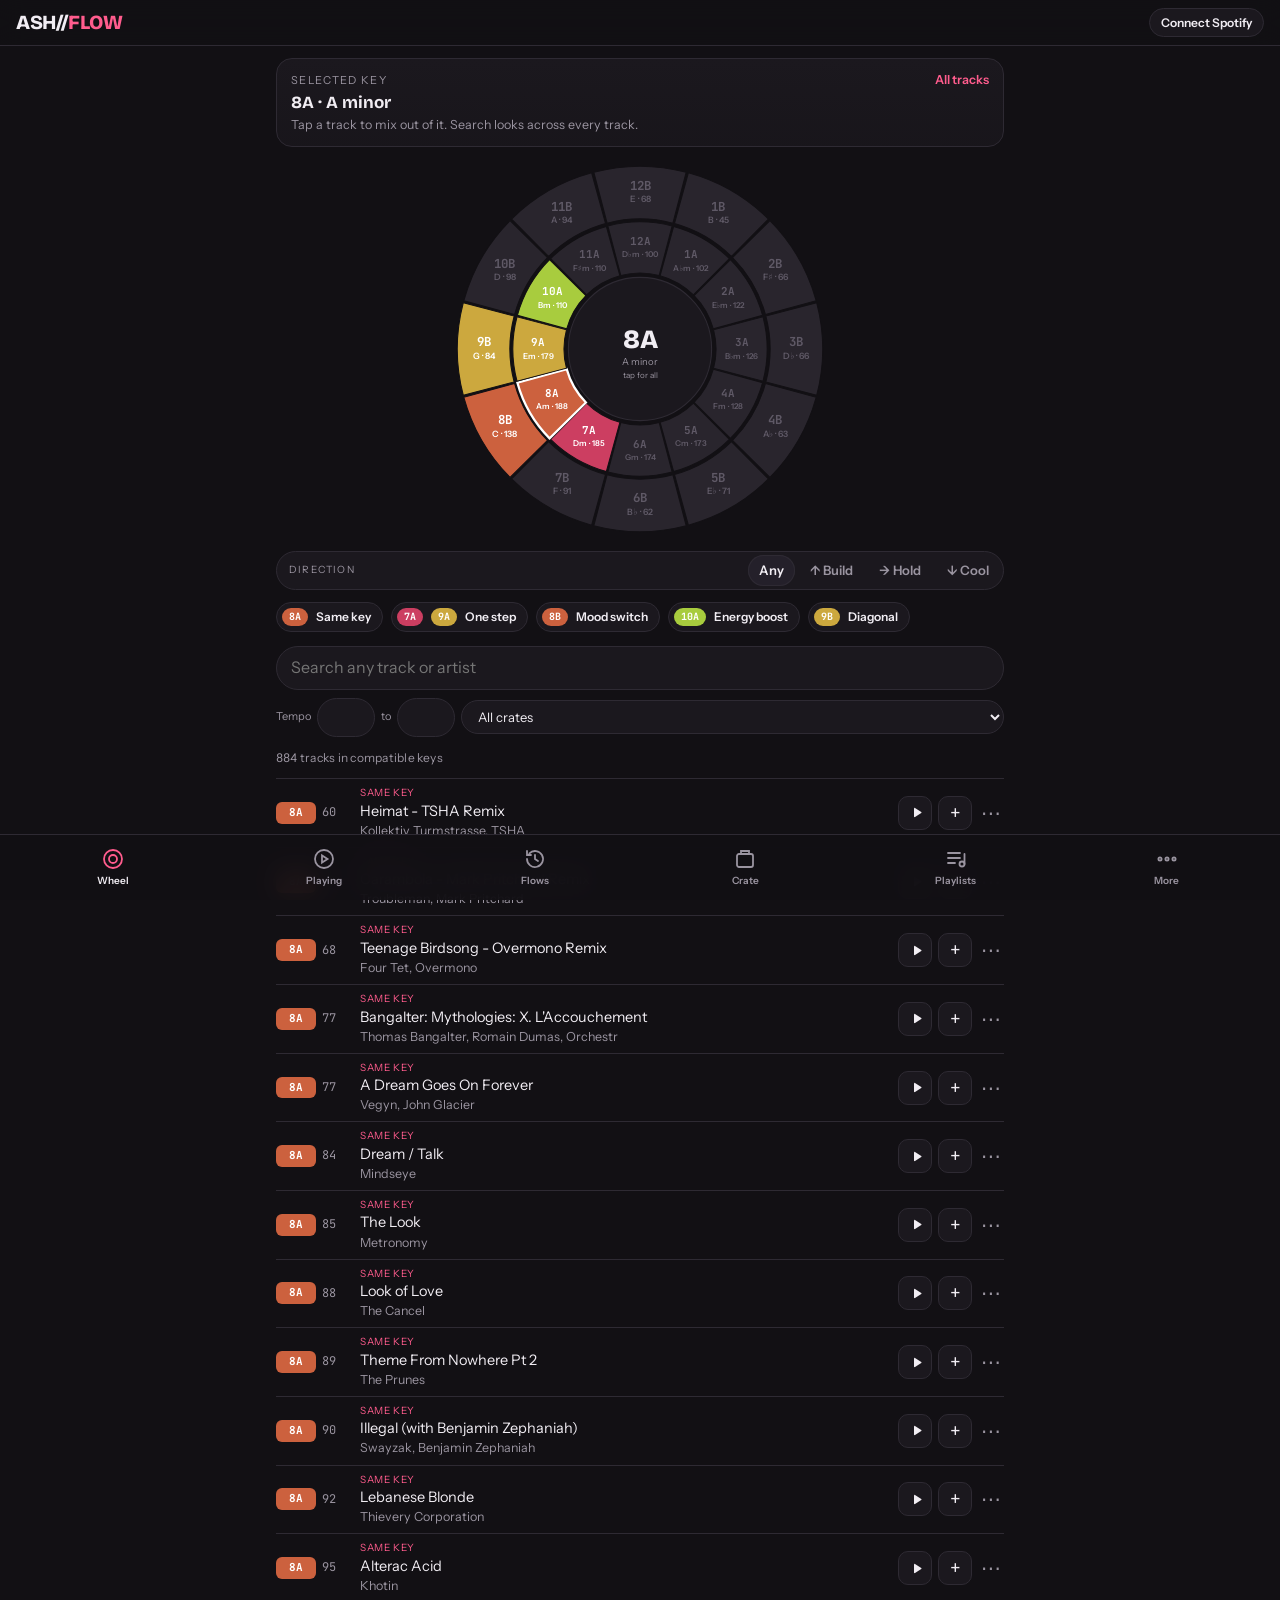
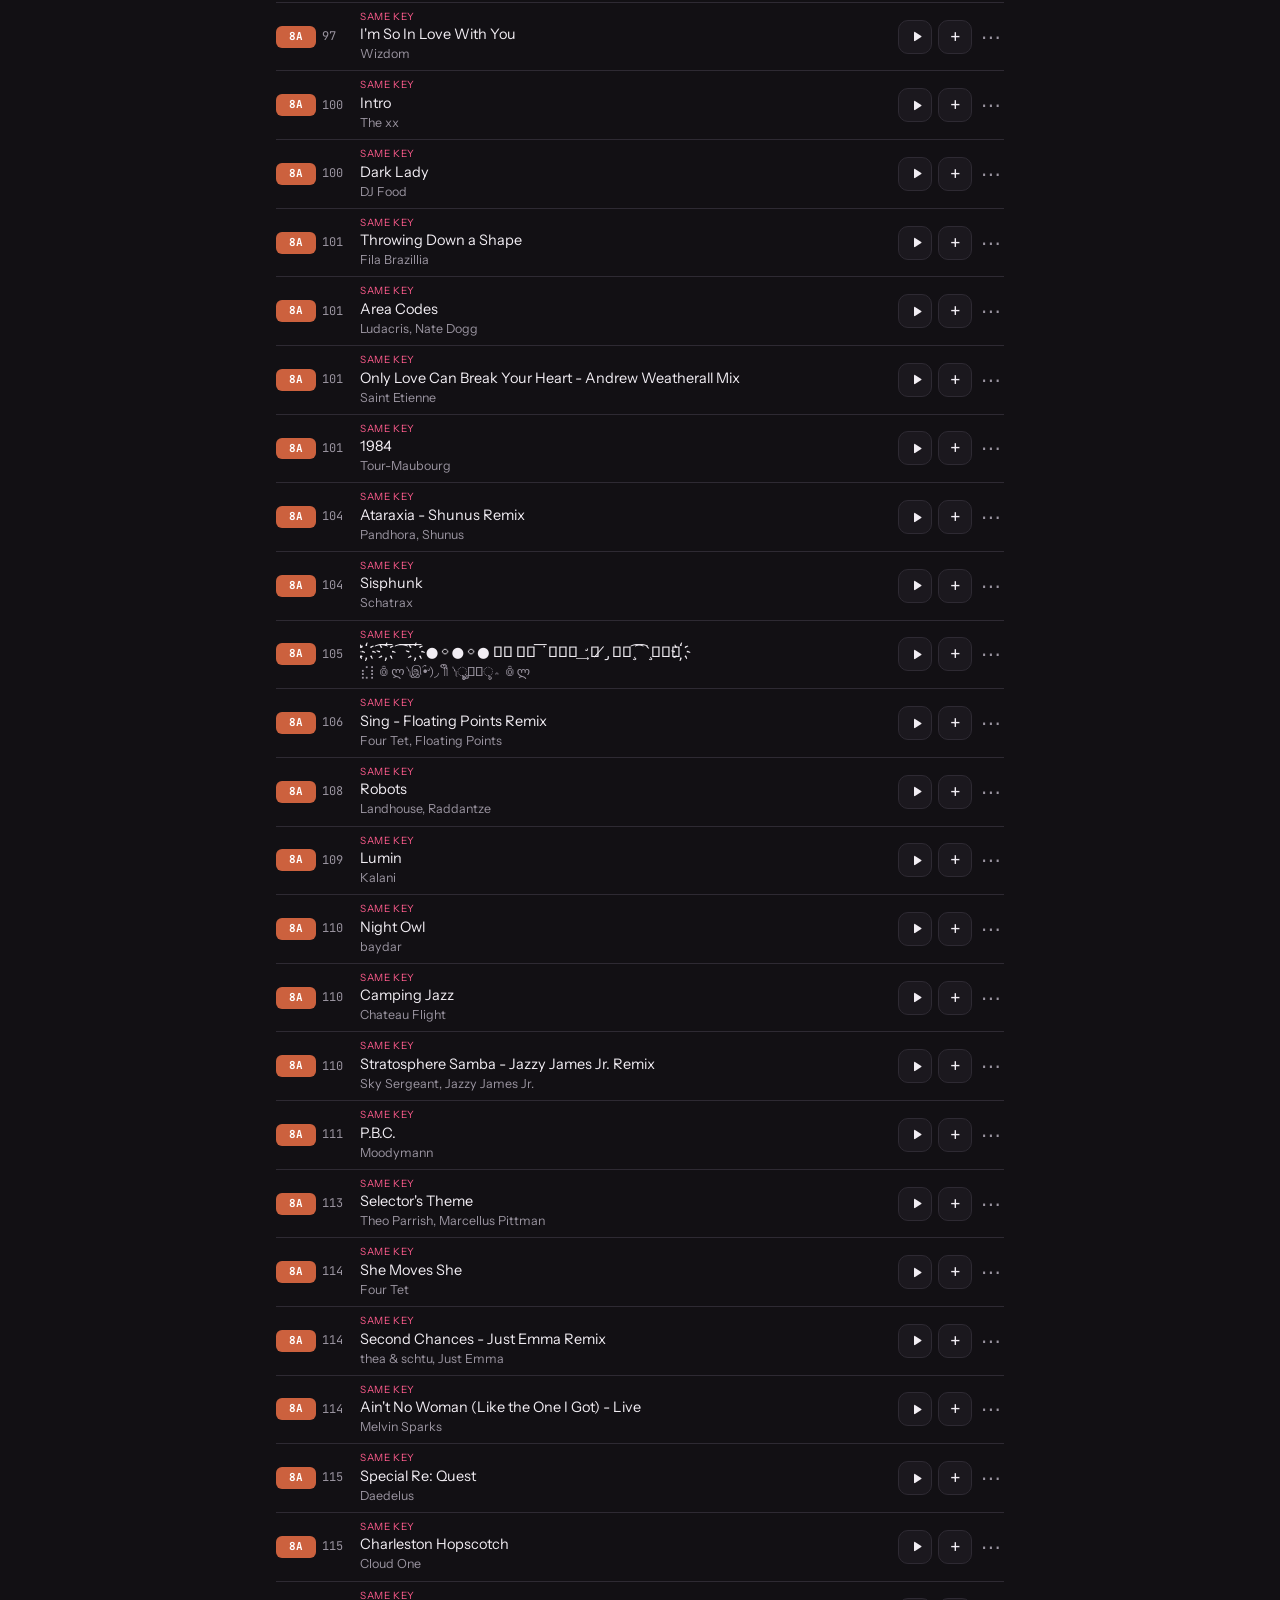
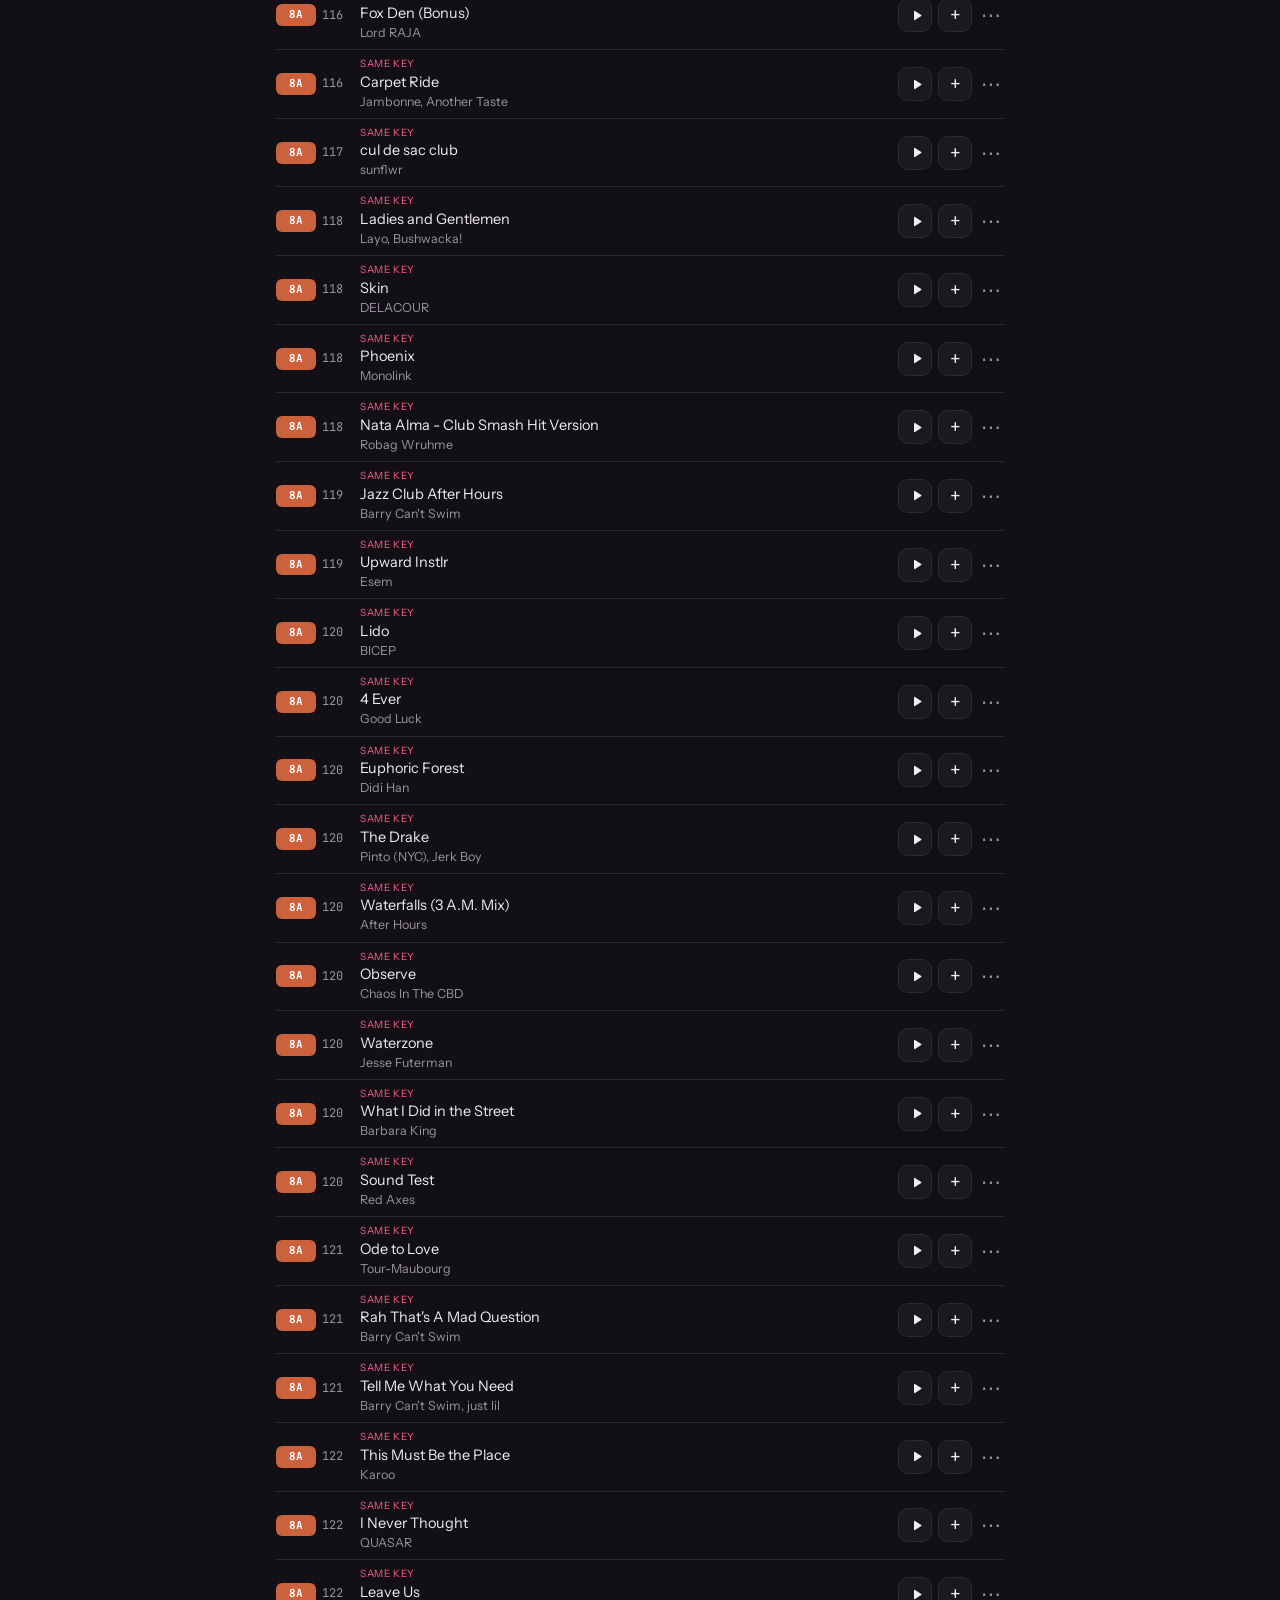
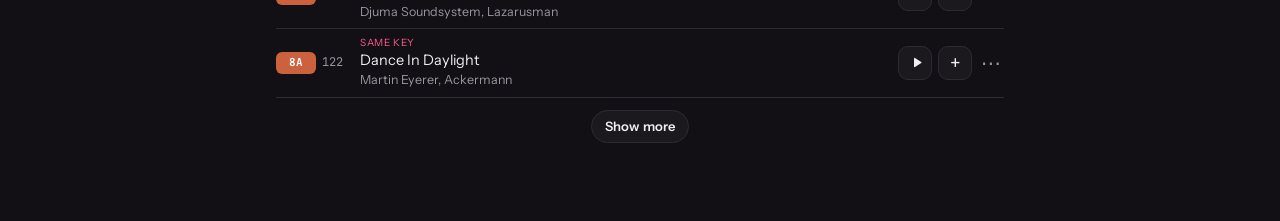
==== index.html @ 1cfa1a65 "Transition memory (played-after pairs from flows and saved crates) and per-track notes Co-Authored-B" ====
<!doctype html>
<html lang="en">
<head>
<meta charset="utf-8">
<meta name="viewport" content="width=device-width, initial-scale=1, viewport-fit=cover">
<title>ASH//FLOW</title>
<meta name="description" content="ASH//FLOW: browse your crates by key, follow the flow, and turn listening sessions into Spotify playlists.">
<meta name="theme-color" content="#121014">
<meta name="apple-mobile-web-app-capable" content="yes">
<meta name="mobile-web-app-capable" content="yes">
<meta name="apple-mobile-web-app-status-bar-style" content="black-translucent">
<meta name="apple-mobile-web-app-title" content="ASH//FLOW">
<link rel="manifest" href="manifest.webmanifest">
<link rel="apple-touch-icon" href="icons/apple-touch-icon.png">
<link rel="icon" type="image/png" href="icons/icon-192.png">
<link rel="preconnect" href="https://fonts.googleapis.com">
<link rel="stylesheet" href="https://fonts.googleapis.com/css2?family=Bricolage+Grotesque:opsz,wght@12..96,700;12..96,800&family=Instrument+Sans:wght@400;500;600&family=JetBrains+Mono:wght@500;700&display=swap">
<link rel="stylesheet" href="app.css">
</head>
<body>
<header class="top">
  <div class="brand">ASH//<span class="fl">FLOW</span></div>
  <button class="pill" id="spotifyBtn" type="button">Connect Spotify</button>
</header>

<main>
  <!-- WHEEL -->
  <section class="view" id="view-wheel">
    <div class="anchor" id="anchor"></div>
    <svg class="wheel" id="wheel" viewBox="0 0 520 520" role="group" aria-label="Camelot key wheel"></svg>
    <div class="dir" id="dir" role="group" aria-label="Set direction"></div>
    <div class="moves" id="moves"></div>
    <div class="filters">
      <input id="q" type="search" placeholder="Search any track or artist" aria-label="Search any track or artist" autocomplete="off">
      <div class="frow">
        <label>Tempo <input id="tmin" type="number" inputmode="numeric" aria-label="Lowest tempo"> to <input id="tmax" type="number" inputmode="numeric" aria-label="Highest tempo"></label>
        <select id="crate" aria-label="Crate"><option value="">All crates</option></select>
      </div>
    </div>
    <div class="count" id="count"></div>
    <div class="list" id="list"></div>
    <button class="btn ghost more" id="more" type="button" hidden>Show more</button>
  </section>

  <!-- PLAYING -->
  <section class="view" id="view-playing" hidden>
    <div id="pvEmpty" class="note">Nothing playing in Spotify right now. Tap ▶ on any track, or start something in Spotify.</div>
    <div id="pv" hidden>
      <div class="pv-art" id="pvArt"></div>
      <div class="pv-meta">
        <div class="pv-t" id="pvTitle"></div>
        <div class="pv-a" id="pvArtist"></div>
        <div class="pv-k" id="pvKey"></div>
        <div id="pvWhere"></div>
      </div>
      <div class="pv-prog">
        <input type="range" id="pvSeek" min="0" max="1000" value="0" step="1" aria-label="Track position">
        <div class="pv-times"><span id="pvPos">0:00</span><span id="pvDev"></span><span id="pvLeft">-0:00</span></div>
      </div>
      <div class="pv-ctrl">
        <button type="button" id="pvPrev" aria-label="Previous track"></button>
        <button type="button" id="pvPP" class="big" aria-label="Play or pause"></button>
        <button type="button" id="pvNext" aria-label="Next track"></button>
      </div>
      <div class="pv-vol" id="pvVolRow">
        <span class="vi" id="pvVolIco"></span>
        <input type="range" id="pvVol" min="0" max="100" step="1" value="50" aria-label="Volume">
        <span class="vp" id="pvVolPct">–</span>
      </div>
      <button class="devbtn" id="pvDevice" type="button"><span class="dico" id="pvDevIco"></span><span><small>Playing on</small><b id="pvDevName">—</b></span><span class="chev" id="pvChev"></span></button>
      <button class="btn" id="pvMix" type="button">Mix out of this</button>
      <div class="qhead"><h2>Suggested next</h2></div>
      <p class="note" id="sugNote">Best matches from what's playing, by key and tempo. Swipe right to queue.</p>
      <div class="list" id="pvSuggest"></div>
      <div class="qhead"><h2>Up next</h2><button class="btn ghost danger" id="qClear" type="button" hidden>Clear queue</button></div>
      <p class="note">Swipe right on any track to queue it. Drag <b>≡</b> to reorder, tap <b>✕</b> to remove. Each label shows how the track mixes from the one before it.</p>
      <div class="list" id="pvQueue"></div>
    </div>
  </section>

  <!-- HISTORY -->
  <section class="view" id="view-history" hidden>
    <h2>Flows</h2>
    <p class="note">Everything you play, grouped into flows. An hour's break starts a new one.</p>
    <div id="histWrap"></div>
  </section>

  <!-- BROWSE (artist / album) -->
  <section class="view" id="view-browse" hidden>
    <button class="btn ghost back" id="browseBack" type="button">‹ Back</button>
    <div id="browseWrap"></div>
  </section>

  <!-- MATCH REVIEW -->
  <section class="view" id="view-match" hidden>
    <button class="btn ghost back" id="matchBack" type="button">‹ Back</button>
    <h2>Check the matches</h2>
    <p class="note" id="matchInfo"></p>
    <div id="matchList" class="mlist"></div>
    <div class="save">
      <button class="btn" id="matchSave" type="button">Save ticked tracks</button>
      <p class="status" id="matchStatus" role="status"></p>
    </div>
  </section>

  <!-- CRATE -->
  <section class="view" id="view-crate" hidden>
    <h2>Crate in progress</h2>
    <p class="note">Tap <b>+</b> on tracks to add them. Drag <b>≡</b> to reorder, then save to Spotify.</p>
    <div class="crate-actions">
      <button class="btn ghost" id="fromPath" type="button">Add my thread</button>
      <button class="btn ghost" id="fromList" type="button">Add current list</button>
      <button class="btn ghost danger" id="clearCrate" type="button">Clear</button>
    </div>
    <div class="count" id="crateCount"></div>
    <div class="list" id="crateList"></div>
    <div class="save">
      <div class="seg2" role="radiogroup" aria-label="Where to save">
        <label><input type="radio" name="dest" value="new" checked> New playlist</label>
        <label><input type="radio" name="dest" value="existing"> Add to existing</label>
      </div>
      <div id="destNew">
        <label for="crateName">Playlist name</label>
        <input id="crateName" type="text" placeholder="ASH//FLOW · Techno · 128–132">
      </div>
      <div id="destExisting" hidden>
        <label for="existingPl">Your playlist</label>
        <select id="existingPl"><option value="">Loading your playlists…</option></select>
        <p class="note">Tracks already in that playlist are skipped, so nothing is doubled up.</p>
      </div>
      <label class="check"><input id="crateOrder" type="checkbox"> Sort by tempo before saving</label>
      <button class="btn" id="saveCrate" type="button">Save to Spotify</button>
      <p class="status" id="saveStatus" role="status"></p>
    </div>
  </section>

  <!-- PLAYLISTS -->
  <section class="view" id="view-playlists" hidden>
    <h2>Your Spotify playlists</h2>
    <div id="plWrap"></div>
  </section>

  <!-- INFO -->
  <section class="view guide" id="view-info" hidden>
    <button class="btn ghost back" id="infoBack" type="button">‹ More</button>
    <h2>How ASH//FLOW works</h2>
    <p class="note">ASH//FLOW helps you find tracks that mix well together, play them through Spotify, and turn a night of listening into a playlist.</p>

    <details open><summary>The Camelot wheel explained</summary>
      <p class="gp">The wheel is a map of musical keys arranged so that keys which sound good together sit next to each other. DJ Mark Davis created it as a simpler way to use the musicians' "circle of fifths", and Mixed In Key popularised it. Spotify's Mix view, Rekordbox and most DJ software use the same codes.</p>
      <h3>The numbers: 1 to 12 around the clock</h3>
      <p class="gp">There are 12 notes in music, so there are 12 positions. Each step clockwise moves the key up by a "fifth", the most natural-sounding move in music. Neighbouring numbers share 6 of their 7 notes, which is why they blend smoothly. Numbers wrap around: 12 sits next to 1.</p>
      <h3>The letters: A and B</h3>
      <ul>
        <li><b>A = minor</b>: darker, moodier, more tension. The inner ring.</li>
        <li><b>B = major</b>: brighter, happier, more open. The outer ring.</li>
        <li>The same number in A and B (like 8A, A minor, and 8B, C major) uses exactly the same 7 notes, just centred differently. That's why the mood switch works.</li>
      </ul>
      <h3>The colours</h3>
      <p class="gp">The colour only tells you the <b>number</b>. Each number has its own colour, arranged in rainbow order around the wheel, so neighbouring numbers have neighbouring colours. 8A and 8B share a colour. Colours that sit close together on the wheel usually mix well; colours from opposite sides usually clash.</p>
      <div class="swatches" id="swatches"></div>
      <p class="gp">These are ASH//FLOW's colours. Spotify's Mix view and other apps use their own colour sets, so the same key can be a different colour there. The code (like 7B) is what matters, not the colour.</p>
      <h3>What the wheel shows you</h3>
      <ul>
        <li><b>White outline</b>: the key you've selected, or the key of the track you're mixing out of.</li>
        <li><b>Bright colours</b>: keys that mix well with it, using the moves you have switched on.</li>
        <li><b>Dark grey</b>: keys that don't fit. Mixing into these will usually clash.</li>
        <li>The small number under each key (like <b>Am · 188</b>) is the key's name and how many of your tracks are in it.</li>
        <li>Tap the centre to show every track again.</li>
      </ul>
      <h3>The moves, safest first</h3>
      <div class="movetab">
        <div><b>Same key</b><span>8A → 8A</span><small>All 7 notes shared. Always works.</small></div>
        <div><b>One step</b><span>8A → 7A or 9A</span><small>6 of 7 notes shared. Smooth; +1 lifts slightly, −1 settles.</small></div>
        <div><b>Mood switch</b><span>8A → 8B</span><small>All 7 notes shared, new centre. Minor to major brightens; major to minor darkens.</small></div>
        <div><b>Diagonal</b><span>8A → 9B, 8B → 7A</span><small>6 of 7 notes shared, plus a mood change. Colourful but still works.</small></div>
        <div><b>Energy boost</b><span>8A → 10A</span><small>5 of 7 notes shared. Raises the key a whole step for a noticeable lift. Use sparingly, ideally on a clean break.</small></div>
      </div>
      <h3>Labels you'll see in lists</h3>
      <ul>
        <li>Pink capitals above a track (like <b>ONE STEP</b>) tell you which move gets you there from the track you're mixing out of.</li>
        <li><b>Key clash</b> in amber, in your queue, means that transition breaks the rules. It might still work over a drum break, but listen first.</li>
        <li><b>?</b> means the track has no key in your library yet.</li>
        <li><b class="gmem">★ Played after this</b> in green means you've gone from the track you're mixing out of into that one before, in a flow or a crate you saved. Those float to the top.</li>
        <li><b>✎</b> next to a title means you've left yourself a note on it. Add one from the <b>⋯</b> menu.</li>
      </ul>
      <h3>Direction</h3>
      <p>The <b>Direction</b> switch under the wheel tells the app where you want the night to go. <b>Build</b> favours a few tempo up, energy boosts and minor to major. <b>Hold</b> keeps tempo and key close. <b>Cool</b> favours tempo down and major to minor, and avoids boosts. <b>Any</b> just ranks by closest key and tempo. It changes the order of the wheel list, the tempo range, and the suggestions on the Playing tab. Each flow on the Flows tab has a tempo chart so you can see the shape of the night afterwards.</p>
      <p class="gp">The wheel narrows the options. Tempo, energy, vocals and phrasing still decide whether a blend works, so trust your ears over the colours.</p>
    </details>

    <details><summary>Getting started</summary>
      <ul>
        <li>Open the app from its home-screen icon. To install it again: open <b>ashleyfouche.github.io/key-wheel</b> in Safari, tap <b>Share → Add to Home Screen</b>.</li>
        <li>Tap <b>Connect Spotify</b> (top right) and approve. Playback needs Spotify Premium.</li>
        <li>If a bar says <b>Reconnect Spotify</b>, tap it once. That happens when a new feature needs an extra permission.</li>
      </ul>
    </details>

    <details><summary>The wheel and keys</summary>
      <ul>
        <li>Every key has a number from 1 to 12 and a letter. <b>A</b> is minor (darker), <b>B</b> is major (brighter). The outer ring is B, the inner ring is A.</li>
        <li>Tap a key to see the keys that mix well with it and your tracks in them. Tap the centre to go back to all tracks.</li>
        <li><b>Same key</b>: the safest blend. <b>One step</b>: one number up or down, same letter. <b>Mood switch</b>: same number, other letter (lifts or darkens). <b>Energy boost</b>: two numbers up, use sparingly. <b>Diagonal</b>: minor one up to major, or major one down to minor.</li>
        <li>Tap a move button to show only that move. Tap it again to show every move.</li>
        <li>Search always looks through every track, whatever key is selected.</li>
      </ul>
    </details>

    <details><summary>Your thread</summary>
      <ul>
        <li>Tap a track's name to mix out of it. The wheel jumps to its key, the tempo filter sets to 6 either side, and the list shows what fits.</li>
        <li>Keep tapping tracks to build your <b>thread</b>, the chain of tracks you've moved through.</li>
        <li><b>‹ Back one</b> steps back a track. Tap any track in the thread to jump back to it. <b>Clear thread</b> starts again.</li>
        <li><b>Save thread as crate</b> puts the whole thread into your crate in order.</li>
      </ul>
    </details>

    <details><summary>Playing through Spotify</summary>
      <ul>
        <li><b>▶</b> plays a track straight away. <b>+</b> adds it to your crate. <b>⋯</b> opens more options: queue, mix out of it, go to the artist or album, or open it in Spotify.</li>
        <li><b>Swipe right</b> on any track to add it to your queue.</li>
        <li>Your queue lives in ASH//FLOW, so you can reorder it and remove tracks, which Spotify doesn't let other apps do. The app hands Spotify one track at a time, so keep ASH//FLOW open while you play. The next track (marked "Sent to Spotify") can't be removed.</li>
        <li>Music plays on whichever device Spotify is using: your phone, a speaker, AirPods or your laptop. Spotify needs to be open, or recently used, somewhere.</li>
        <li>The bar at the bottom shows what's playing, with its key. <b>Mix out of this</b> makes it your starting track.</li>
        <li><b>Follow</b>: every new track Spotify plays becomes the track you mix out of and joins your thread automatically.</li>
        <li>The <b>Playing</b> tab shows large artwork, a progress bar you can drag, skip buttons, and <b>Up next</b>, your queue, labelled with how each track mixes from the one before. A clash shows as <b>Key clash</b>.</li>
        <li>Tap an artist or album from the <b>⋯</b> menu to see their tracks and releases, with keys from your library where you have them.</li>
      </ul>
    </details>

    <details><summary>Flows</summary>
      <ul>
        <li>Every track that plays for 30 seconds or more is saved, whether you started it here or in Spotify. Quick skips are left out.</li>
        <li>Plays are grouped into <b>flows</b>. A break of more than an hour starts a new one.</li>
        <li>Opening the app also collects your last 50 plays from Spotify, so tracks played while the app was closed still appear.</li>
        <li><b>Use as crate</b> starts a fresh crate from a flow. <b>Add to crate</b> adds a flow after what's already there, skipping repeats, so you can combine nights.</li>
      </ul>
    </details>

    <details><summary>Crates and saving to Spotify</summary>
      <ul>
        <li>Add tracks with <b>+</b>, your thread, a flow, or the current list.</li>
        <li>Drag the <b>≡</b> handle to change the order. Tick <b>Sort by tempo</b> to order by tempo when saving.</li>
        <li><b>New playlist</b> creates a private Spotify playlist. <b>Add to existing</b> adds to one of your playlists and skips tracks already in it.</li>
        <li>Spotify doesn't let apps move playlists into folders, so drag them into a folder in Spotify yourself.</li>
      </ul>
    </details>

    <details><summary>Your playlists</summary>
      <ul>
        <li>The <b>Playlists</b> tab shows playlists you own, with keys from your library. Spotify only shares the tracks of playlists you own, so copy anything else into one of yours first.</li>
        <li>Tracks marked <b>?</b> don't have a key in your library yet.</li>
      </ul>
    </details>

    <details><summary>Adding keys for new tracks</summary>
      <ol>
        <li>Put the new tracks in one of your own Spotify playlists, open it on your phone and tap <b>Mix</b> so keys and tempos show.</li>
        <li>Screenshot the list as you scroll and send the screenshots to Claude.</li>
        <li>Claude replies with lines like <code>7B | 130 | Positive | Jamback | 2:49</code>. Copy them.</li>
        <li>Open that playlist in the <b>Playlists</b> tab, tap <b>Add keys</b>, paste and tap <b>Match</b>. ASH//FLOW pairs each line with the exact track in the playlist. Anything it can't find there, it searches Spotify for, using the length to pick the right version.</li>
        <li>Check the list: <b>✓</b> is a confident match, <b>⚠</b> needs a look (unticked until you tick it), <b>✕</b> wasn't found. Tap <b>Save ticked tracks</b>.</li>
        <li>For tracks that aren't in a playlist, paste into <b>More → Add tracks</b> instead.</li>
      </ol>
    </details>

    <details><summary>Good to know</summary>
      <ul>
        <li>Your crate, flows and added tracks are stored on this phone. Use <b>More → Back up my data</b> now and then, especially before changing phones.</li>
        <li>Spotify asks you to log in again about every six months.</li>
        <li>The wheel and your library work offline. Playing and saving need a connection.</li>
        <li>Keys come from Spotify's Mix view, so a few may be off by a step. The rules narrow the options; your ears decide the blend.</li>
      </ul>
    </details>
  </section>

  <!-- SETTINGS -->
  <section class="view" id="view-more" hidden>
    <button class="infolink" id="openInfo" type="button"><span><b>How ASH//FLOW works</b><small>Every feature explained</small></span><span aria-hidden="true">›</span></button>
    <h2>Library</h2>
    <p class="note" id="libInfo"></p>
    <div class="crate-actions">
      <button class="btn ghost" id="backup" type="button">Back up my data</button>
      <label class="btn ghost filebtn">Restore backup<input id="restore" type="file" accept="application/json,.json" hidden></label>
    </div>
    <h2>Add tracks</h2>
    <p class="note">Best route: open the playlist in the <b>Playlists</b> tab and use <b>Add keys</b> there. Use this box for tracks that aren't in one of your playlists; ASH//FLOW searches Spotify to find them. One track per line: <code>key | tempo | title | artist | length</code>.</p>
    <textarea id="paste" rows="6" placeholder="7B | 130 | Positive | Jamback | 2:49"></textarea>
    <button class="btn" id="addPaste" type="button">Find tracks</button>
    <p class="status" id="pasteStatus" role="status"></p>
    <h2>Spotify</h2>
    <p class="note" id="spInfo"></p>
    <button class="btn ghost" id="logout" type="button">Disconnect Spotify</button>
    <h2>About the keys</h2>
    <p class="note">Keys and tempos come from Spotify's Mix view. A is minor, B is major. Same key, one step, mood switch (same number, other letter), energy boost (+2) and diagonal moves all mix cleanly. The rules narrow the field; your ears decide the blend.</p>
  </section>
</main>

<div class="np" id="np" hidden>
  <div class="np-heads" id="npHeads" hidden></div>
  <div class="np-main">
    <span class="np-art" id="npArt"></span>
    <div class="np-text"><div class="np-t" id="npTitle"></div><div class="np-a" id="npSub"></div></div>
    <button class="np-vol" id="npVolBtn" type="button" aria-label="Volume"></button>
    <button class="np-pp" id="npPP" type="button" aria-label="Play or pause"></button>
  </div>
  <div class="np-volrow" id="npVolRow" hidden>
    <button class="vstep" id="npVolDown" type="button" aria-label="Volume down">−</button>
    <input type="range" id="npVol" min="0" max="100" step="1" value="50" aria-label="Volume">
    <button class="vstep" id="npVolUp" type="button" aria-label="Volume up">+</button>
    <span class="vp" id="npVolPct">–</span>
  </div>
  <div class="np-acts">
    <button class="chip" id="npMix" type="button">Mix out of this</button>
    <button class="chip" id="npQueue" type="button">Queue · 0</button>
    <button class="chip" id="npFollow" type="button" aria-pressed="false">Follow</button>
  </div>
</div>
<nav class="tabs" aria-label="Sections">
  <button data-view="wheel" class="on" type="button"><svg viewBox="0 0 24 24" aria-hidden="true"><circle cx="12" cy="12" r="9"/><circle cx="12" cy="12" r="4"/></svg>Wheel</button>
  <button data-view="playing" type="button"><svg viewBox="0 0 24 24" aria-hidden="true"><circle cx="12" cy="12" r="9"/><path d="M10 8.5v7l5.5-3.5z"/></svg>Playing</button>
  <button data-view="history" type="button"><svg viewBox="0 0 24 24" aria-hidden="true"><path d="M4 12a8 8 0 1 0 2.4-5.7"/><path d="M4 4v4h4"/><path d="M12 8v4l3 2"/></svg>Flows</button>
  <button data-view="crate" type="button"><svg viewBox="0 0 24 24" aria-hidden="true"><rect x="4" y="7" width="16" height="13" rx="2"/><path d="M8 7V4h8v3"/></svg>Crate <span class="badge" id="crateBadge" hidden></span></button>
  <button data-view="playlists" type="button"><svg viewBox="0 0 24 24" aria-hidden="true"><path d="M4 6h12M4 11h12M4 16h7"/><circle cx="18" cy="17" r="2.5"/><path d="M20.5 17V7"/></svg>Playlists</button>
  <button data-view="more" type="button"><svg viewBox="0 0 24 24" aria-hidden="true"><circle cx="5" cy="12" r="1.6"/><circle cx="12" cy="12" r="1.6"/><circle cx="19" cy="12" r="1.6"/></svg>More</button>
</nav>
<div class="toast" id="toast" role="status" hidden></div>
<div class="sheet-bg" id="sheetBg" hidden></div>
<div class="sheet" id="sheet" role="dialog" aria-modal="true" aria-label="Track options" hidden></div>

<script src="icons.js"></script>
<script src="config.js"></script>
<script src="spotify.js"></script>
<script src="app.js"></script>
</body>
</html>
---- app.css ----
/* One-hand phone tool: sticky header, wheel on top, list below, bottom tab bar. Dark by design (booth light). */
:root{
  --bg:#121014; --surface:#1b181e; --raise:#24202a; --ink:#f1edf3; --muted:#9a94a0; --line:#2e2a33;
  --accent:#ff5c8d; --good:#5fd39a; --warn:#f2b45a;
  --dim-seg:#29252d; --dim-text:#5f5966;
  --display:"Bricolage Grotesque","Arial Narrow",system-ui,sans-serif;
  --body:"Instrument Sans",system-ui,-apple-system,"Segoe UI",sans-serif;
  --mono:"JetBrains Mono",ui-monospace,Menlo,monospace;
  --tabs-h:62px;
  color-scheme:dark;
}
*{box-sizing:border-box;-webkit-tap-highlight-color:transparent}
html,body{margin:0;background:var(--bg);color:var(--ink);font-family:var(--body);font-size:15px;line-height:1.45}
body{padding-bottom:calc(var(--tabs-h) + env(safe-area-inset-bottom,0px) + 16px)}
button,input,select,textarea{font:inherit;color:inherit}
[hidden]{display:none!important}

.top{position:sticky;top:0;z-index:20;display:flex;align-items:center;justify-content:space-between;gap:12px;
  padding:calc(env(safe-area-inset-top,0px) + 10px) max(16px,env(safe-area-inset-right,0px)) 10px max(16px,env(safe-area-inset-left,0px));
  background:color-mix(in srgb,var(--bg) 88%,transparent);backdrop-filter:blur(12px);-webkit-backdrop-filter:blur(12px);border-bottom:1px solid var(--line)}
.brand{font-family:var(--display);font-weight:800;font-size:22px;letter-spacing:-.02em}
.brand span{color:var(--accent);font-size:13px;letter-spacing:.06em;margin-left:4px}
.pill{border:1px solid var(--line);background:var(--surface);border-radius:999px;padding:6px 12px;font-size:13px;font-weight:600;cursor:pointer}
.pill.on{border-color:var(--good);color:var(--good)}

main{max-width:760px;margin:0 auto;padding:14px max(16px,env(safe-area-inset-right,0px)) 0 max(16px,env(safe-area-inset-left,0px))}
.view{display:grid;grid-template-columns:minmax(0,1fr);gap:14px}
.view>*{min-width:0}
h2{font-family:var(--display);font-weight:700;font-size:20px;margin:8px 0 0;letter-spacing:-.01em}
.note{color:var(--muted);font-size:13px;margin:0;max-width:65ch}
.note code{font-family:var(--mono);font-size:12px;color:var(--ink)}

svg.wheel{width:100%;max-width:380px;height:auto;margin:0 auto;display:block;user-select:none;-webkit-user-select:none;touch-action:manipulation}
.seg{cursor:pointer;transition:fill .15s}
.seg:focus{outline:none}
.lbl{pointer-events:none;font-family:var(--mono);font-weight:700}
.kname{pointer-events:none;font-family:var(--body);font-weight:600}
.hub{fill:var(--surface);stroke:var(--line);stroke-width:1.5;cursor:pointer}
.center-key{font-family:var(--display);font-weight:800;fill:var(--ink);pointer-events:none}
.center-sub{font-family:var(--body);fill:var(--muted);pointer-events:none}

.moves{display:flex;gap:8px;overflow-x:auto;padding-bottom:2px;scrollbar-width:none}
.moves::-webkit-scrollbar{display:none}
.move{flex:none;display:flex;align-items:center;gap:8px;border:1px solid var(--line);background:var(--surface);border-radius:999px;padding:6px 12px 6px 6px;font-size:13px;font-weight:600;cursor:pointer;white-space:nowrap}
.move[aria-pressed="false"]{opacity:.4}
.k{font-family:var(--mono);font-weight:700;font-size:11px;color:#fff;border-radius:999px;padding:2px 7px}

.anchor{display:grid;gap:4px;padding:12px 14px;border-radius:14px;background:var(--surface);border:1px solid var(--line)}
.eyebrow{font-size:11px;letter-spacing:.12em;text-transform:uppercase;color:var(--muted)}
.anchor .t{font-family:var(--display);font-weight:700;font-size:19px;line-height:1.15}
.anchor .m{color:var(--muted);font-size:13px}
.acts{display:flex;flex-wrap:wrap;gap:8px;margin-top:4px}
.trail{display:grid;gap:6px;margin-top:8px;padding-top:10px;border-top:1px solid var(--line)}
.trail ol{list-style:none;margin:0;padding:0;display:flex;flex-wrap:wrap;gap:6px}
.trail li{display:flex;align-items:center;gap:6px;min-width:0}
.trail li+li::before{content:"→";color:var(--muted)}
.step{font-size:12px;display:flex;align-items:center;gap:6px;max-width:200px;background:transparent;border:1px solid var(--line);border-radius:999px;padding:3px 10px 3px 3px;cursor:pointer;white-space:nowrap;overflow:hidden;text-overflow:ellipsis}
.step.on{border-color:var(--accent)}

.filters{display:grid;gap:8px}
.frow{display:flex;flex-wrap:wrap;gap:8px;align-items:center}
.frow label{font-size:12px;color:var(--muted);display:flex;align-items:center;gap:6px}
input,select,textarea{background:var(--surface);border:1px solid var(--line);border-radius:10px;padding:9px 10px;font-size:16px;min-width:0}
input[type=number]{width:70px;font-family:var(--mono)}
select{flex:1 1 160px;max-width:100%}
textarea{width:100%;font-family:var(--mono);font-size:13px}
.count{font-size:13px;color:var(--muted);font-variant-numeric:tabular-nums}

.list{display:grid;border-top:1px solid var(--line)}
.row{display:grid;grid-template-columns:40px 32px minmax(0,1fr) 34px 34px 26px;gap:6px;align-items:center;padding:8px 0;border-bottom:1px solid var(--line)}
.row .key{font-family:var(--mono);font-weight:700;font-size:12px;text-align:center;padding:4px 0;border-radius:7px;color:#fff}
.row .key.none{background:var(--raise);color:var(--muted)}
.row .bpm{font-family:var(--mono);font-size:13px;font-variant-numeric:tabular-nums}
.row .tt{min-width:0;cursor:pointer}
.row .tt div{white-space:nowrap;overflow:hidden;text-overflow:ellipsis}
.row .tt .a{color:var(--muted);font-size:13px}
.row .tt .rel{font-size:10px;letter-spacing:.06em;text-transform:uppercase;color:var(--accent)}
.add,.play{width:34px;height:34px;border-radius:12px;border:1px solid var(--line);background:var(--surface);font-size:20px;line-height:1;cursor:pointer}
.add.in{background:var(--accent);border-color:var(--accent);color:#fff}

.btn{font-size:14px;font-weight:600;background:var(--ink);color:var(--bg);border:0;border-radius:10px;padding:10px 14px;cursor:pointer}
.btn.ghost{background:transparent;color:var(--ink);border:1px solid var(--line)}
.btn.danger{color:#ff8a8a}
.btn:disabled{opacity:.45}
.filebtn{display:inline-flex;align-items:center}
.more{justify-self:center}
.crate-actions{display:flex;flex-wrap:wrap;gap:8px}
.save{display:grid;gap:8px;padding:14px;border-radius:14px;background:var(--surface);border:1px solid var(--line)}
.save label{font-size:12px;color:var(--muted)}
.check{display:flex;align-items:center;gap:8px}
.check input{width:18px;height:18px}
.status{font-size:13px;margin:0;color:var(--muted)}
.status.ok{color:var(--good)} .status.err{color:#ff8a8a}

.pl{display:grid;grid-template-columns:48px minmax(0,1fr) auto;gap:12px;align-items:center;padding:10px 0;border-bottom:1px solid var(--line);cursor:pointer}
.pl img,.pl .ph{width:48px;height:48px;border-radius:8px;object-fit:cover;background:var(--raise)}
.pl .n{white-space:nowrap;overflow:hidden;text-overflow:ellipsis;font-weight:600}
.pl .c{color:var(--muted);font-size:12px}
.back{justify-self:start}

.tabs{position:fixed;left:0;right:0;bottom:0;z-index:30;display:grid;grid-template-columns:repeat(6,1fr);
  padding:6px max(8px,env(safe-area-inset-right,0px)) calc(6px + env(safe-area-inset-bottom,0px)) max(8px,env(safe-area-inset-left,0px));
  background:color-mix(in srgb,var(--bg) 92%,transparent);backdrop-filter:blur(14px);-webkit-backdrop-filter:blur(14px);border-top:1px solid var(--line)}
.tabs button{background:none;border:0;display:grid;justify-items:center;gap:3px;font-size:11px;font-weight:600;color:var(--muted);padding:6px 0;cursor:pointer;position:relative}
.tabs button.on{color:var(--ink)}
.tabs svg{width:24px;height:24px;fill:none;stroke:currentColor;stroke-width:1.8;stroke-linecap:round}
.tabs button.on svg{stroke:var(--accent)}
.badge{position:absolute;top:2px;left:calc(50% + 8px);background:var(--accent);color:#fff;border-radius:999px;font-size:10px;padding:1px 6px;font-family:var(--mono)}

.toast{position:fixed;left:50%;transform:translateX(-50%);bottom:calc(var(--tabs-h) + env(safe-area-inset-bottom,0px) + 14px);z-index:40;
  background:var(--ink);color:var(--bg);padding:10px 16px;border-radius:999px;font-size:13px;font-weight:600;max-width:calc(100% - 32px);text-align:center}
:focus-visible{outline:2px solid var(--accent);outline-offset:2px}
@media (prefers-reduced-motion:reduce){*{transition:none!important}}

/* crate reordering + save destination */
.row.crow{grid-template-columns:22px 40px 32px minmax(0,1fr) 34px 34px 26px}
.drag{width:28px;height:40px;display:grid;place-items:center;color:var(--muted);font-size:20px;cursor:grab;touch-action:none;user-select:none;-webkit-user-select:none}
.row.dragging{background:var(--raise);border-radius:10px;box-shadow:0 8px 24px rgba(0,0,0,.45);position:relative;z-index:2}
.seg2{display:grid;grid-template-columns:1fr 1fr;gap:4px;background:var(--bg);border:1px solid var(--line);border-radius:10px;padding:3px}
.seg2 label{display:flex;align-items:center;justify-content:center;gap:6px;padding:8px;border-radius:8px;font-size:13px;font-weight:600;color:var(--muted);cursor:pointer}
.seg2 input{position:absolute;opacity:0;pointer-events:none}
.seg2 label:has(input:checked){background:var(--raise);color:var(--ink)}
#destNew,#destExisting{display:grid;gap:6px}
#destExisting[hidden],#destNew[hidden]{display:none}

/* playback */
.play{border-radius:12px;border:1px solid var(--line);background:var(--surface);font-size:14px;line-height:1;cursor:pointer;color:var(--ink)}
.play.queue{font-size:18px}
.row.now{background:color-mix(in srgb,var(--good) 12%,transparent);border-radius:10px}
.row.now .tt div:not(.a):not(.rel)::before{content:"▶ ";color:var(--good);font-size:11px}
body.has-np{padding-bottom:calc(var(--tabs-h) + env(safe-area-inset-bottom,0px) + 128px)}
.np{position:fixed;left:0;right:0;bottom:calc(var(--tabs-h) + env(safe-area-inset-bottom,0px));z-index:29;display:grid;gap:8px;
  padding:10px max(12px,env(safe-area-inset-right,0px)) 10px max(12px,env(safe-area-inset-left,0px));
  background:var(--raise);border-top:1px solid var(--line);box-shadow:0 -8px 24px rgba(0,0,0,.35)}
.np-main{display:grid;grid-template-columns:42px minmax(0,1fr) 44px;gap:10px;align-items:center;max-width:760px;width:100%;margin:0 auto}
.np-art{width:42px;height:42px;border-radius:8px;background:var(--surface) center/cover no-repeat}
.np-t{font-weight:600;white-space:nowrap;overflow:hidden;text-overflow:ellipsis}
.np-a{font-size:12px;color:var(--muted);white-space:nowrap;overflow:hidden;text-overflow:ellipsis;display:flex;gap:6px;align-items:center}
.np-pp{width:44px;height:44px;border-radius:999px;border:0;background:var(--ink);color:var(--bg);font-size:16px;cursor:pointer}
.np-acts{display:flex;gap:6px;overflow-x:auto;max-width:760px;width:100%;margin:0 auto;scrollbar-width:none}
.np-acts::-webkit-scrollbar{display:none}
.chip{flex:none;border:1px solid var(--line);background:var(--surface);border-radius:999px;padding:6px 10px;font-size:12px;font-weight:600;cursor:pointer;white-space:nowrap}
.chip[aria-pressed="true"]{border-color:var(--good);color:var(--good)}
.chip-seg{flex:none;display:flex;border:1px solid var(--line);border-radius:999px;overflow:hidden}
.chip-seg button{border:0;background:var(--surface);padding:6px 10px;font-size:12px;font-weight:600;color:var(--muted);cursor:pointer;white-space:nowrap}
.chip-seg button.on{background:var(--ink);color:var(--bg)}
.np .k{font-size:10px;padding:1px 6px}
.np{grid-template-columns:minmax(0,1fr)}
.np>*{min-width:0}
body.has-np .toast{bottom:calc(var(--tabs-h) + env(safe-area-inset-bottom,0px) + 128px)}
.filters{grid-template-columns:minmax(0,1fr)}
.filters>*,.frow>*{min-width:0}
#q{width:100%}
.frow select{flex:1 1 140px}

/* Playing tab */
#pv{display:grid;gap:14px;grid-template-columns:minmax(0,1fr)}
#pv>*{min-width:0}
.pv-art{width:100%;max-width:360px;aspect-ratio:1;margin:0 auto;border-radius:16px;background:var(--surface) center/cover no-repeat;box-shadow:0 18px 50px rgba(0,0,0,.5)}
.pv-meta{display:grid;gap:4px;text-align:center}
.pv-t{font-family:var(--display);font-weight:800;font-size:24px;line-height:1.15;text-wrap:balance}
.pv-a{color:var(--muted)}
.pv-k{display:flex;justify-content:center;align-items:center;gap:8px;font-size:13px;color:var(--muted)}
.pv-k .k{font-size:13px;padding:3px 10px}
.pv-prog{display:grid;gap:4px}
#pvSeek{width:100%;-webkit-appearance:none;appearance:none;height:28px;background:transparent;padding:0;border:0}
#pvSeek::-webkit-slider-runnable-track{height:6px;border-radius:999px;background:linear-gradient(to right,var(--accent) var(--pct,0%),var(--line) var(--pct,0%))}
#pvSeek::-webkit-slider-thumb{-webkit-appearance:none;width:22px;height:22px;border-radius:50%;background:#fff;margin-top:-8px;box-shadow:0 2px 8px rgba(0,0,0,.5)}
#pvSeek::-moz-range-track{height:6px;border-radius:999px;background:var(--line)}
#pvSeek::-moz-range-progress{height:6px;border-radius:999px;background:var(--accent)}
#pvSeek::-moz-range-thumb{width:22px;height:22px;border-radius:50%;background:#fff;border:0}
.pv-times{display:flex;justify-content:space-between;gap:8px;font-family:var(--mono);font-size:12px;color:var(--muted);font-variant-numeric:tabular-nums}
.pv-times #pvDev{font-family:var(--body);overflow:hidden;text-overflow:ellipsis;white-space:nowrap}
.pv-ctrl{display:flex;justify-content:center;align-items:center;gap:28px}
.pv-ctrl button{background:none;border:0;font-size:26px;color:var(--ink);cursor:pointer;width:52px;height:52px}
.pv-ctrl .big{width:72px;height:72px;border-radius:50%;background:var(--ink);color:var(--bg);font-size:24px}
#pvMix{justify-self:center}
body.on-playing .np{display:none}
body.on-playing.has-np{padding-bottom:calc(var(--tabs-h) + env(safe-area-inset-bottom,0px) + 16px)}

/* History */
.tabs button{font-size:10px}
.sess{border:1px solid var(--line);border-radius:14px;background:var(--surface);padding:12px 14px;display:grid;gap:8px}
.sess-h{display:grid;gap:2px;cursor:pointer}
.sess-h b{font-family:var(--display);font-size:17px}
.sess-h span{font-size:12px;color:var(--muted);white-space:nowrap}
.sess-keys{display:flex;gap:3px;flex-wrap:wrap}
.sess-keys .k{font-size:10px;padding:1px 5px}
#histWrap{display:grid;gap:12px}
.row .when{font-size:10px;color:var(--muted);font-family:var(--mono)}
.brand .fl{font-size:inherit;letter-spacing:inherit;margin:0;color:var(--accent)}

/* Info guide */
.infolink{display:flex;justify-content:space-between;align-items:center;gap:12px;width:100%;text-align:left;background:var(--surface);border:1px solid var(--line);border-radius:14px;padding:14px 16px;cursor:pointer;font-size:22px;color:var(--muted)}
.infolink span:first-child{display:grid;gap:2px}
.infolink b{font-size:16px;color:var(--ink)}
.infolink small{font-size:12px}
.guide details{border:1px solid var(--line);border-radius:12px;background:var(--surface);padding:0 14px}
.guide summary{cursor:pointer;padding:13px 0;font-weight:600;list-style:none;display:flex;justify-content:space-between}
.guide summary::-webkit-details-marker{display:none}
.guide summary::after{content:"+";color:var(--muted);font-size:18px;line-height:1}
.guide details[open] summary::after{content:"–"}
.guide ul,.guide ol{margin:0 0 14px;padding-left:20px;display:grid;gap:8px;color:var(--muted);font-size:14px;line-height:1.5}
.guide b{color:var(--ink);font-weight:600}

/* track menu button */
.more-btn{width:26px;height:34px;border:0;background:none;color:var(--muted);font-size:20px;line-height:1;cursor:pointer;padding:0}
/* swipe to queue */
.row{touch-action:pan-y;position:relative;transition:transform .18s ease}
.row.swiping{transition:none}
.row::before{content:"QUEUE ›";position:absolute;top:0;bottom:0;left:-150px;width:142px;border-radius:10px;background:var(--good);color:#0b2b1a;font-weight:700;font-size:12px;letter-spacing:.06em;display:none;align-items:center;justify-content:flex-end;padding-right:12px}
.row.swiping::before,.row.swiped::before{display:flex}
/* queue rows */
.row.qrow{grid-template-columns:22px 40px 32px minmax(0,1fr) 34px 26px}
.row.qrow .del{width:34px;height:34px;border-radius:12px;border:1px solid var(--line);background:var(--surface);color:#ff8a8a;font-size:15px;cursor:pointer}
.row.qrow.locked .drag{visibility:hidden}
.qhead{display:flex;justify-content:space-between;align-items:center;gap:10px}
.qhead h2{margin:0}
.lock{font-size:10px;letter-spacing:.06em;text-transform:uppercase;color:var(--good)}
/* sheet */
.sheet-bg{position:fixed;inset:0;z-index:50;background:rgba(0,0,0,.55)}
.sheet{position:fixed;left:0;right:0;bottom:0;z-index:51;background:var(--raise);border-radius:18px 18px 0 0;
  padding:10px max(16px,env(safe-area-inset-right,0px)) calc(14px + env(safe-area-inset-bottom,0px)) max(16px,env(safe-area-inset-left,0px));
  max-height:80vh;overflow:auto;display:grid;gap:4px}
.sheet .grab{width:40px;height:4px;border-radius:2px;background:var(--line);justify-self:center;margin-bottom:6px}
.sheet .sh-t{font-weight:700;font-size:16px}
.sheet .sh-a{color:var(--muted);font-size:13px;margin-bottom:6px}
.sheet button.item{display:flex;align-items:center;gap:12px;width:100%;text-align:left;background:none;border:0;border-top:1px solid var(--line);padding:14px 2px;font-size:15px;cursor:pointer;color:var(--ink)}
.sheet button.item span{width:22px;text-align:center;color:var(--muted)}
.sheet button.item:disabled{opacity:.4}
/* browse */
.bhead{display:grid;grid-template-columns:96px minmax(0,1fr);gap:14px;align-items:center}
.bhead .bimg{width:96px;height:96px;border-radius:12px;background:var(--surface) center/cover no-repeat}
.bhead.artist .bimg{border-radius:50%}
.bhead .bt{font-family:var(--display);font-weight:800;font-size:22px;line-height:1.1}
.bhead .bs{color:var(--muted);font-size:13px}
.albums{display:grid;grid-template-columns:repeat(auto-fill,minmax(120px,1fr));gap:12px}
.alb{display:grid;gap:4px;cursor:pointer;background:none;border:0;padding:0;text-align:left;color:var(--ink)}
.alb .ai{width:100%;aspect-ratio:1;border-radius:10px;background:var(--surface) center/cover no-repeat}
.alb .an{font-size:13px;font-weight:600;overflow:hidden;text-overflow:ellipsis;white-space:nowrap}
.alb .ay{font-size:11px;color:var(--muted)}
.ext{color:var(--muted);font-size:13px}
a.btn{text-decoration:none;display:inline-flex;align-items:center}

.pv-t,.pv-a{cursor:pointer}
.pv-t:active,.pv-a:active{opacity:.6}
.pv-a{text-decoration:underline;text-decoration-color:var(--line);text-underline-offset:3px}
#npTitle{cursor:pointer}

/* match review */
.mlist{display:grid;gap:8px}
.mrow{display:grid;grid-template-columns:28px minmax(0,1fr);gap:10px;align-items:start;padding:10px 12px;border:1px solid var(--line);border-radius:12px;background:var(--surface)}
.mrow input{width:20px;height:20px;margin-top:2px}
.mrow .ml{font-family:var(--mono);font-size:12px;color:var(--muted);overflow-wrap:anywhere}
.mrow .mm{font-size:14px}
.mrow .mm b{font-weight:600}
.mrow .ms{font-size:11px;letter-spacing:.06em;text-transform:uppercase}
.mrow.ok .ms{color:var(--good)} .mrow.warn .ms{color:var(--warn)} .mrow.miss .ms{color:#ff8a8a}
.mrow.miss{opacity:.7}
.pastebox{display:grid;gap:8px;padding:12px;border:1px solid var(--line);border-radius:12px;background:var(--surface)}

.guide h3{font-size:14px;margin:10px 0 2px;color:var(--ink)}
.guide .gp{color:var(--muted);font-size:14px;line-height:1.55;margin:0 0 10px}
.swatches{display:grid;grid-template-columns:repeat(4,1fr);gap:6px;margin:4px 0 12px}
.swatches span{display:grid;place-items:center;gap:1px;padding:6px 0;border-radius:8px;color:#fff;font-family:var(--mono);font-weight:700;font-size:12px}
.swatches small{font-family:var(--body);font-weight:500;font-size:9px;opacity:.9}
.movetab{display:grid;gap:8px;margin:4px 0 12px}
.movetab div{display:grid;grid-template-columns:1fr auto;gap:2px 10px;padding:10px 12px;border-radius:10px;background:var(--bg);border:1px solid var(--line)}
.movetab b{color:var(--ink)} .movetab span{font-family:var(--mono);font-size:12px;color:var(--accent);text-align:right}
.movetab small{grid-column:1/-1;color:var(--muted);font-size:13px;line-height:1.45}

/* device switcher */
.devbtn{display:grid;grid-template-columns:32px minmax(0,1fr) 20px;align-items:center;gap:10px;width:100%;max-width:420px;justify-self:center;text-align:left;background:var(--surface);border:1px solid var(--line);border-radius:12px;padding:10px 12px;cursor:pointer;color:var(--ink)}
.devbtn .dico{font-size:20px;text-align:center}
.devbtn small{display:block;font-size:11px;color:var(--muted);letter-spacing:.06em;text-transform:uppercase}
.devbtn b{display:block;font-weight:600;white-space:nowrap;overflow:hidden;text-overflow:ellipsis}
.devbtn .chev{color:var(--muted)}
.sheet .item.dev{align-items:flex-start}
.sheet .item.dev small{display:block;color:var(--muted);font-size:12px;margin-top:2px}
.sheet .item.dev.on{color:var(--good)}

.devhelp{font-size:13px;color:var(--muted);line-height:1.5;border-top:1px solid var(--line);padding:12px 2px}
.devhelp b{color:var(--ink)}

.sheet a.item{display:flex;align-items:center;gap:12px;width:100%;border-top:1px solid var(--line);padding:14px 2px;font-size:15px;color:var(--ink);text-decoration:none}
.sheet a.item span{width:22px;text-align:center;color:var(--muted)}

/* icons */
.ico{width:22px;height:22px;display:block;fill:none;stroke:currentColor;stroke-width:1.8;stroke-linecap:round;stroke-linejoin:round}
.ico.fill{fill:currentColor;stroke:none}
.row .play{display:grid;place-items:center}
.row .play .ico{width:15px;height:15px;margin-left:2px}
.np-pp,.pv-ctrl button{display:grid;place-items:center}
.np-pp .ico{width:20px;height:20px}
.np-pp{font-size:0}
/* refined transport */
.pv-ctrl{gap:34px}
.pv-ctrl button{width:48px;height:48px;border-radius:50%;color:var(--ink);background:none}
.pv-ctrl button .ico{width:28px;height:28px}
.pv-ctrl button:active{transform:scale(.92)}
.pv-ctrl .big{width:68px;height:68px;background:var(--ink);color:var(--bg);box-shadow:0 8px 24px rgba(0,0,0,.4)}
.pv-ctrl .big .ico{width:30px;height:30px}
/* volume */
.pv-vol,.np-volrow{display:grid;grid-template-columns:24px minmax(0,1fr) 40px;gap:10px;align-items:center}
.np-volrow{grid-template-columns:30px minmax(0,1fr) 30px 40px;max-width:760px;width:100%;margin:0 auto}
.pv-vol .vi{color:var(--muted)} .pv-vol .vi .ico{width:22px;height:22px}
.vp{font-family:var(--mono);font-size:12px;color:var(--muted);text-align:right;font-variant-numeric:tabular-nums}
.vstep{width:30px;height:30px;border-radius:50%;border:1px solid var(--line);background:var(--surface);color:var(--ink);font-size:16px;line-height:1;cursor:pointer}
#pvVol,#npVol{width:100%;-webkit-appearance:none;appearance:none;height:26px;background:transparent;border:0;padding:0}
#pvVol::-webkit-slider-runnable-track,#npVol::-webkit-slider-runnable-track{height:4px;border-radius:999px;background:linear-gradient(to right,var(--ink) var(--pct,50%),var(--line) var(--pct,50%))}
#pvVol::-webkit-slider-thumb,#npVol::-webkit-slider-thumb{-webkit-appearance:none;width:16px;height:16px;border-radius:50%;background:#fff;margin-top:-6px;box-shadow:0 1px 4px rgba(0,0,0,.5)}
#pvVol:disabled,#npVol:disabled{opacity:.35}
.np-main{grid-template-columns:42px minmax(0,1fr) 36px 44px}
.np-vol{width:36px;height:36px;border-radius:50%;border:0;background:none;color:var(--muted);display:grid;place-items:center;cursor:pointer}
.np-vol .ico{width:22px;height:22px}
body.has-np.np-vol-open{padding-bottom:calc(var(--tabs-h) + env(safe-area-inset-bottom,0px) + 168px)}
/* device button + sheet icons */
.devbtn .dico{display:grid;place-items:center;color:var(--muted)}
.devbtn .chev .ico{width:18px;height:18px;color:var(--muted)}
.sheet button.item span,.sheet a.item span{display:grid;place-items:center;color:var(--muted)}
.sheet .item .ico{width:20px;height:20px}
.sheet .item.dev.on span{color:var(--good)}

/* ===== Style pass: lighter, more compact controls ===== */
.btn{font-size:13px;padding:8px 13px;border-radius:999px;line-height:1.2;letter-spacing:.01em}
.btn.ghost{border-color:var(--line);background:var(--surface)}
.acts,.crate-actions{gap:6px}
h2{font-size:18px}
main{padding-top:12px}
.view{gap:12px}
.top{padding-top:calc(env(safe-area-inset-top,0px) + 8px);padding-bottom:8px}
.brand{font-size:20px}
.pill{font-size:12px;padding:5px 11px}

/* Wheel tab: slimmer "mixing out of" card */
.anchor{padding:12px 14px;gap:3px;border-radius:16px;background:linear-gradient(180deg,var(--surface),color-mix(in srgb,var(--surface) 70%,var(--bg)))}
.anchor .t{font-size:17px;line-height:1.2}
.anchor .m{font-size:12.5px}
.anchor .acts{margin-top:6px}
.anchor .acts .btn{padding:6px 11px;font-size:12px}
.trail{margin-top:6px;padding-top:8px}
.step{font-size:11.5px;padding:2px 9px 2px 2px}
.step .k{font-size:10px}

/* filters */
#q{border-radius:999px;padding:9px 14px}
.frow{gap:6px}
.frow label{font-size:11px}
input[type=number]{width:58px;border-radius:999px;padding:7px 10px;text-align:center}
.frow select{border-radius:999px;padding:7px 12px;font-size:13px}
.count{font-size:12px;letter-spacing:.02em}

/* moves chips */
.move{padding:5px 11px 5px 5px;font-size:12px}
.move .k{font-size:10px}

/* rows */
.row{padding:7px 0}
.row .key{font-size:11px;padding:3px 0;border-radius:6px}
.row .bpm{font-size:12px;color:var(--muted)}
.row .tt div{font-size:14.5px}
.row .tt .a{font-size:12.5px}
.add,.play{border-radius:10px}
.add.in{background:color-mix(in srgb,var(--accent) 85%,#000)}

/* crate */
.save{padding:12px;border-radius:16px;gap:8px}
.save .btn{justify-self:start}
#saveCrate{padding:10px 18px;font-size:14px}
.seg2 label{font-size:12px;padding:7px}
#crateName{border-radius:12px}

/* flows */
.sess{padding:12px;border-radius:16px;gap:8px}
.sess-h b{font-size:16px}
.sess .acts .btn{padding:6px 11px;font-size:12px}

/* playlists */
.pl{padding:8px 0}
.pl img,.pl .ph{width:44px;height:44px}

/* playing tab */
.pv-art{max-width:320px}
.pv-t{font-size:21px}
#pvMix{padding:9px 16px}
.devbtn{padding:9px 12px;border-radius:14px}

/* more */
.infolink{padding:12px 14px}

.ahead{display:flex;justify-content:space-between;align-items:baseline;gap:10px}
.link{background:none;border:0;padding:0;color:var(--accent);font-size:12.5px;font-weight:600;cursor:pointer}
.add.in{background:color-mix(in srgb,var(--accent) 18%,var(--surface));border-color:color-mix(in srgb,var(--accent) 55%,var(--line));color:var(--accent)}

/* where to find a track */
.where{display:flex;flex-wrap:wrap;gap:5px;align-items:center;margin-top:6px}
.where .wl{font-size:10px;letter-spacing:.1em;text-transform:uppercase;color:var(--muted);margin-right:2px}
.where .wl:not(:first-child){margin-left:6px}
.wchip{font-size:11.5px;border:1px solid var(--line);background:var(--bg);color:var(--ink);border-radius:999px;padding:3px 9px;cursor:pointer;max-width:100%;white-space:nowrap;overflow:hidden;text-overflow:ellipsis}
.wchip:active{border-color:var(--accent)}
#pvWhere .where{justify-content:center}
.sheet .where{margin:0 0 8px}
/* iPhone: keep the tab bar pinned to the bottom on short pages */
html{min-height:100%}
body{min-height:100vh;min-height:100lvh}

.where{display:grid;gap:5px}
.wrow{display:flex;flex-wrap:wrap;gap:5px;align-items:center;min-width:0}
.where .wl{margin-left:0!important;min-width:58px}
#pvWhere .wrow{justify-content:center}
#pvWhere .wl{min-width:0}

/* heads-up */
.np-heads{display:grid;gap:6px;max-width:760px;width:100%;margin:0 auto;padding-bottom:8px;border-bottom:1px solid var(--line)}
.hline{display:grid;grid-template-columns:auto minmax(0,1fr) 28px;gap:8px;align-items:center;font-size:12.5px}
.hclock{font-family:var(--mono);font-weight:700;font-size:12px;padding:3px 8px;border-radius:999px;background:var(--surface);color:var(--ink);font-variant-numeric:tabular-nums}
.hline.empty .hclock,.hline.clash .hclock{background:color-mix(in srgb,var(--warn) 22%,var(--surface));color:var(--warn)}
.hline.ok .hclock{color:var(--good)}
.hmsg{white-space:nowrap;overflow:hidden;text-overflow:ellipsis;color:var(--muted)}
.hline.clash .hmsg,.hline.empty .hmsg{color:var(--ink)}
.hx{width:28px;height:28px;border:0;background:none;color:var(--muted);display:grid;place-items:center;cursor:pointer}
.hx .ico{width:16px;height:16px}
.hsug{display:grid;grid-template-columns:auto minmax(0,1fr) auto;gap:8px;align-items:center}
.hsug .k{font-size:10.5px}
.hsug .ht{min-width:0;display:grid}
.hsug .ht b{font-size:13px;font-weight:600;white-space:nowrap;overflow:hidden;text-overflow:ellipsis}
.hsug .ht small{font-size:11px;color:var(--muted);white-space:nowrap;overflow:hidden;text-overflow:ellipsis}
.hsug small{color:var(--muted);font-size:12px}
.hq{border:1px solid var(--good);color:var(--good);background:transparent;border-radius:999px;padding:5px 11px;font-size:12px;font-weight:600;cursor:pointer}
body.has-np.has-heads{padding-bottom:calc(var(--tabs-h) + env(safe-area-inset-bottom,0px) + 290px)}
/* set direction */
.dir{display:flex;align-items:center;gap:4px;background:var(--surface);border:1px solid var(--line);border-radius:999px;padding:3px 3px 3px 12px}
.dir .eyebrow{margin-right:auto;font-size:10px}
.dir button{border:0;background:transparent;color:var(--muted);font-size:13px;font-weight:600;padding:6px 11px;border-radius:999px;cursor:pointer;white-space:nowrap}
.dir button[aria-pressed="true"]{background:var(--raise);color:var(--ink);box-shadow:inset 0 0 0 1px var(--line)}
.dir button[data-d="build"][aria-pressed="true"] span{color:var(--accent)}
/* flow chart */
.fchart{position:relative}
.fc-t{font-size:11px;color:var(--muted);letter-spacing:.06em;text-transform:uppercase;margin-bottom:2px}
.fchart svg{width:100%;height:auto;display:block;overflow:visible}
.fchart text{font-size:9px;fill:var(--muted);font-variant-numeric:tabular-nums}
.fchart .g{stroke:var(--line);stroke-width:1}
.fchart .ln{fill:none;stroke:var(--muted);stroke-width:2;stroke-linejoin:round;stroke-linecap:round}
.fchart .d{stroke:var(--surface);stroke-width:2}
.fchart .pt{cursor:pointer}
.fchart .pt.on .d{stroke:var(--ink)}
.fc-tip{position:absolute;transform:translateY(-100%);background:var(--raise);border:1px solid var(--line);color:var(--ink);font-size:12px;padding:5px 9px;border-radius:8px;white-space:nowrap;max-width:280px;overflow:hidden;text-overflow:ellipsis;pointer-events:none;z-index:2}
/* transition memory + notes */
.rel .mem{color:var(--good)}
.hasnote{color:var(--muted);font-size:12px}
.tnote{font-size:13px;color:var(--ink);background:var(--raise);border-left:2px solid var(--accent);border-radius:6px;padding:6px 10px;margin-top:4px;white-space:pre-wrap;overflow-wrap:anywhere}
#sheet textarea{width:100%;margin:10px 0;font:inherit;font-size:16px;resize:vertical}
#sheet .acts{display:flex;gap:8px;flex-wrap:wrap}
.hsug .mem{color:var(--good)}
.gmem{color:var(--good)}
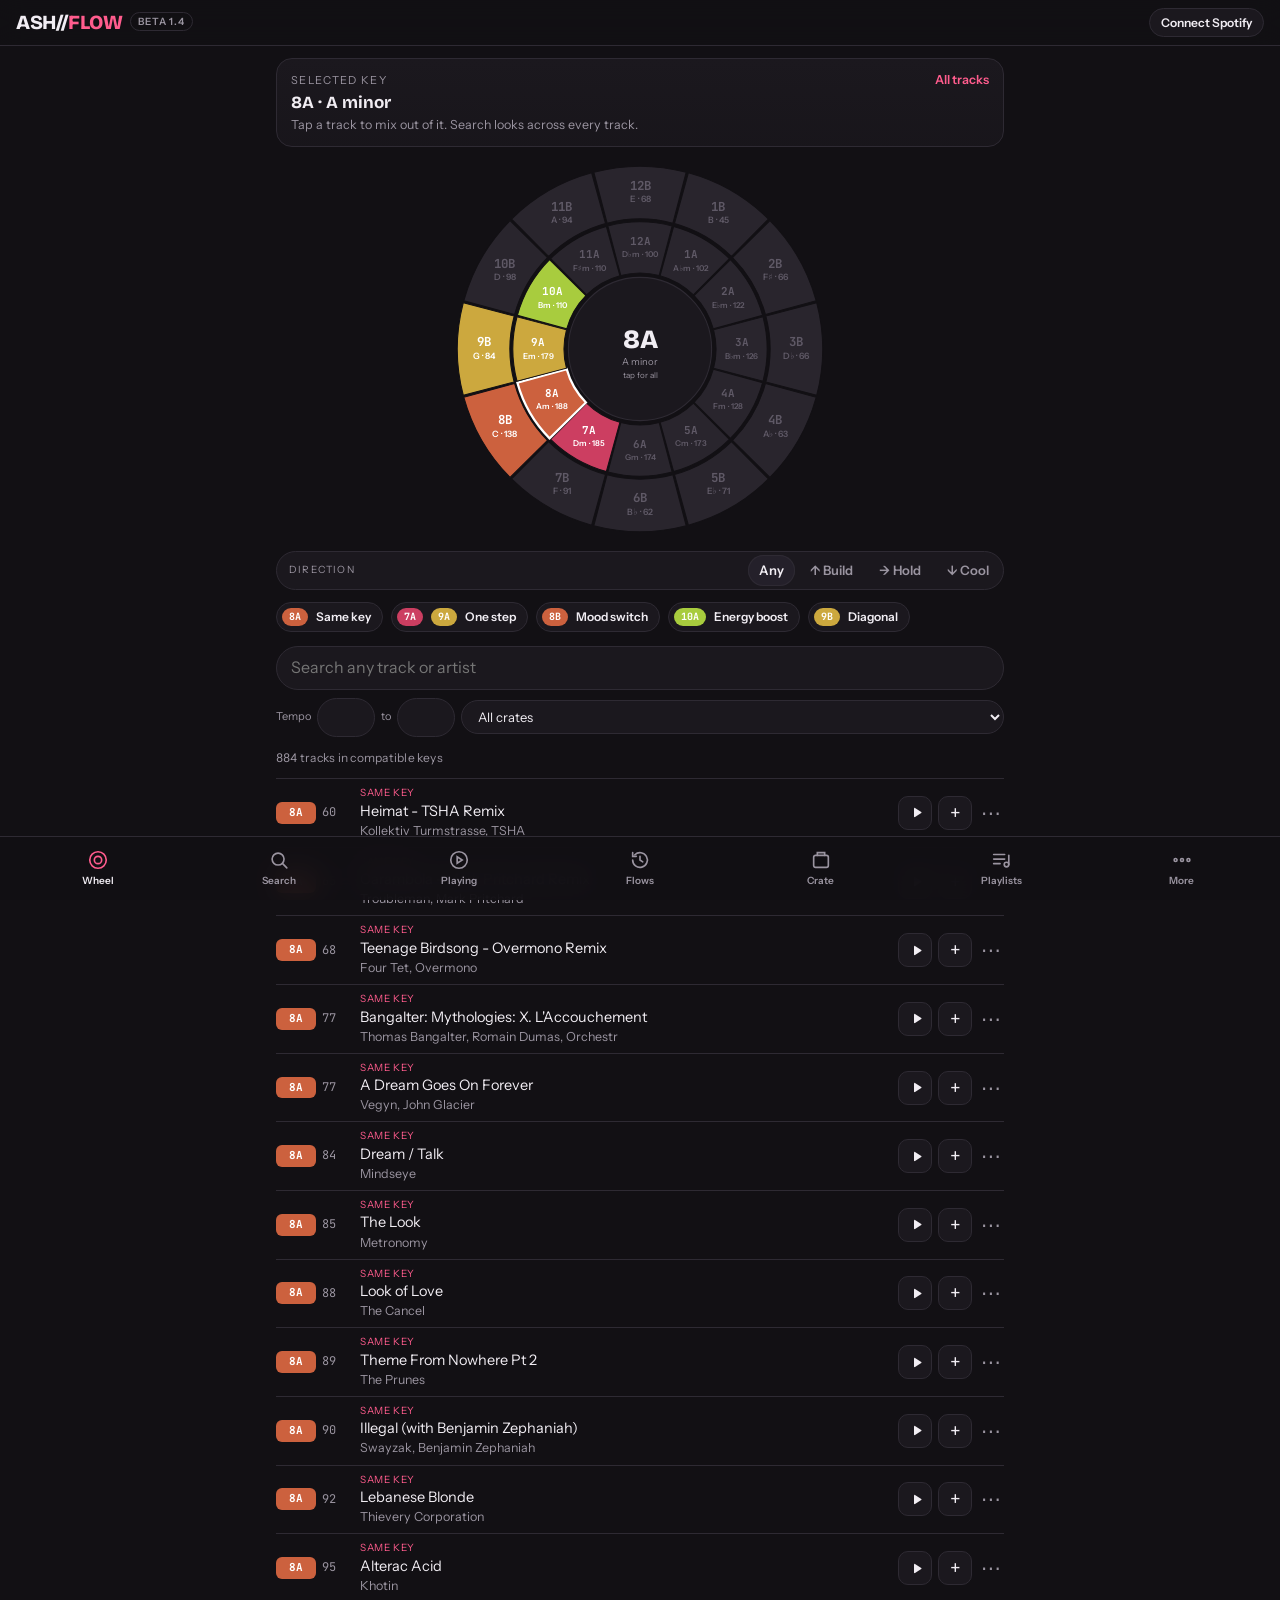
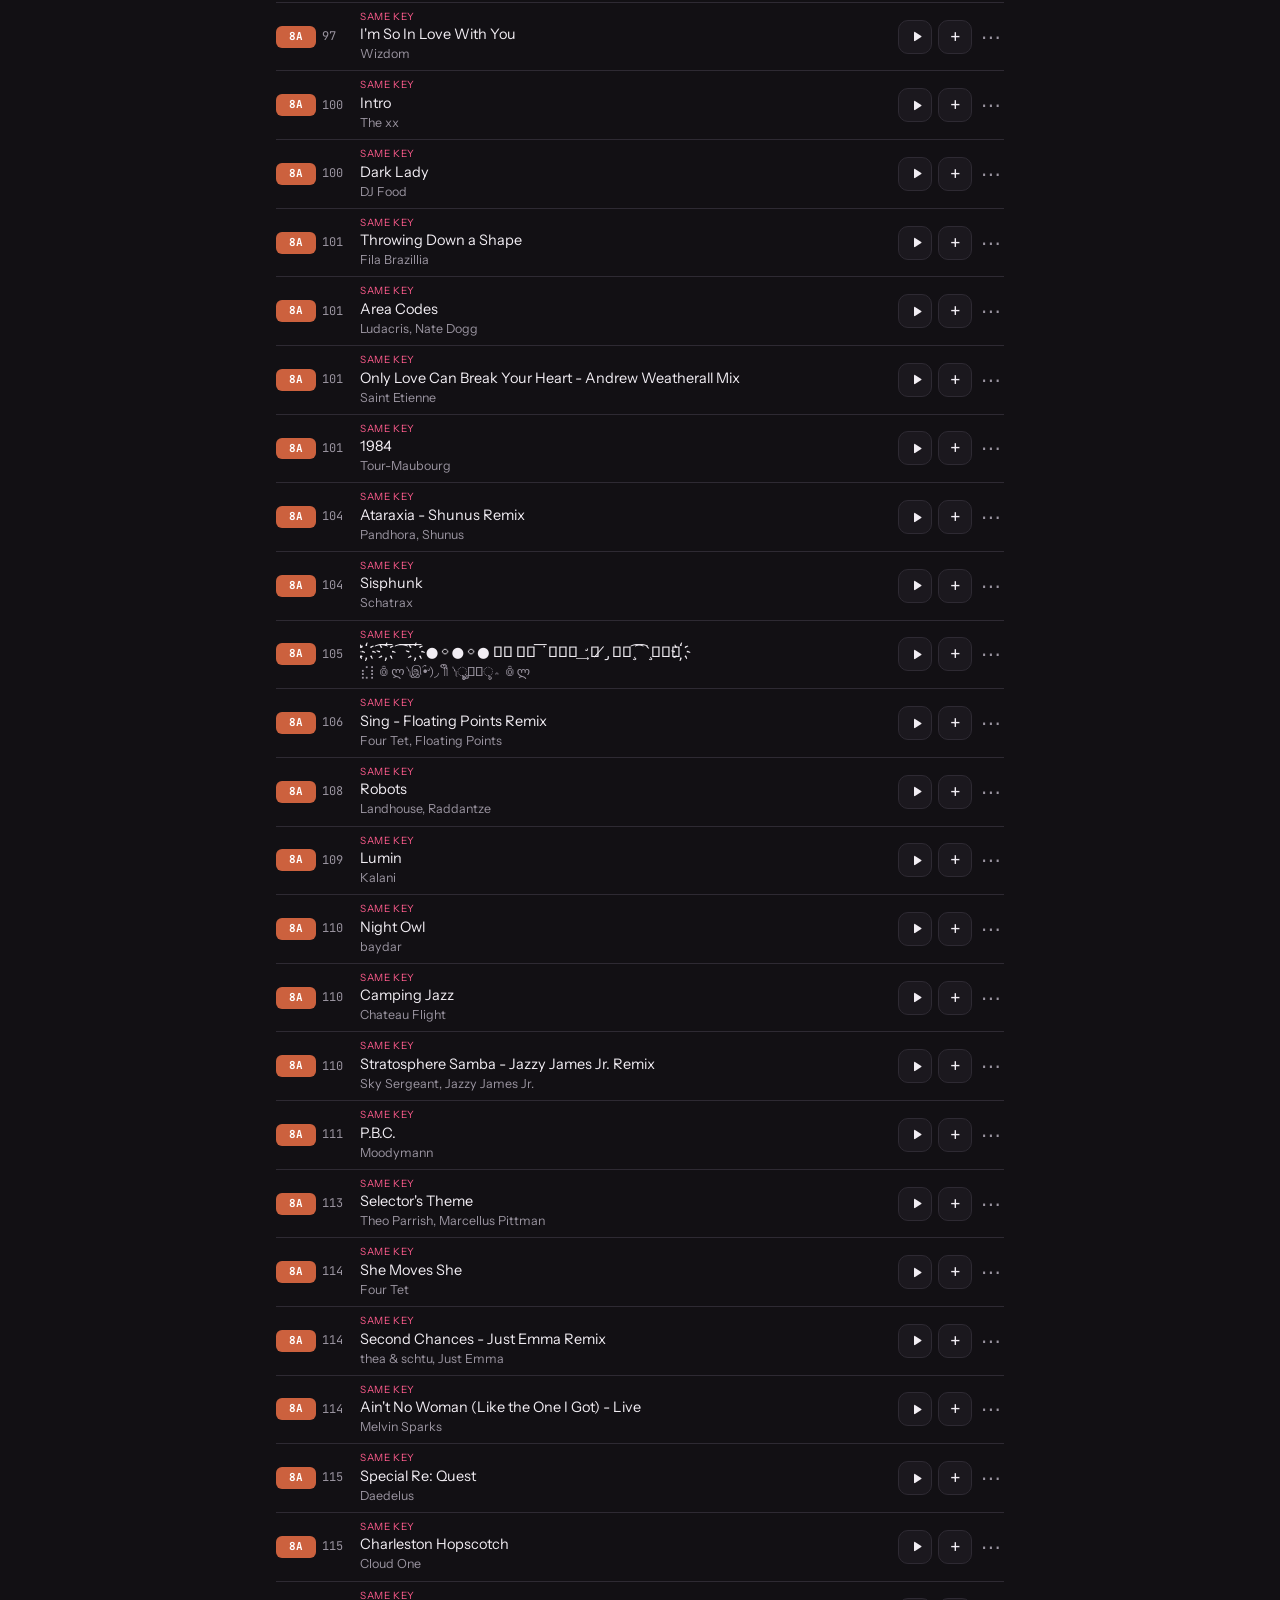
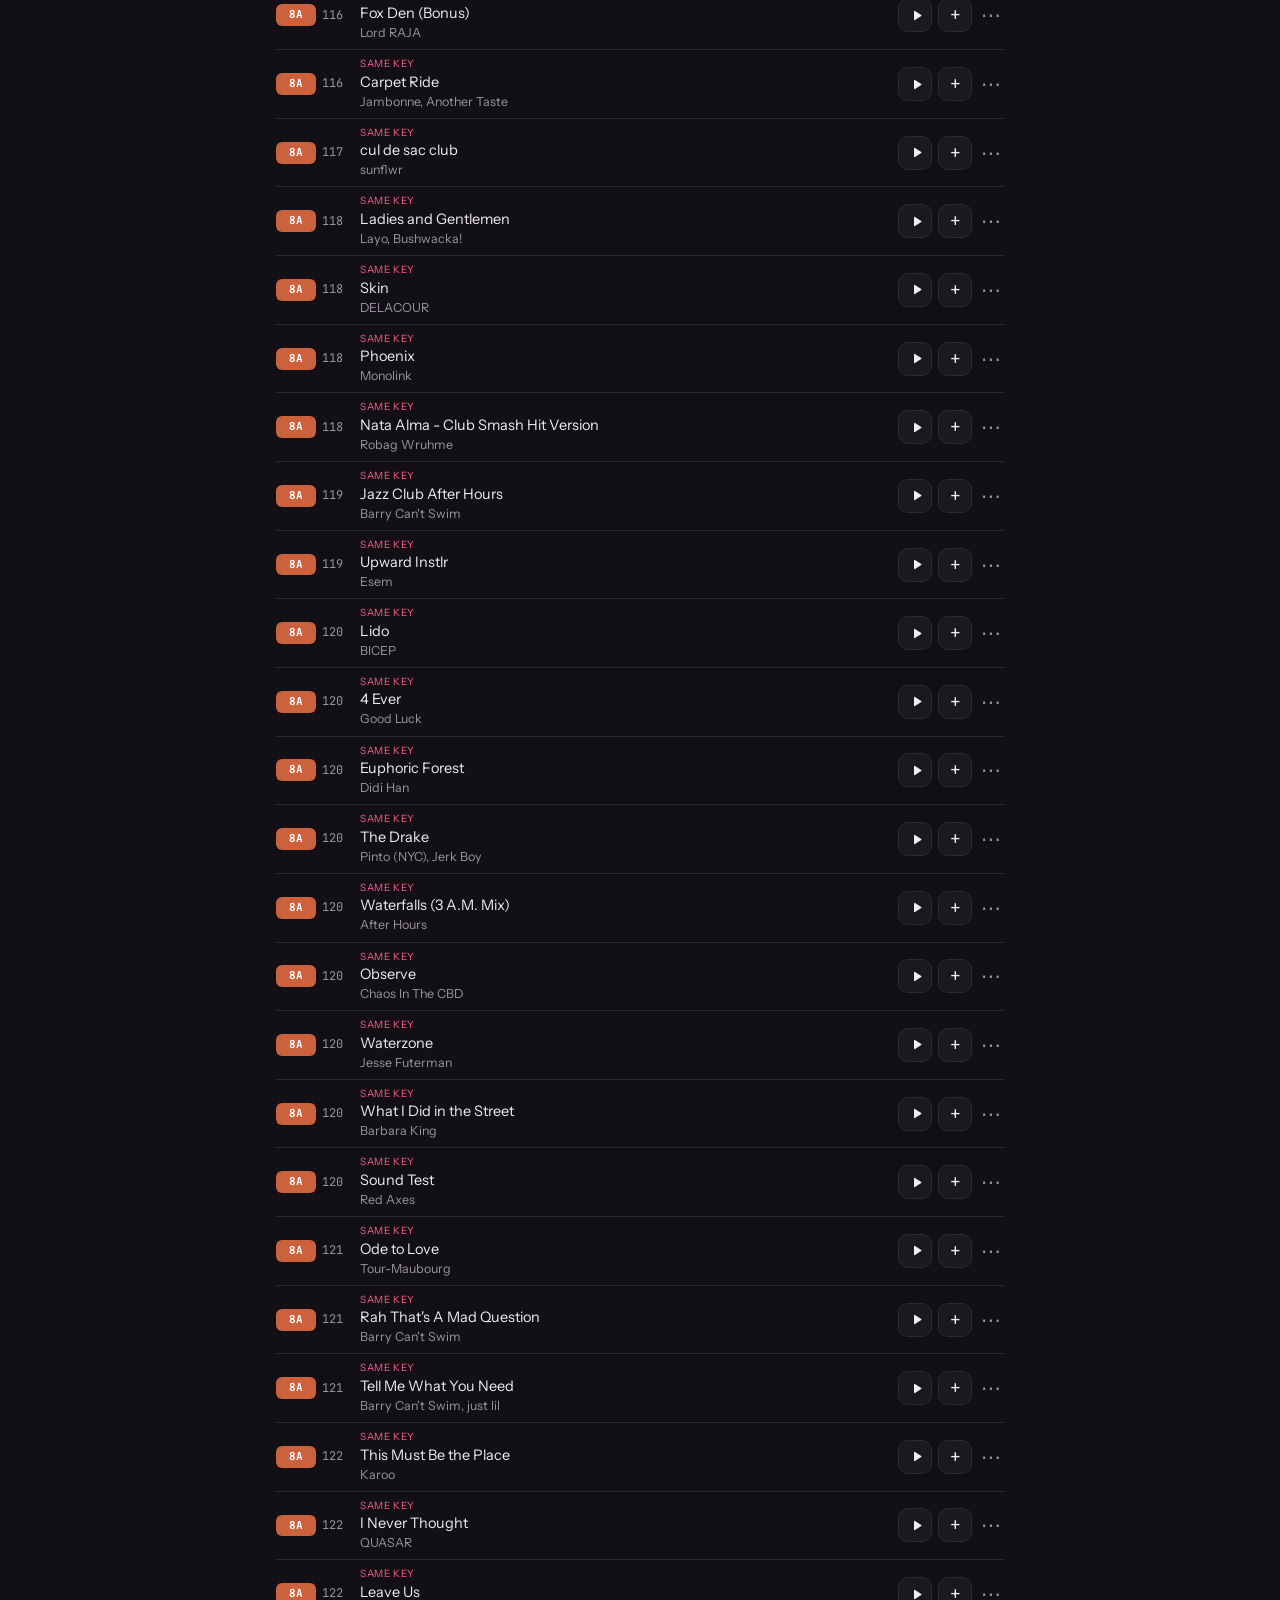
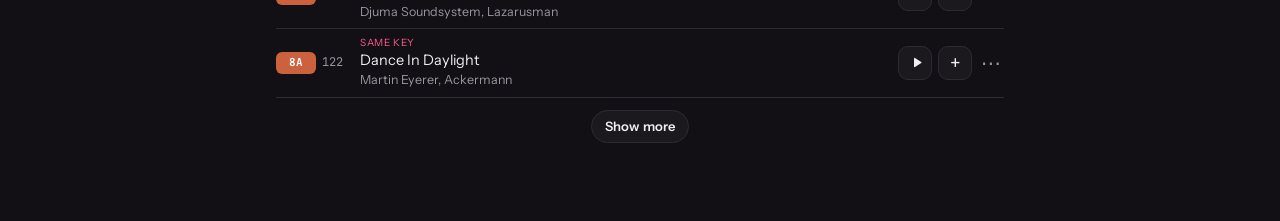
==== commit f50717f2: "Search tab for the whole Spotify catalogue; beta version label; fix menu for tracks outside the libr" ====
--- a/index.html
+++ b/index.html
@@ -19,7 +19,7 @@
 </head>
 <body>
 <header class="top">
-  <div class="brand">ASH//<span class="fl">FLOW</span></div>
+  <div class="brand">ASH//<span class="fl">FLOW</span><span class="ver" id="appVer"></span></div>
   <button class="pill" id="spotifyBtn" type="button">Connect Spotify</button>
 </header>
 
@@ -135,6 +135,13 @@
   </section>
 
   <!-- PLAYLISTS -->
+  <!-- SEARCH -->
+  <section class="view" id="view-search" hidden>
+    <h2>Search Spotify</h2>
+    <input id="sq" type="search" placeholder="Any song or artist on Spotify" aria-label="Search Spotify" autocomplete="off" enterkeyhint="search">
+    <div id="sOut"></div>
+  </section>
+
   <section class="view" id="view-playlists" hidden>
     <h2>Your Spotify playlists</h2>
     <div id="plWrap"></div>
@@ -319,6 +326,7 @@
 </div>
 <nav class="tabs" aria-label="Sections">
   <button data-view="wheel" class="on" type="button"><svg viewBox="0 0 24 24" aria-hidden="true"><circle cx="12" cy="12" r="9"/><circle cx="12" cy="12" r="4"/></svg>Wheel</button>
+  <button data-view="search" type="button"><svg viewBox="0 0 24 24" aria-hidden="true"><circle cx="11" cy="11" r="6.5"/><path d="M16 16l4.5 4.5"/></svg>Search</button>
   <button data-view="playing" type="button"><svg viewBox="0 0 24 24" aria-hidden="true"><circle cx="12" cy="12" r="9"/><path d="M10 8.5v7l5.5-3.5z"/></svg>Playing</button>
   <button data-view="history" type="button"><svg viewBox="0 0 24 24" aria-hidden="true"><path d="M4 12a8 8 0 1 0 2.4-5.7"/><path d="M4 4v4h4"/><path d="M12 8v4l3 2"/></svg>Flows</button>
   <button data-view="crate" type="button"><svg viewBox="0 0 24 24" aria-hidden="true"><rect x="4" y="7" width="16" height="13" rx="2"/><path d="M8 7V4h8v3"/></svg>Crate <span class="badge" id="crateBadge" hidden></span></button>
--- a/app.css
+++ b/app.css
@@ -98,7 +98,7 @@
 .pl .c{color:var(--muted);font-size:12px}
 .back{justify-self:start}
 
-.tabs{position:fixed;left:0;right:0;bottom:0;z-index:30;display:grid;grid-template-columns:repeat(6,1fr);
+.tabs{position:fixed;left:0;right:0;bottom:0;z-index:30;display:grid;grid-template-columns:repeat(7,1fr);
   padding:6px max(8px,env(safe-area-inset-right,0px)) calc(6px + env(safe-area-inset-bottom,0px)) max(8px,env(safe-area-inset-left,0px));
   background:color-mix(in srgb,var(--bg) 92%,transparent);backdrop-filter:blur(14px);-webkit-backdrop-filter:blur(14px);border-top:1px solid var(--line)}
 .tabs button{background:none;border:0;display:grid;justify-items:center;gap:3px;font-size:11px;font-weight:600;color:var(--muted);padding:6px 0;cursor:pointer;position:relative}
@@ -453,3 +453,10 @@
 #sheet .acts{display:flex;gap:8px;flex-wrap:wrap}
 .hsug .mem{color:var(--good)}
 .gmem{color:var(--good)}
+/* version + search */
+.brand .ver{font-family:var(--body);font-size:10px;font-weight:600;letter-spacing:.08em;text-transform:uppercase;color:var(--muted);border:1px solid var(--line);border-radius:999px;padding:2px 7px;margin-left:8px;vertical-align:middle;position:relative;top:-2px}
+.tabs svg{width:22px;height:22px}
+.tabs button{font-size:10px;min-width:0}
+#view-search .shead{margin:14px 0 4px}
+.nokey{color:var(--muted);font-size:12px}
+.smore{margin:12px auto 0;display:block}
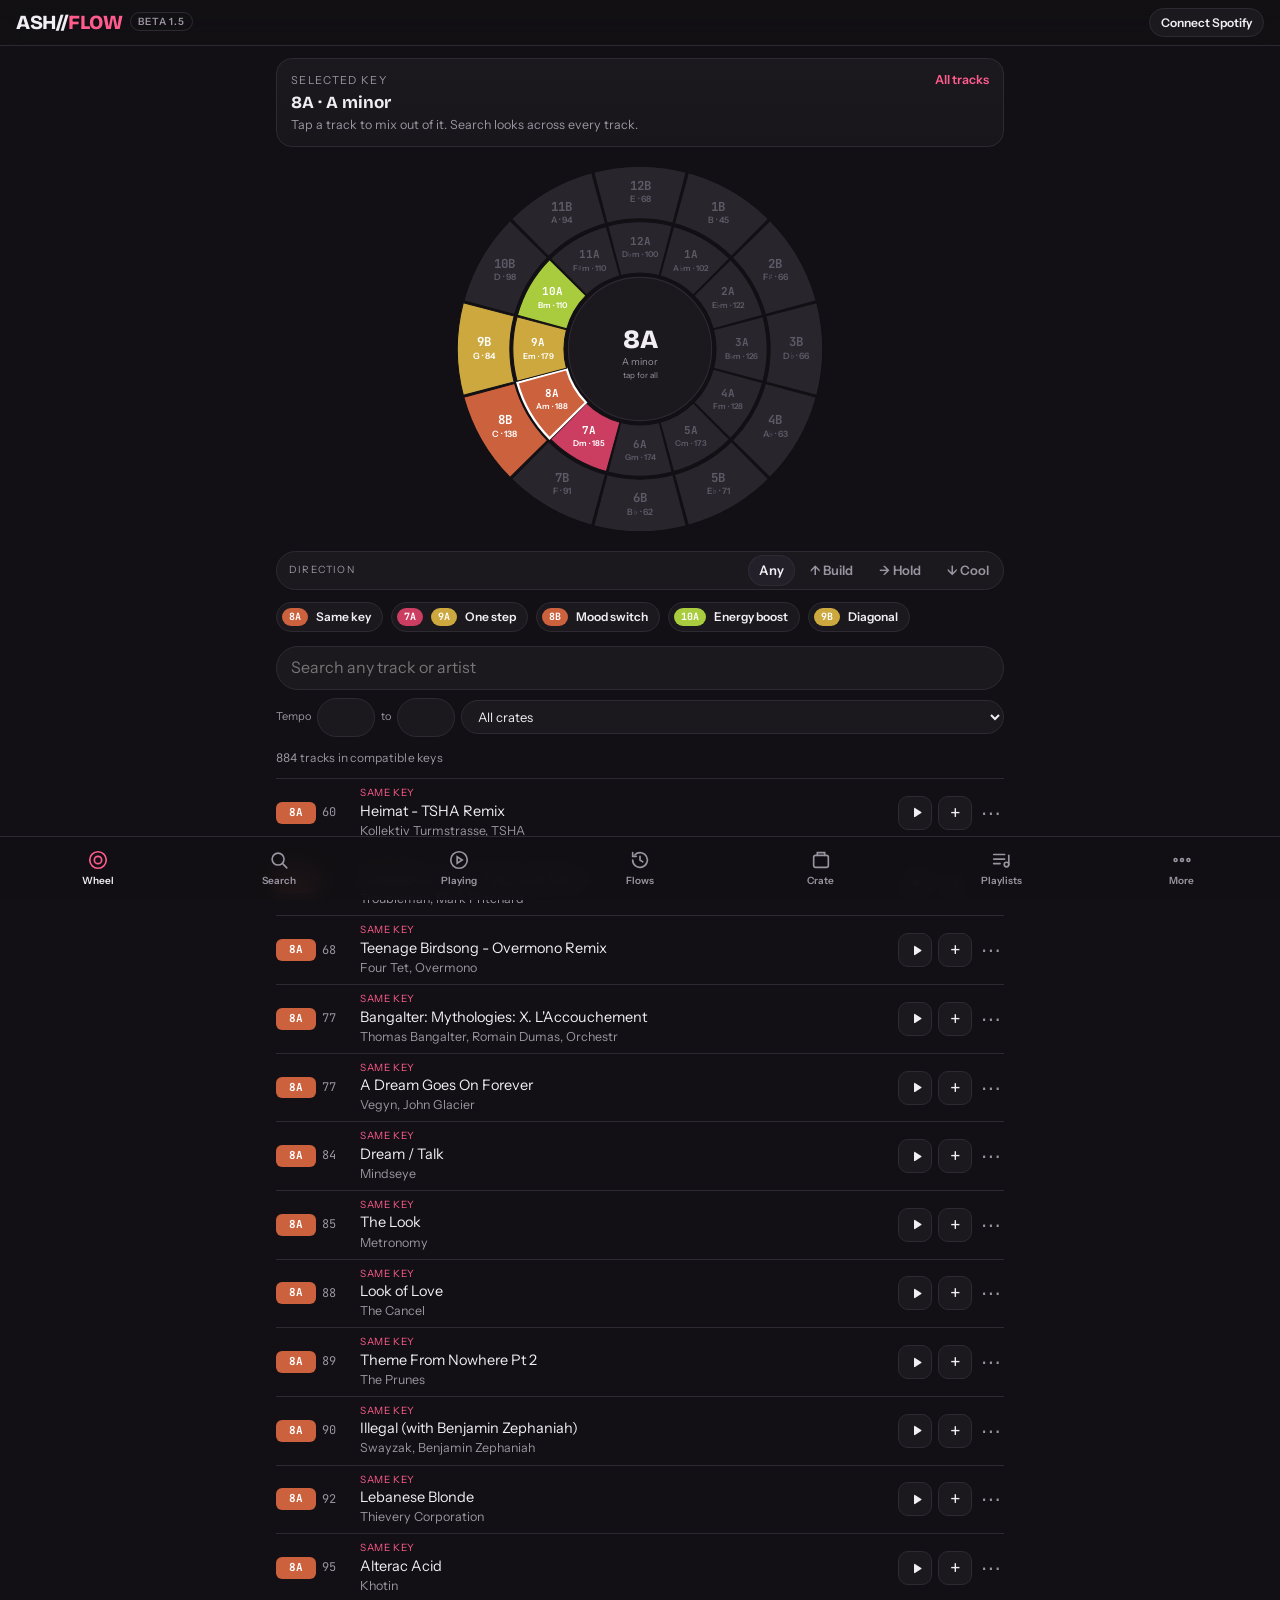
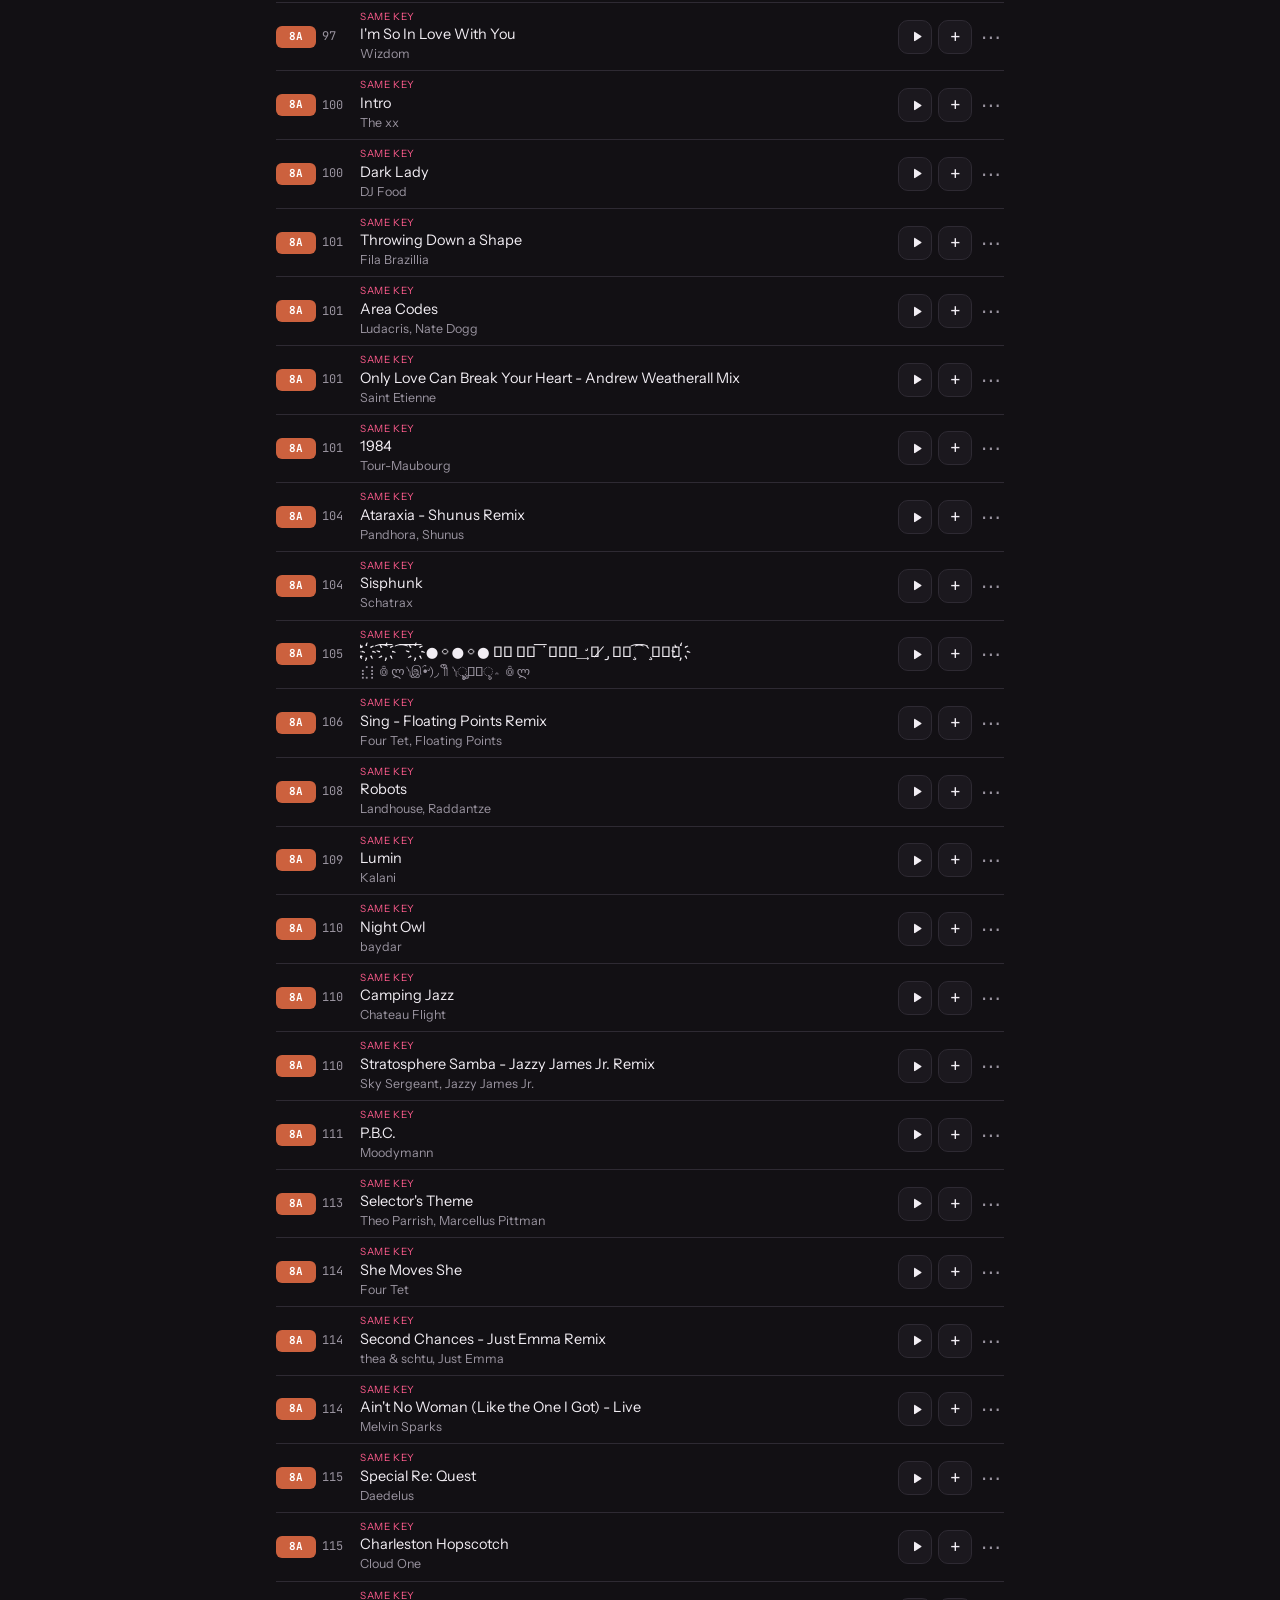
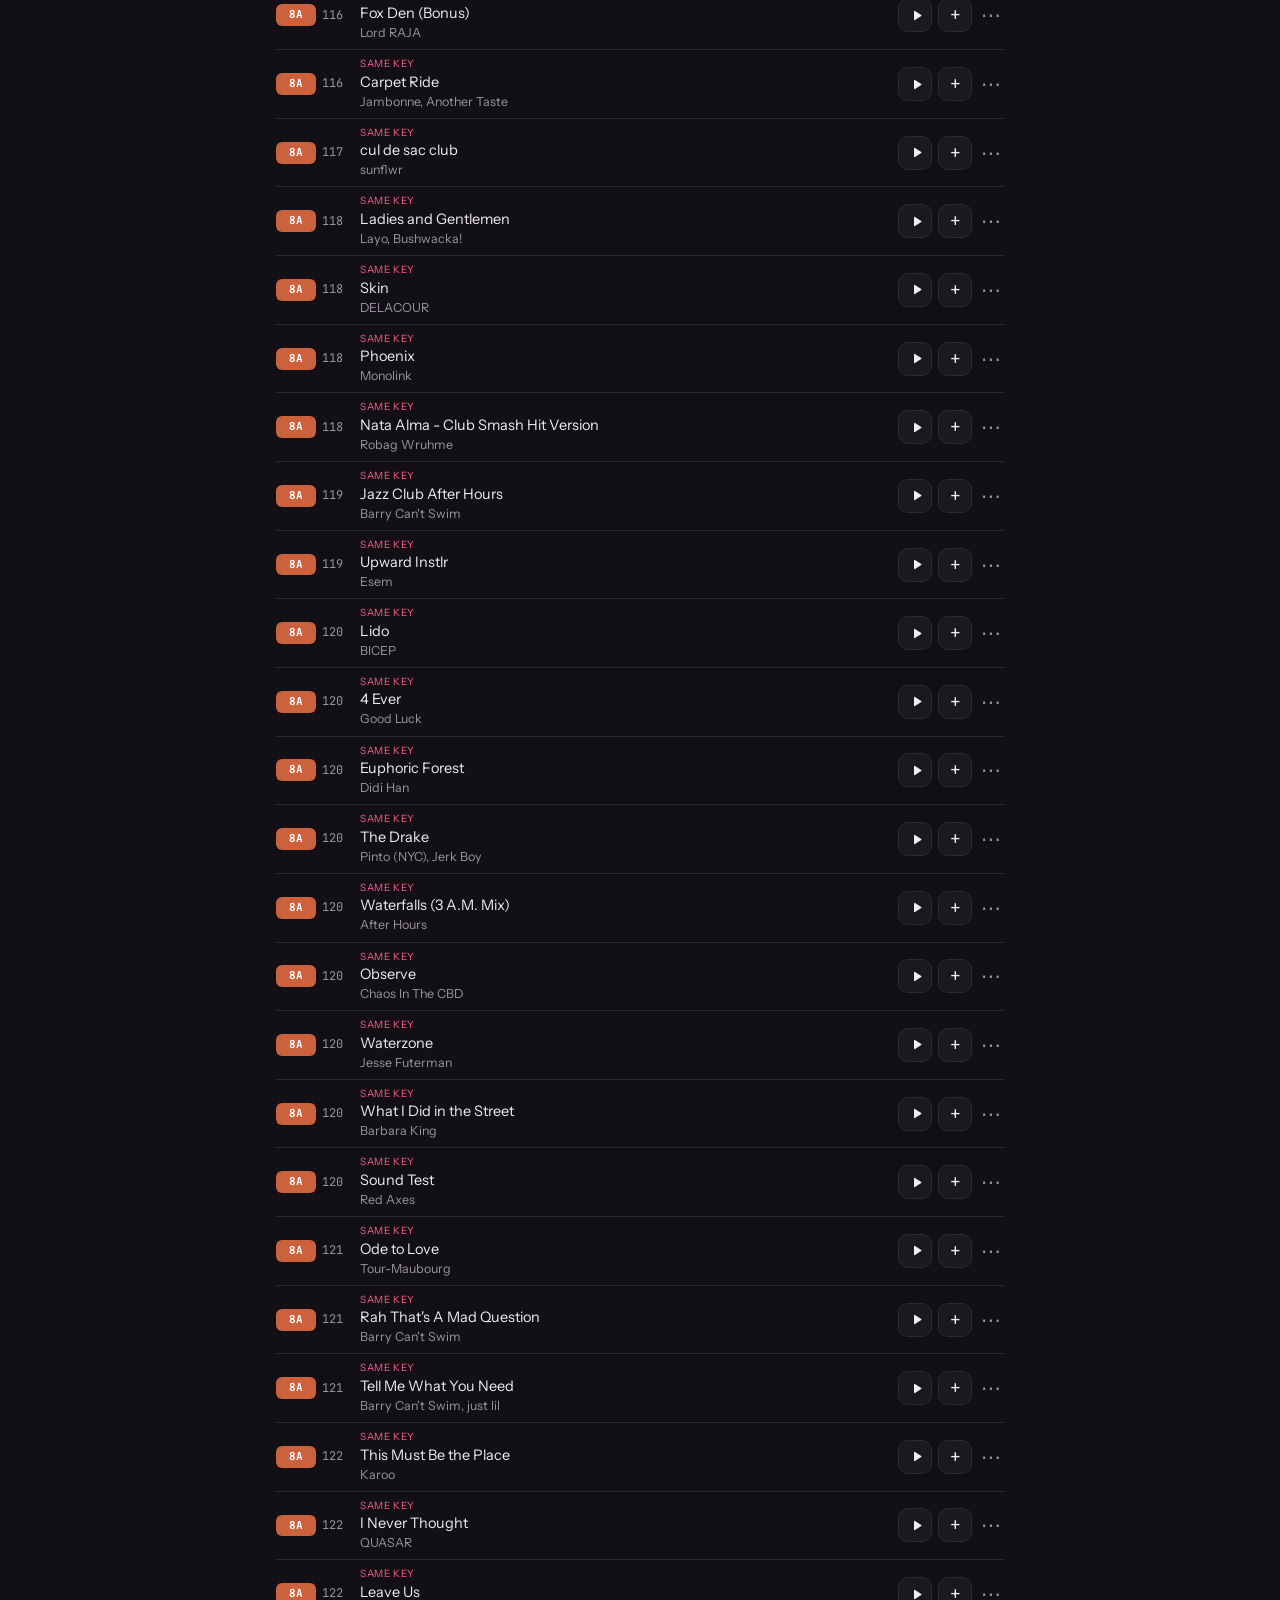
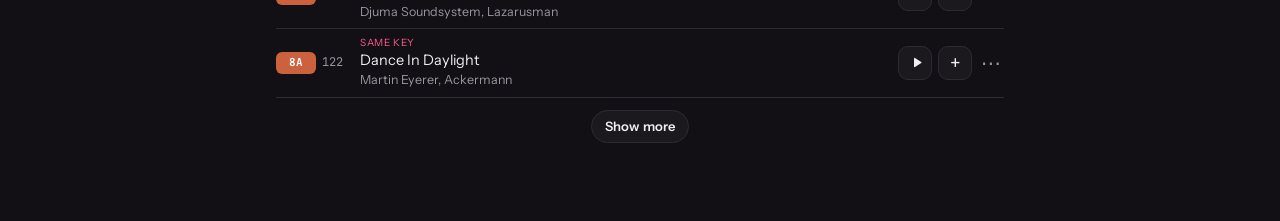
==== commit 6efcab54: "Direction only reorders (no tempo narrowing); stronger, labelled Build/Hold/Cool ordering; tempo cha" ====
--- a/index.html
+++ b/index.html
@@ -192,7 +192,7 @@
         <li><b>✎</b> next to a title means you've left yourself a note on it. Add one from the <b>⋯</b> menu.</li>
       </ul>
       <h3>Direction</h3>
-      <p>The <b>Direction</b> switch under the wheel tells the app where you want the night to go. <b>Build</b> favours a few tempo up, energy boosts and minor to major. <b>Hold</b> keeps tempo and key close. <b>Cool</b> favours tempo down and major to minor, and avoids boosts. <b>Any</b> just ranks by closest key and tempo. It changes the order of the wheel list, the tempo range, and the suggestions on the Playing tab. Each flow on the Flows tab has a tempo chart so you can see the shape of the night afterwards.</p>
+      <p>The <b>Direction</b> switch under the wheel tells the app where you want the night to go. <b>Build</b> favours a few tempo up, energy boosts and minor to major. <b>Hold</b> keeps tempo and key close. <b>Cool</b> favours tempo down and major to minor, and avoids boosts. <b>Any</b> just ranks by closest key and tempo. It only changes the <b>order</b> of the wheel list and the suggestions on the Playing tab, never how many tracks you see. It works from the track you're mixing out of, and each row shows the tempo change from it (like <b>+3</b>). Each flow on the Flows tab has a tempo chart so you can see the shape of the night afterwards.</p>
       <p class="gp">The wheel narrows the options. Tempo, energy, vocals and phrasing still decide whether a blend works, so trust your ears over the colours.</p>
     </details>
 
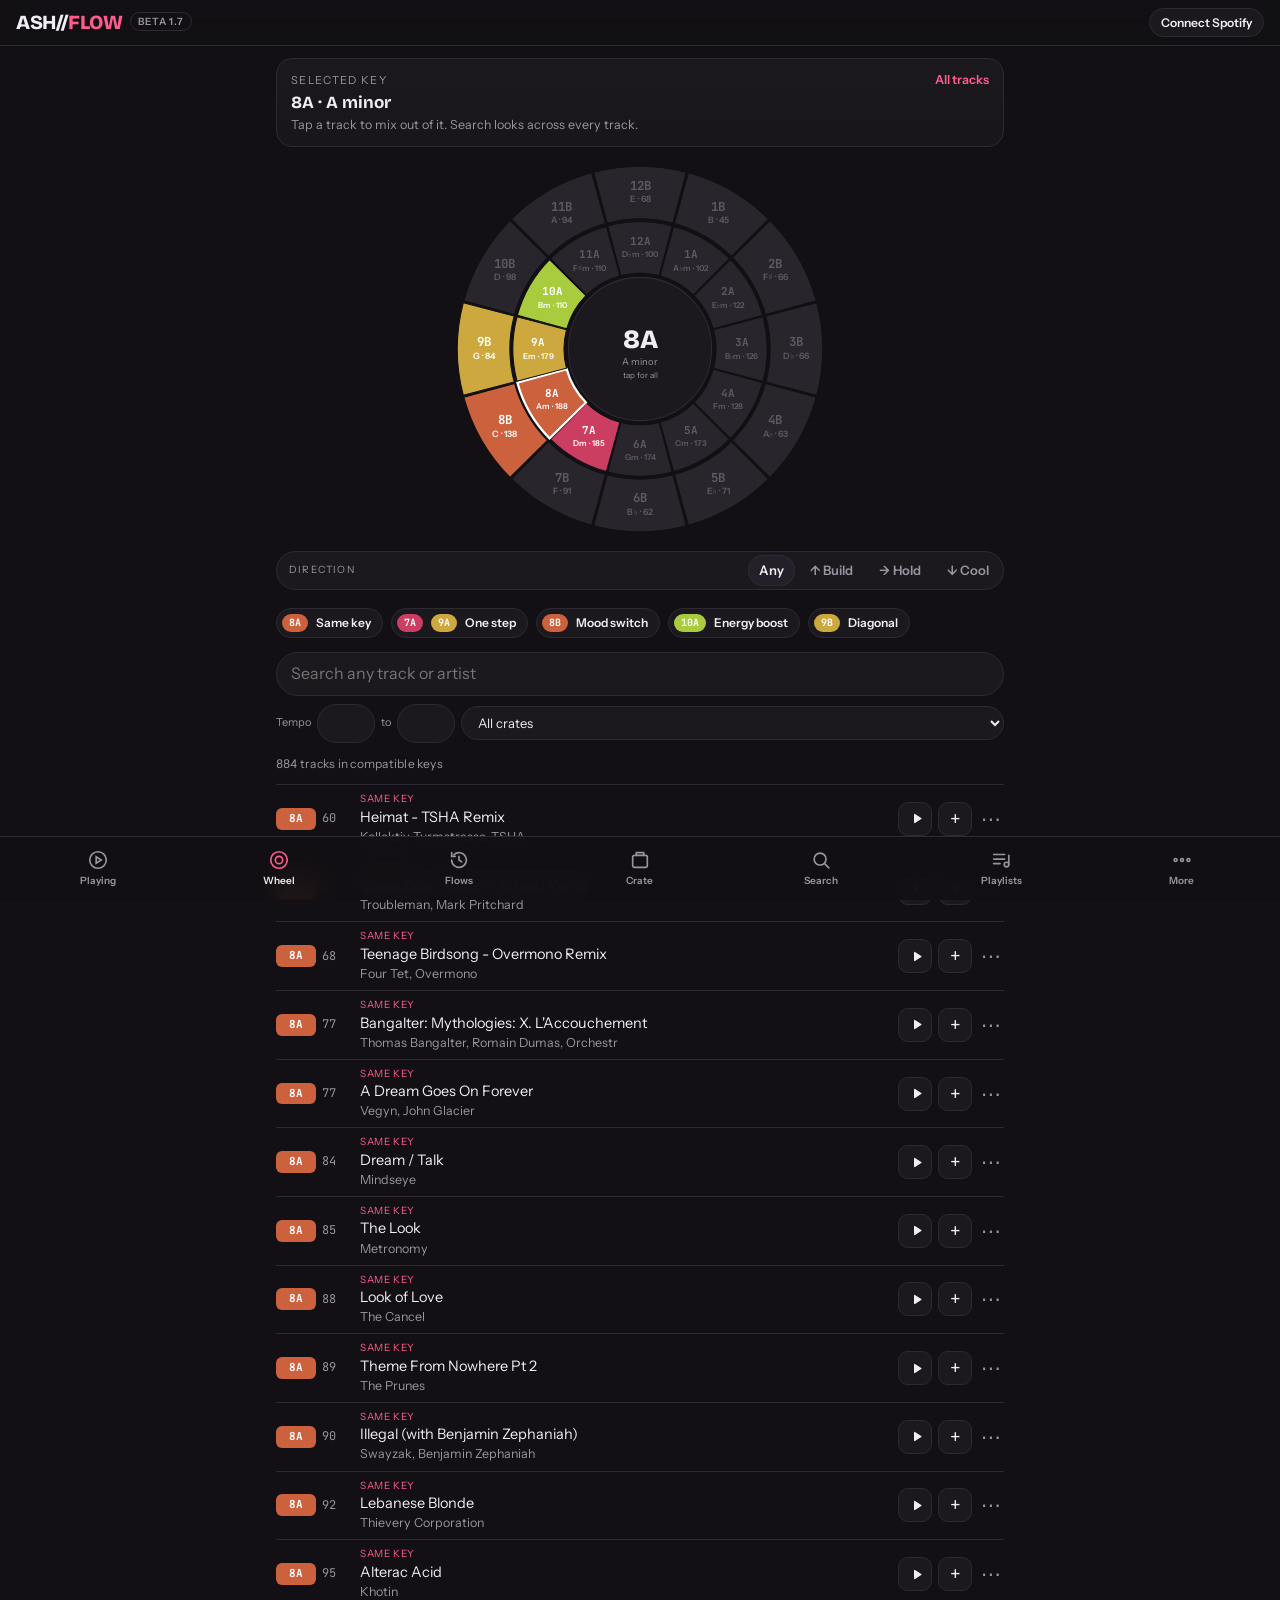
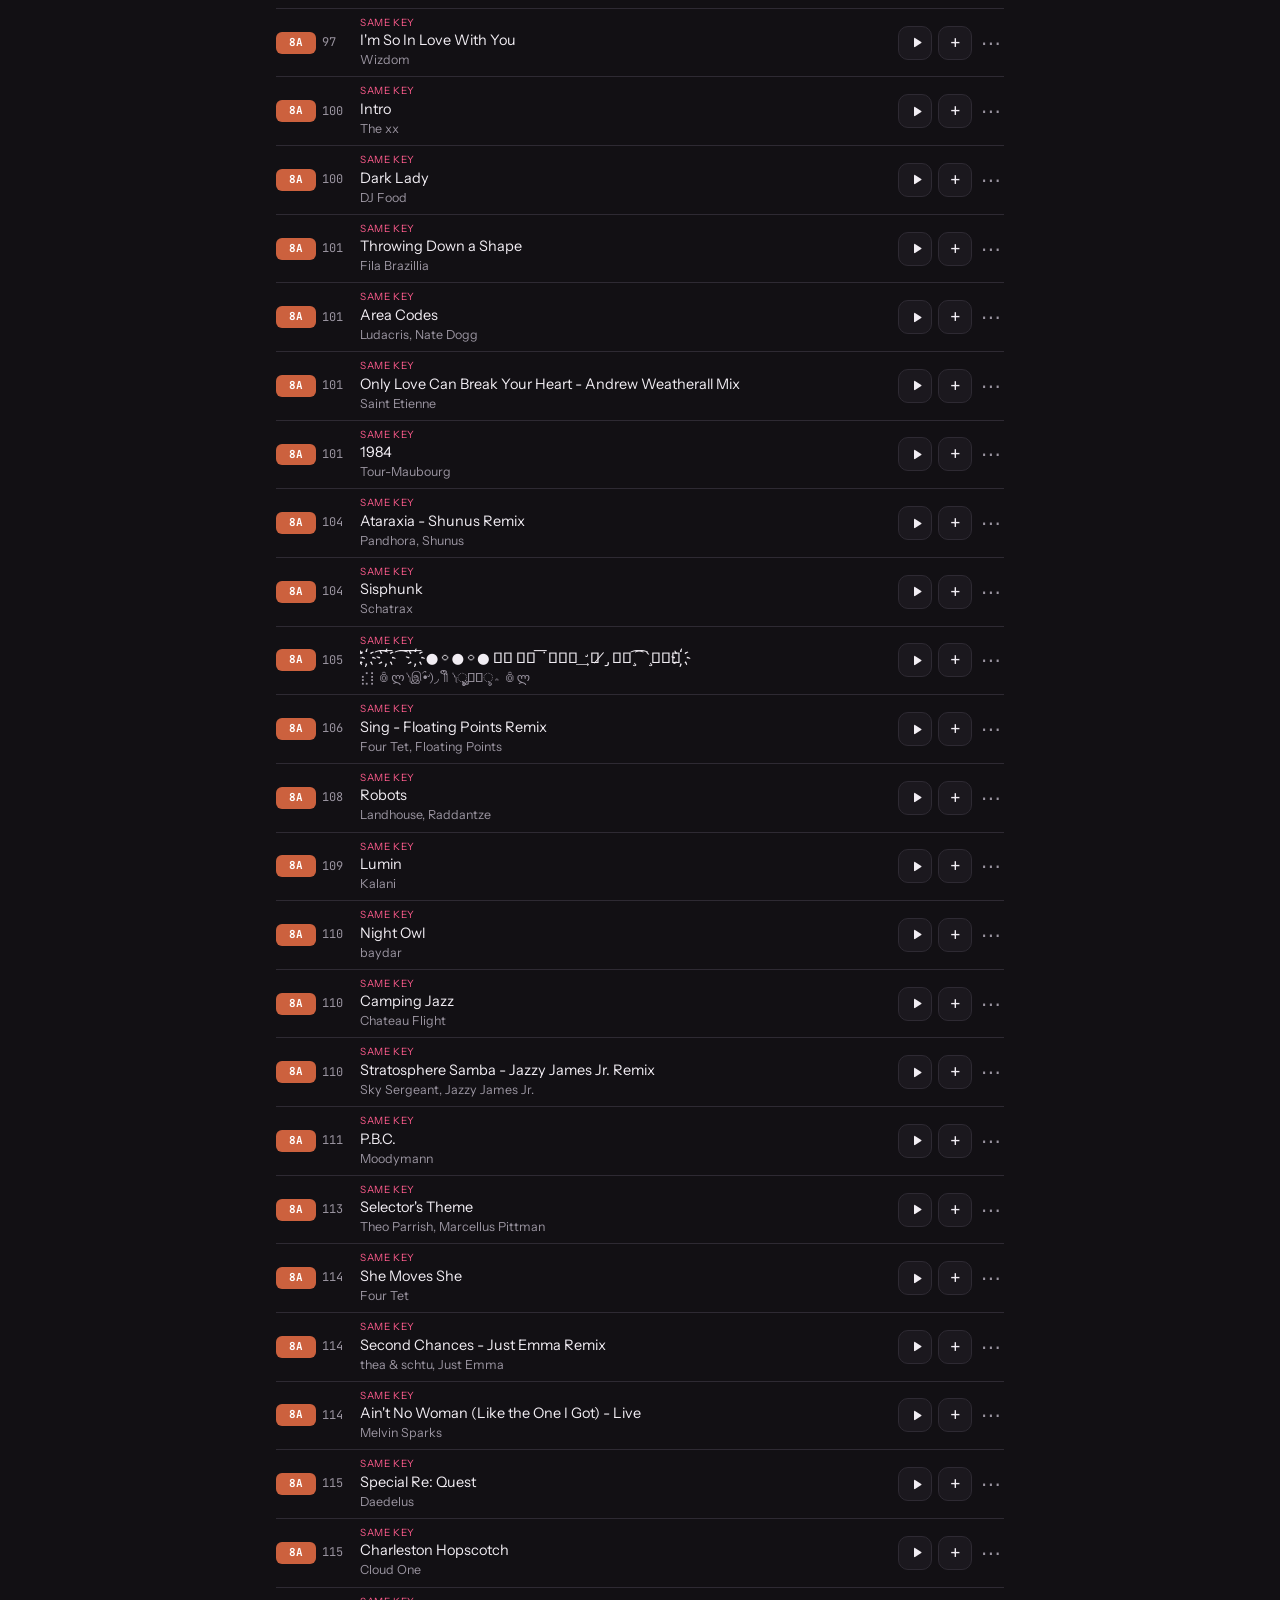
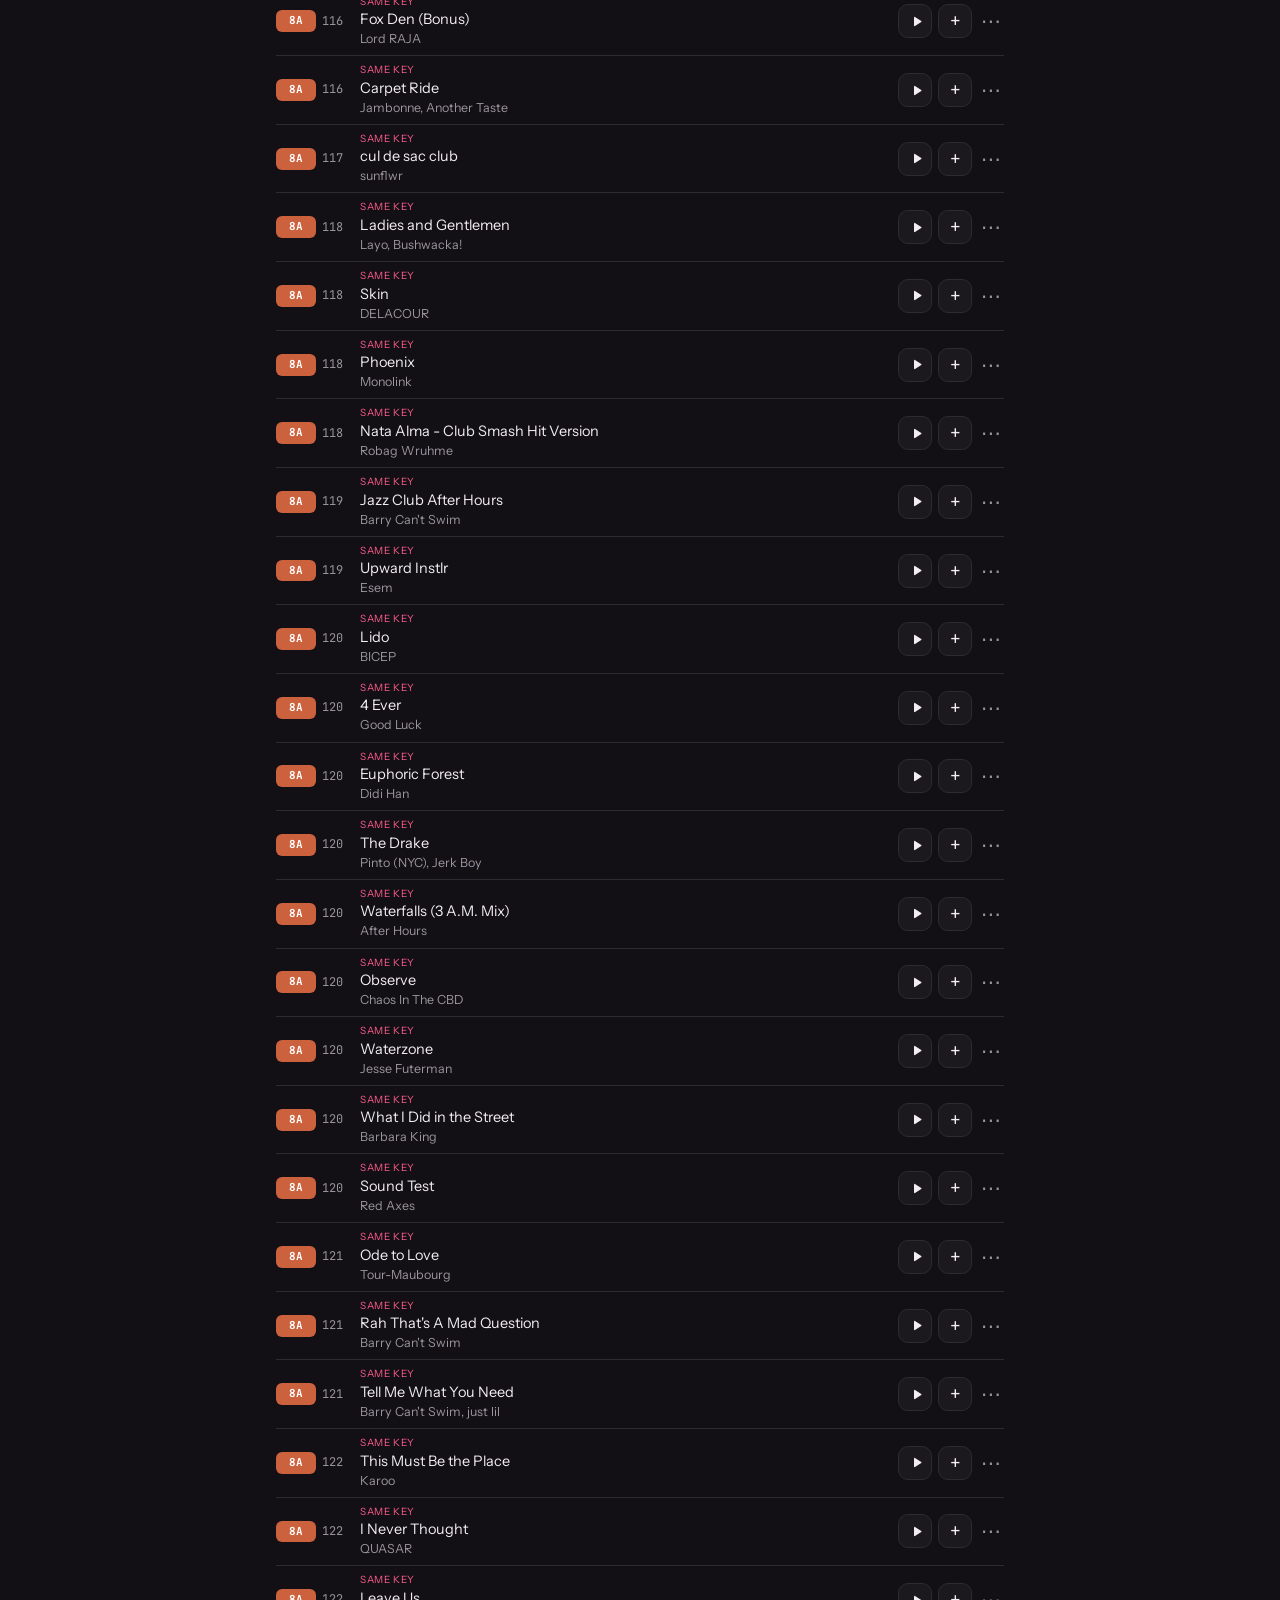
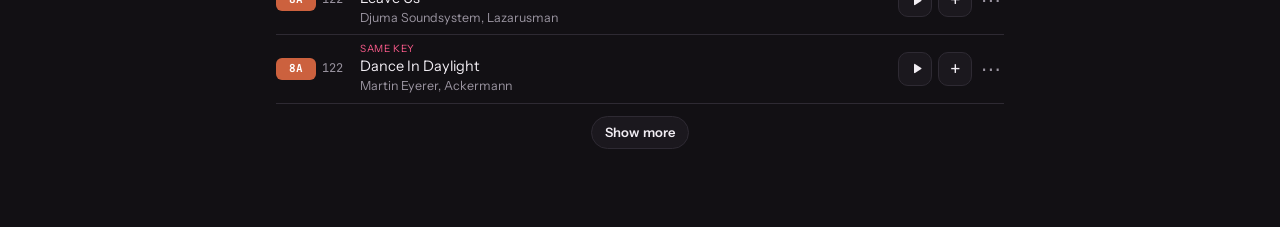
==== commit 43f5a675: "Reorder tabs: Playing, Wheel, Flows, Crate, Search, Playlists, More Co-Authored-By: Claude Opus 5.5 " ====
--- a/index.html
+++ b/index.html
@@ -325,11 +325,11 @@
   </div>
 </div>
 <nav class="tabs" aria-label="Sections">
+  <button data-view="playing" type="button"><svg viewBox="0 0 24 24" aria-hidden="true"><circle cx="12" cy="12" r="9"/><path d="M10 8.5v7l5.5-3.5z"/></svg>Playing</button>
   <button data-view="wheel" class="on" type="button"><svg viewBox="0 0 24 24" aria-hidden="true"><circle cx="12" cy="12" r="9"/><circle cx="12" cy="12" r="4"/></svg>Wheel</button>
-  <button data-view="search" type="button"><svg viewBox="0 0 24 24" aria-hidden="true"><circle cx="11" cy="11" r="6.5"/><path d="M16 16l4.5 4.5"/></svg>Search</button>
-  <button data-view="playing" type="button"><svg viewBox="0 0 24 24" aria-hidden="true"><circle cx="12" cy="12" r="9"/><path d="M10 8.5v7l5.5-3.5z"/></svg>Playing</button>
   <button data-view="history" type="button"><svg viewBox="0 0 24 24" aria-hidden="true"><path d="M4 12a8 8 0 1 0 2.4-5.7"/><path d="M4 4v4h4"/><path d="M12 8v4l3 2"/></svg>Flows</button>
   <button data-view="crate" type="button"><svg viewBox="0 0 24 24" aria-hidden="true"><rect x="4" y="7" width="16" height="13" rx="2"/><path d="M8 7V4h8v3"/></svg>Crate <span class="badge" id="crateBadge" hidden></span></button>
+  <button data-view="search" type="button"><svg viewBox="0 0 24 24" aria-hidden="true"><circle cx="11" cy="11" r="6.5"/><path d="M16 16l4.5 4.5"/></svg>Search</button>
   <button data-view="playlists" type="button"><svg viewBox="0 0 24 24" aria-hidden="true"><path d="M4 6h12M4 11h12M4 16h7"/><circle cx="18" cy="17" r="2.5"/><path d="M20.5 17V7"/></svg>Playlists</button>
   <button data-view="more" type="button"><svg viewBox="0 0 24 24" aria-hidden="true"><circle cx="5" cy="12" r="1.6"/><circle cx="12" cy="12" r="1.6"/><circle cx="19" cy="12" r="1.6"/></svg>More</button>
 </nav>
--- a/app.css
+++ b/app.css
@@ -460,3 +460,8 @@
 #view-search .shead{margin:14px 0 4px}
 .nokey{color:var(--muted);font-size:12px}
 .smore{margin:12px auto 0;display:block}
+.onlyline{margin-top:4px;color:var(--warn);font-size:13px}
+.onlyline .link{margin-left:6px}
+.empty{padding:16px 0;display:grid;gap:10px}
+.empty .acts{display:flex;gap:8px;flex-wrap:wrap}
+.dir{margin-bottom:6px}
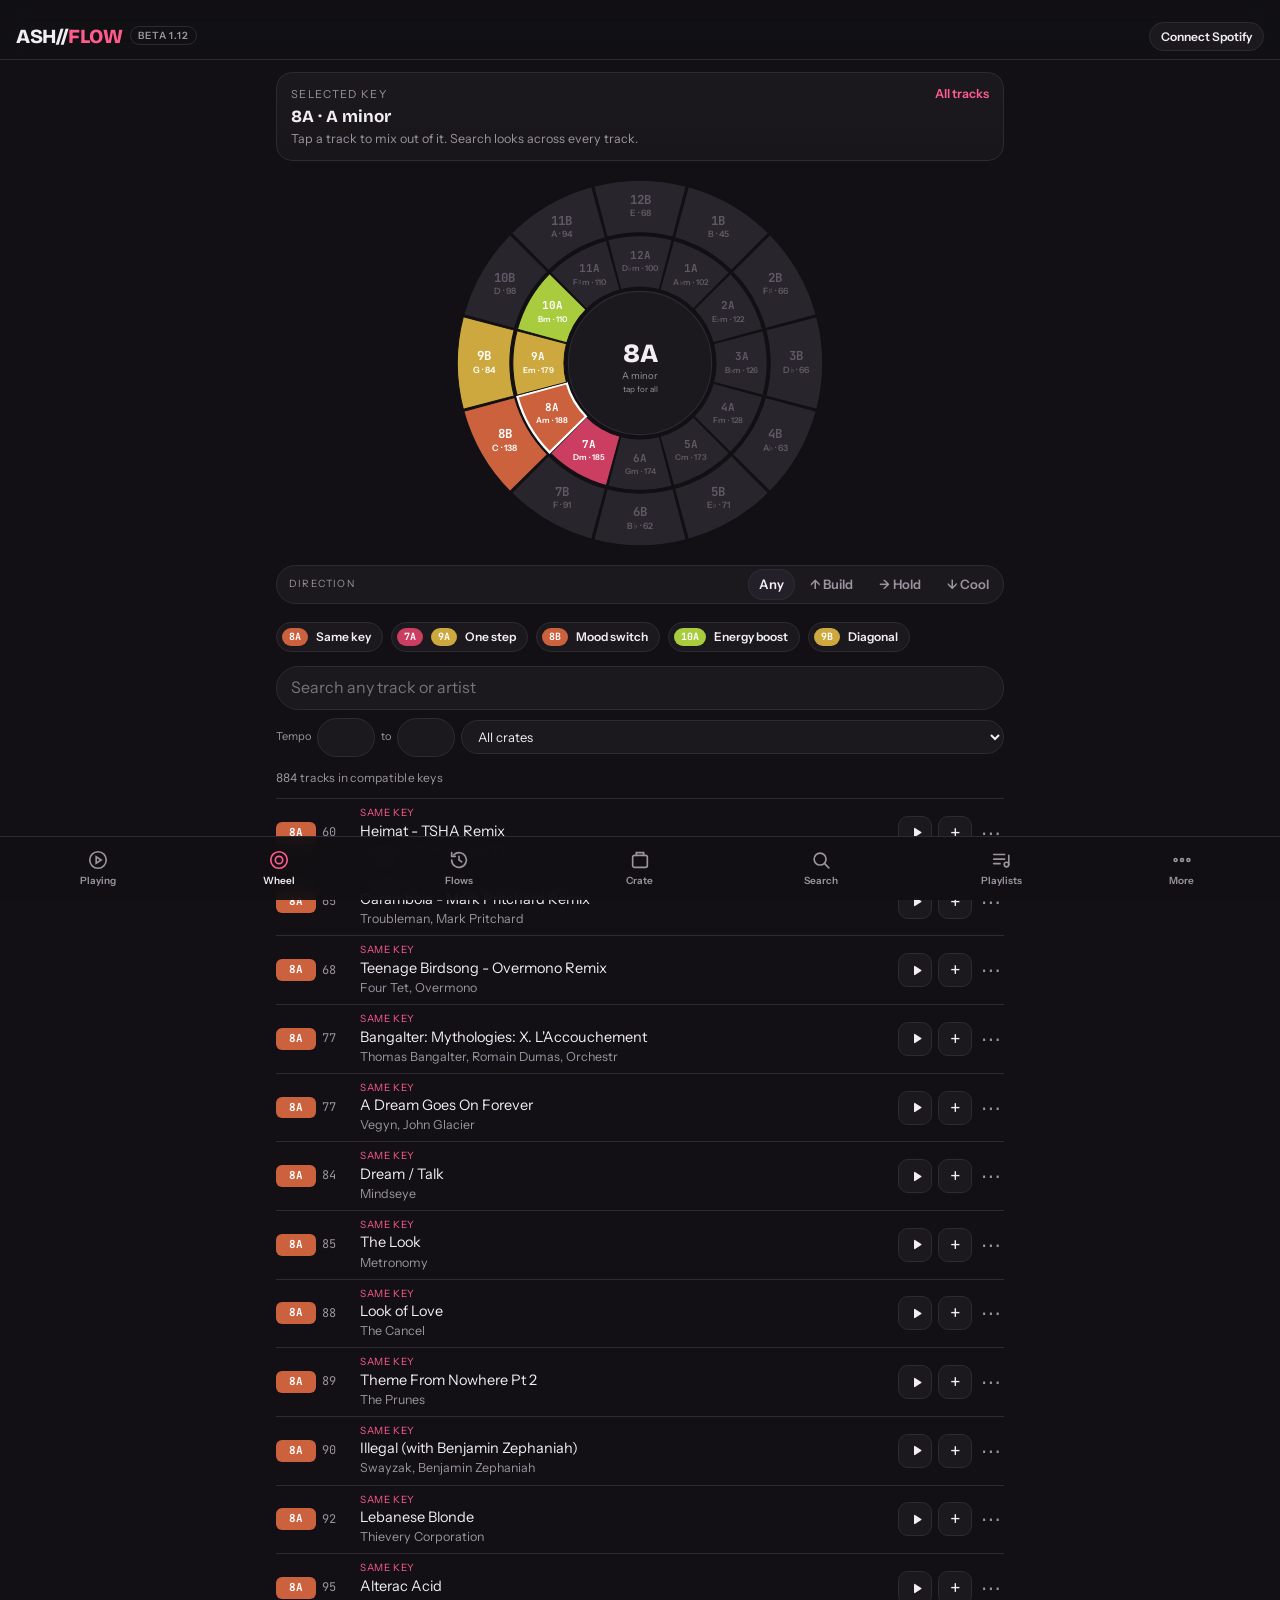
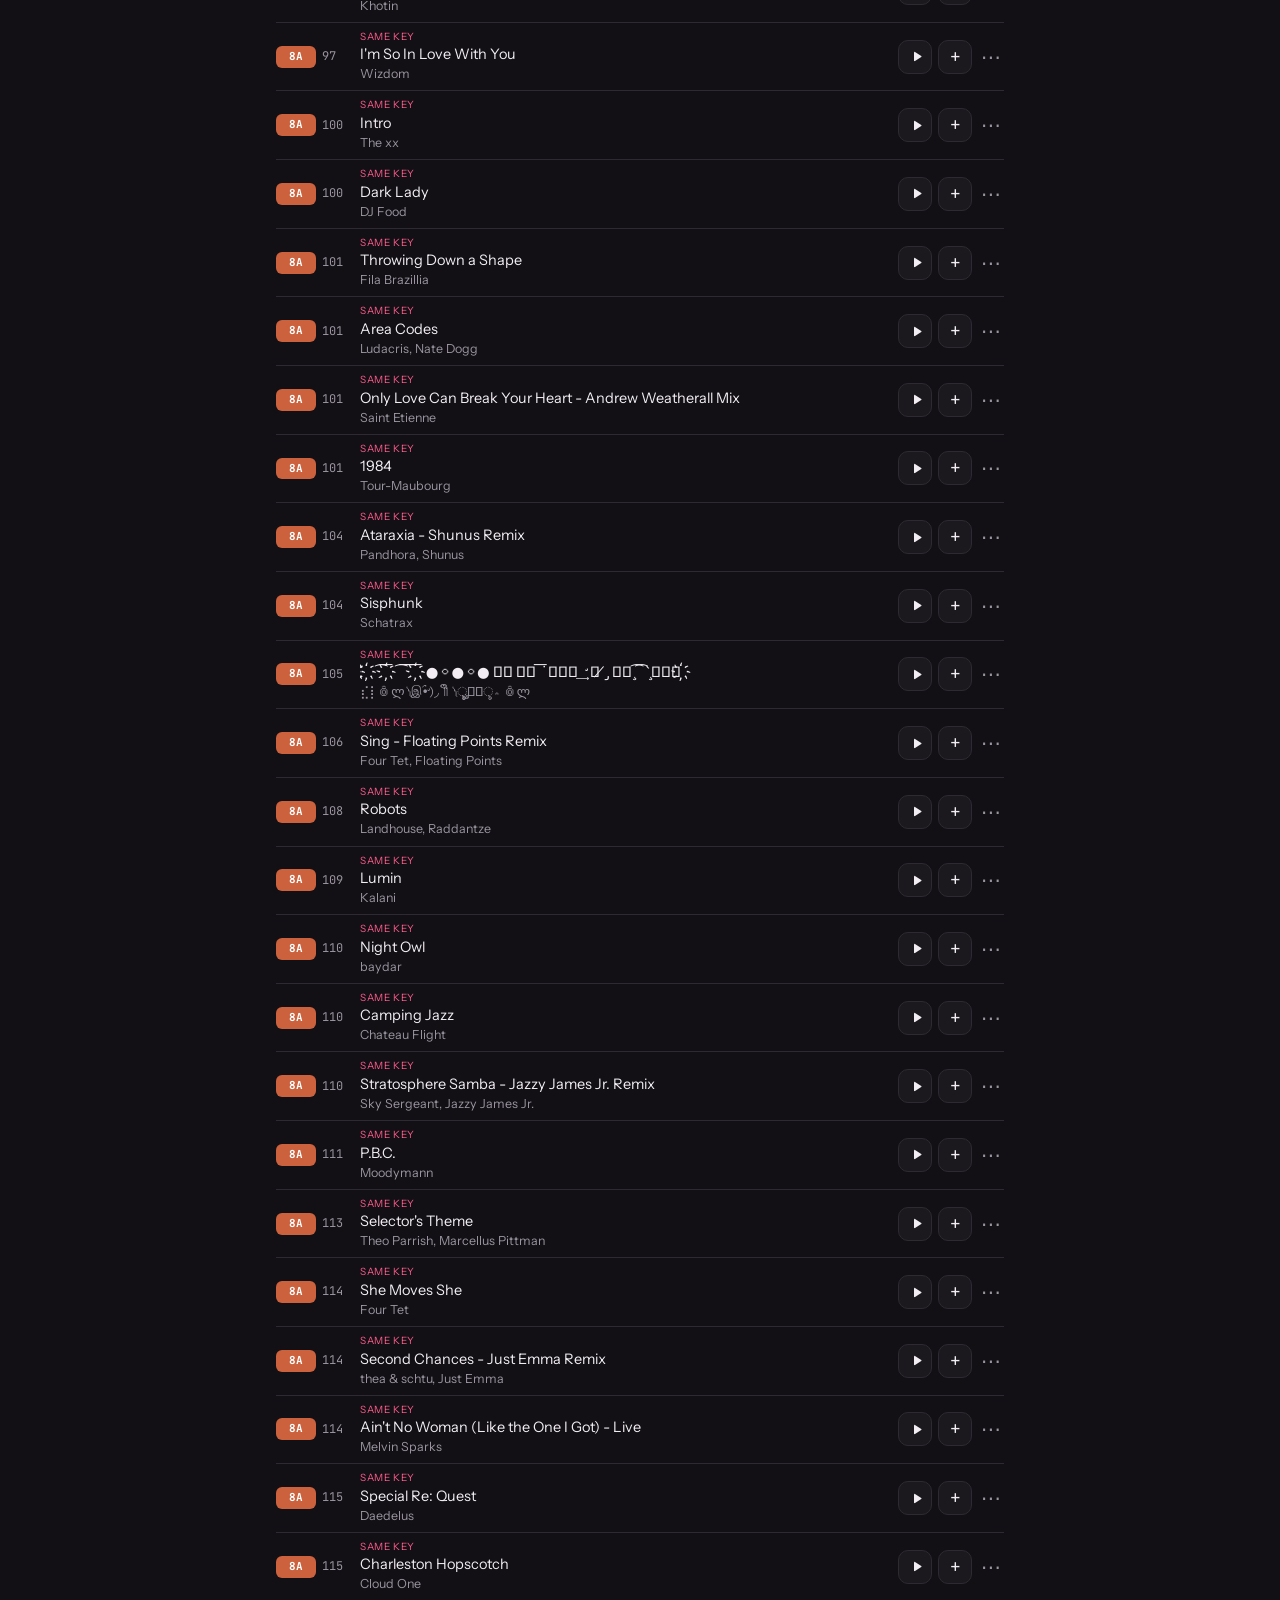
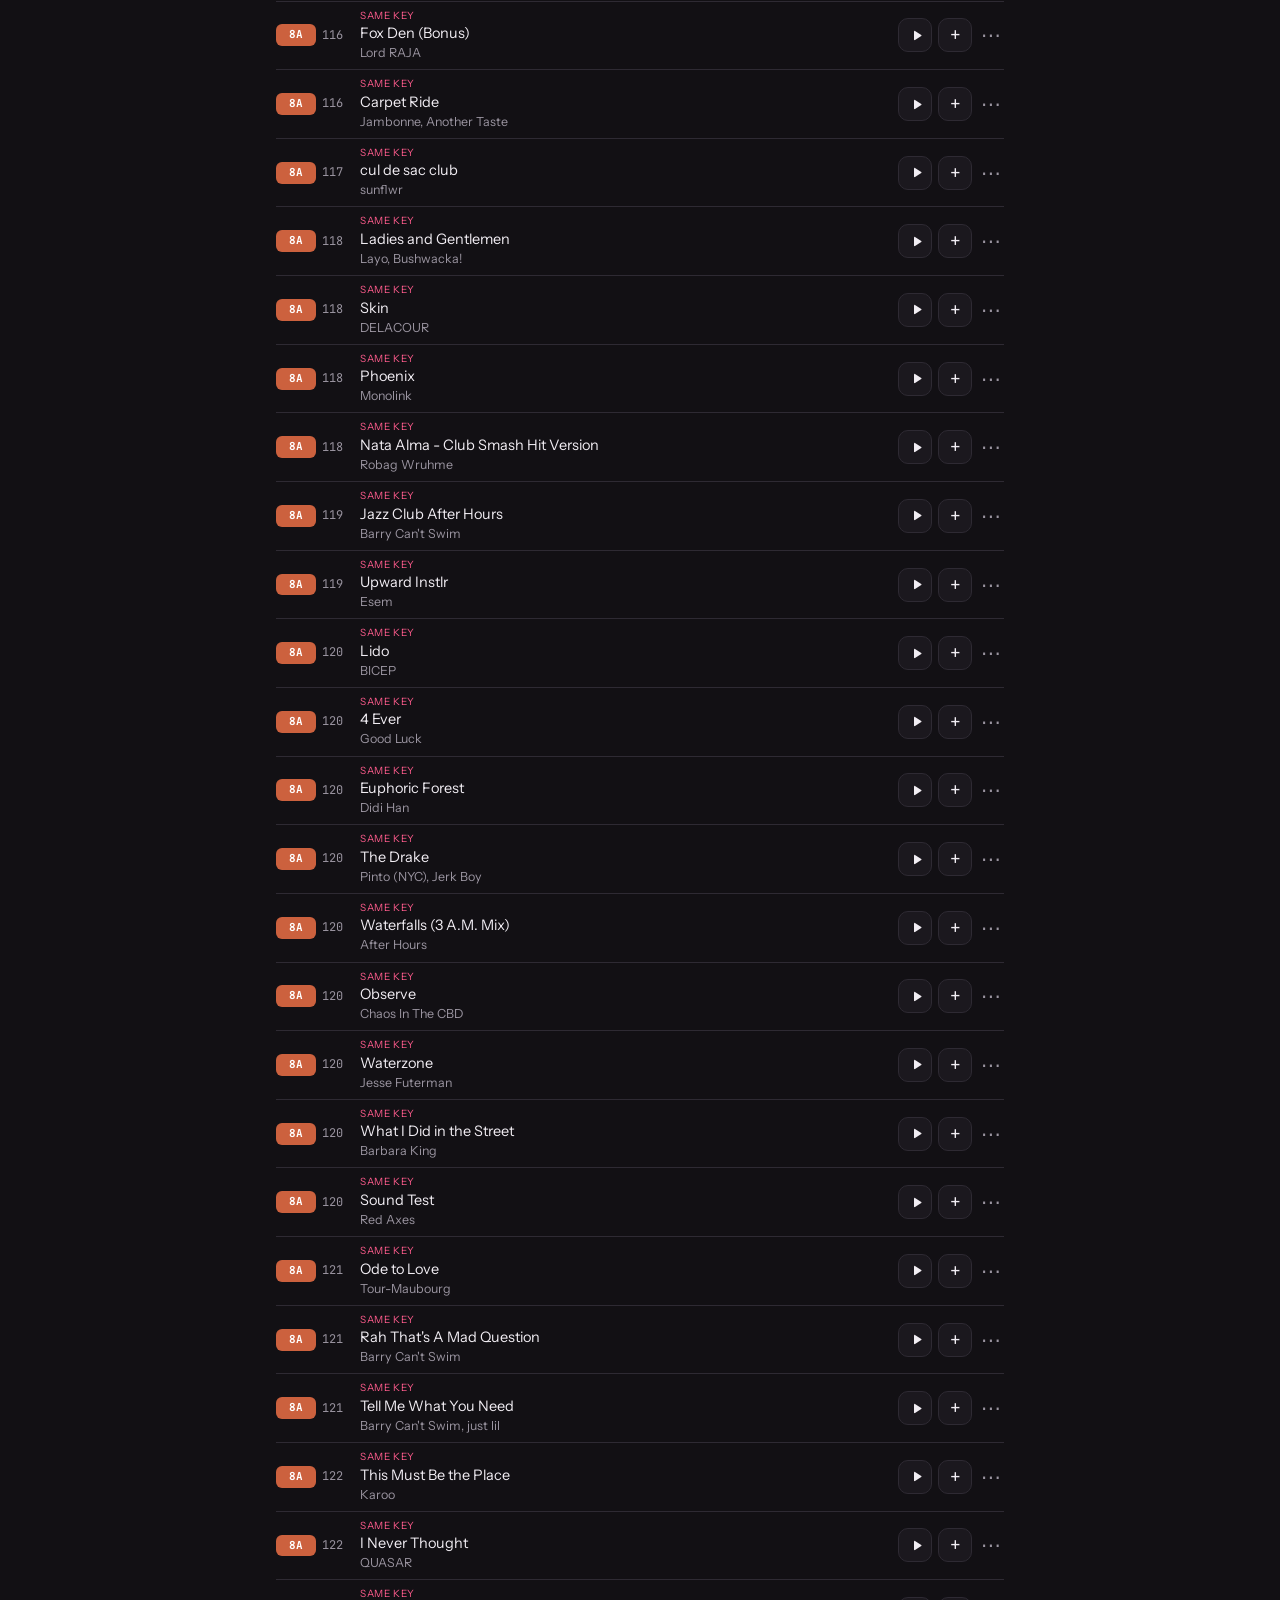
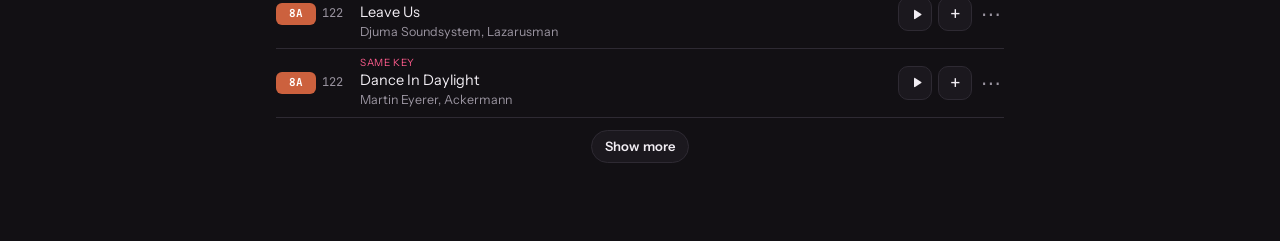
==== commit 3f494d6c: "Permanent Auto-pick switch on the Playing tab Co-Authored-By: Claude Opus 5.5 <noreply@anthropic.com" ====
--- a/index.html
+++ b/index.html
@@ -69,7 +69,7 @@
       </div>
       <button class="devbtn" id="pvDevice" type="button"><span class="dico" id="pvDevIco"></span><span><small>Playing on</small><b id="pvDevName">—</b></span><span class="chev" id="pvChev"></span></button>
       <button class="btn" id="pvMix" type="button">Mix out of this</button>
-      <div class="qhead"><h2>Suggested next</h2></div>
+      <div class="qhead"><h2>Suggested next</h2><label class="htog" title="If nothing is queued, the top suggestion queues itself 8 seconds before the track ends"><input type="checkbox" id="autoTog2"> Auto-pick</label></div>
       <p class="note" id="sugNote">Best matches from what's playing, by key and tempo. Swipe right to queue.</p>
       <div class="list" id="pvSuggest"></div>
       <div class="qhead"><h2>Up next</h2><button class="btn ghost danger" id="qClear" type="button" hidden>Clear queue</button></div>
--- a/app.css
+++ b/app.css
@@ -328,7 +328,7 @@
 h2{font-size:18px}
 main{padding-top:12px}
 .view{gap:12px}
-.top{padding-top:calc(env(safe-area-inset-top,0px) + 8px);padding-bottom:8px}
+.top{padding-top:calc(env(safe-area-inset-top,0px) + 22px);padding-bottom:8px}
 .brand{font-size:20px}
 .pill{font-size:12px;padding:5px 11px}
 
@@ -465,3 +465,9 @@
 .empty{padding:16px 0;display:grid;gap:10px}
 .empty .acts{display:flex;gap:8px;flex-wrap:wrap}
 .dir{margin-bottom:6px}
+#plReorder.on{border-color:var(--accent);color:var(--accent)}
+.pl.last{background:var(--raise);border-radius:10px}
+.hautoline{display:flex;align-items:center;justify-content:space-between;gap:8px;font-size:12px;color:var(--muted);padding:0 2px}
+.htog{display:flex;align-items:center;gap:6px;white-space:nowrap}
+.htog input{width:16px;height:16px;accent-color:var(--accent);margin:0}
+.qhead .htog{font-size:13px;color:var(--muted)}
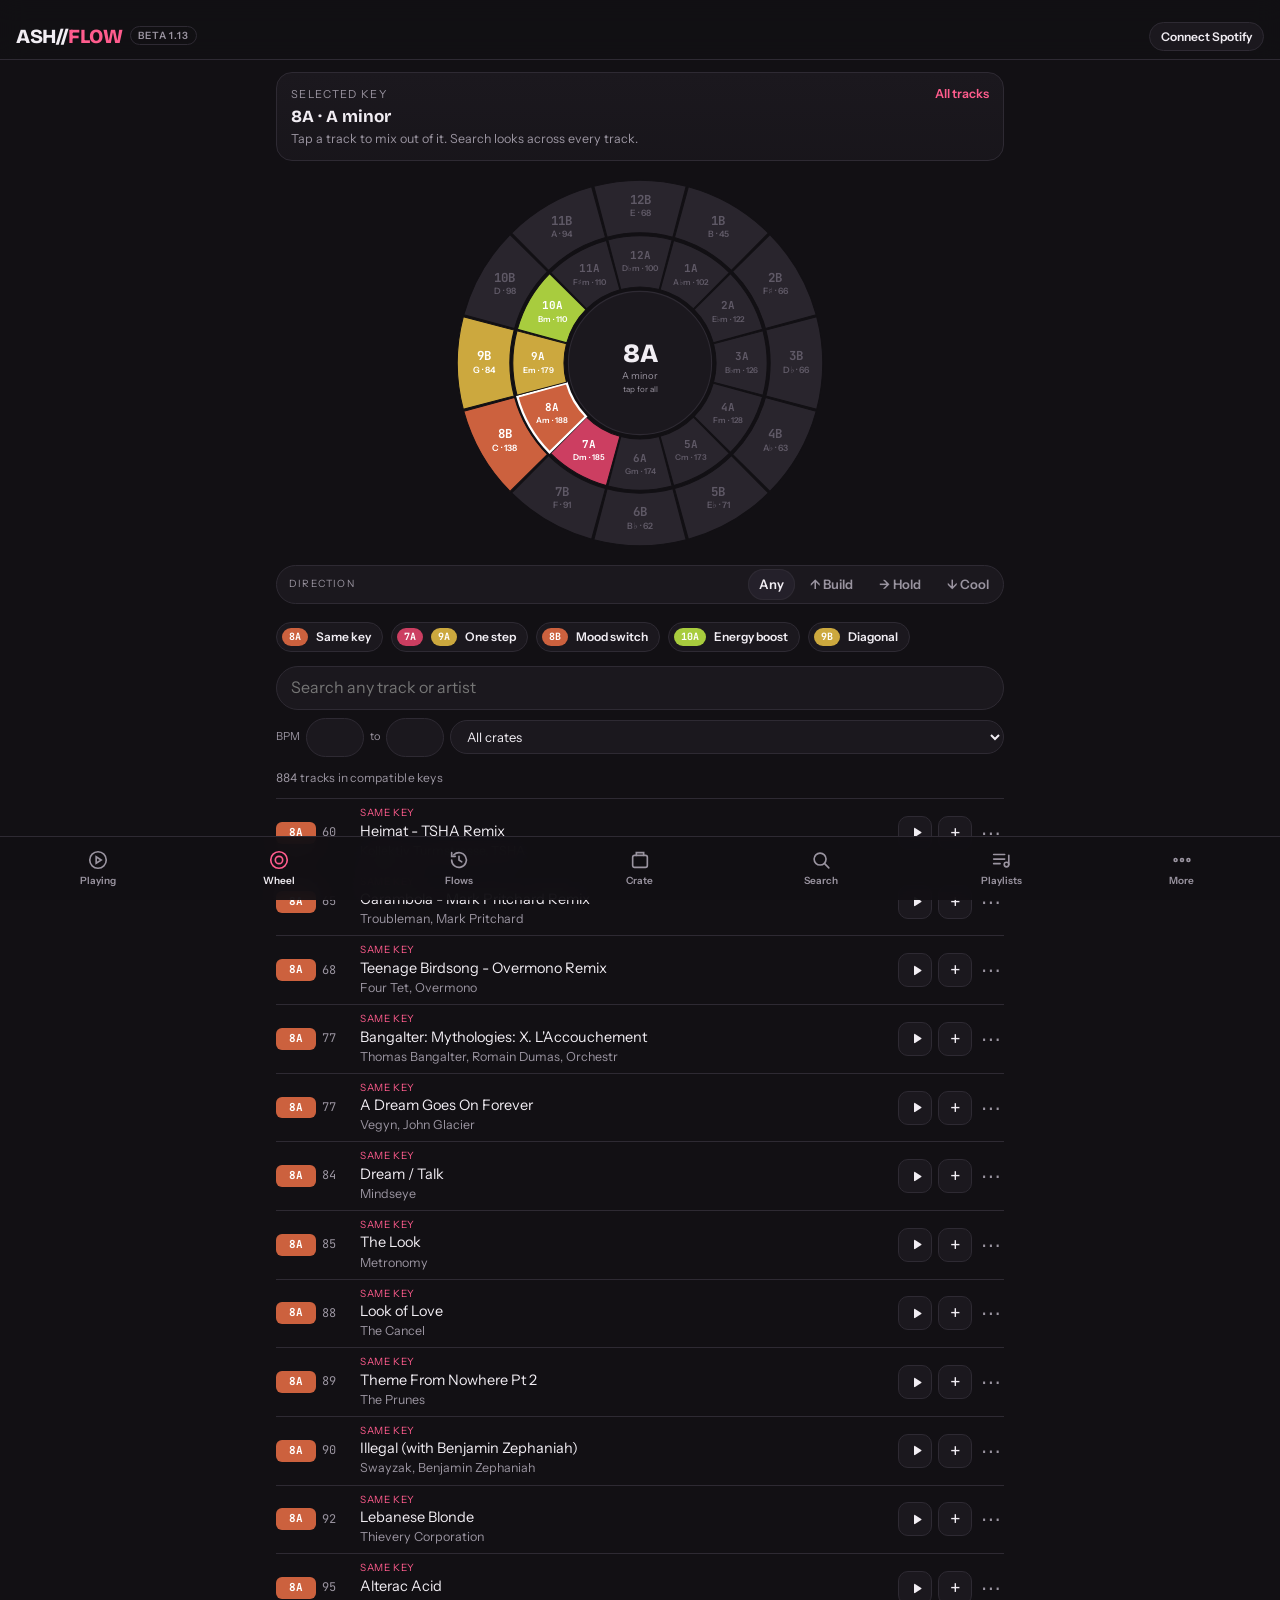
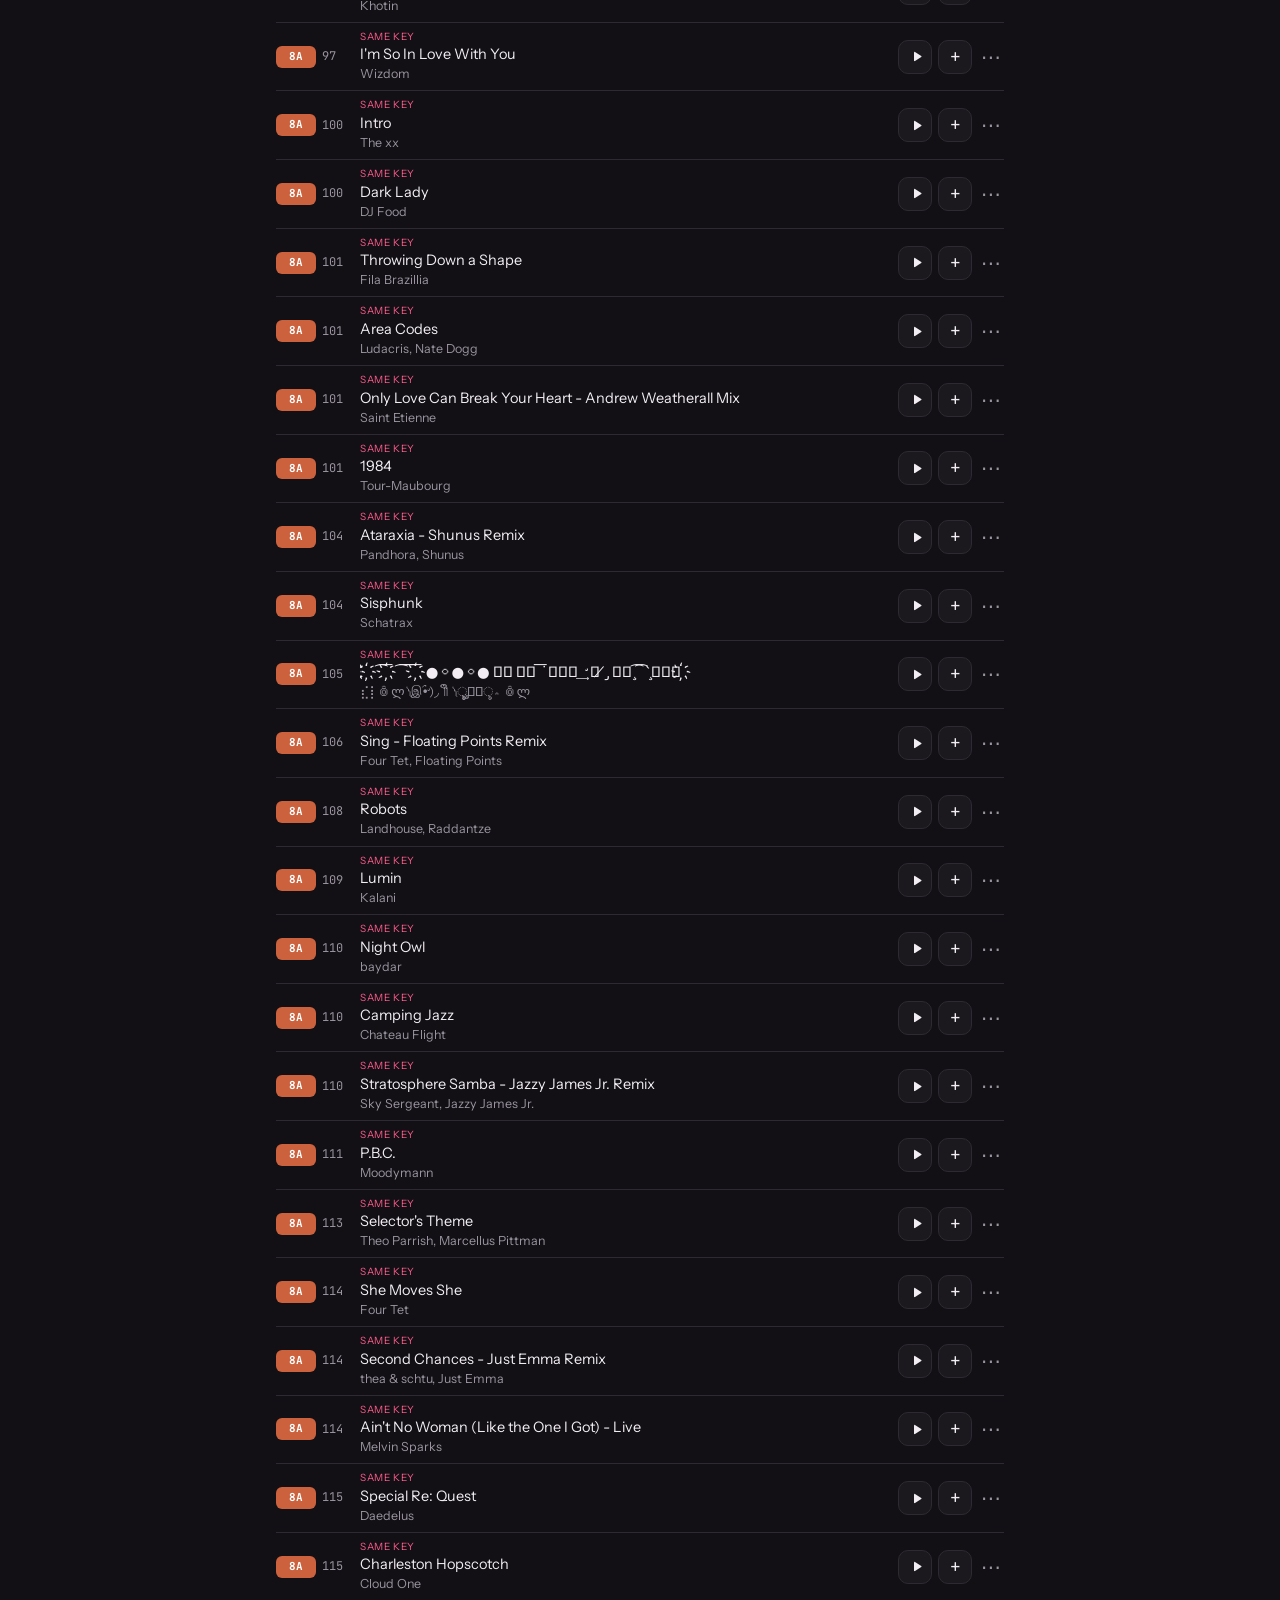
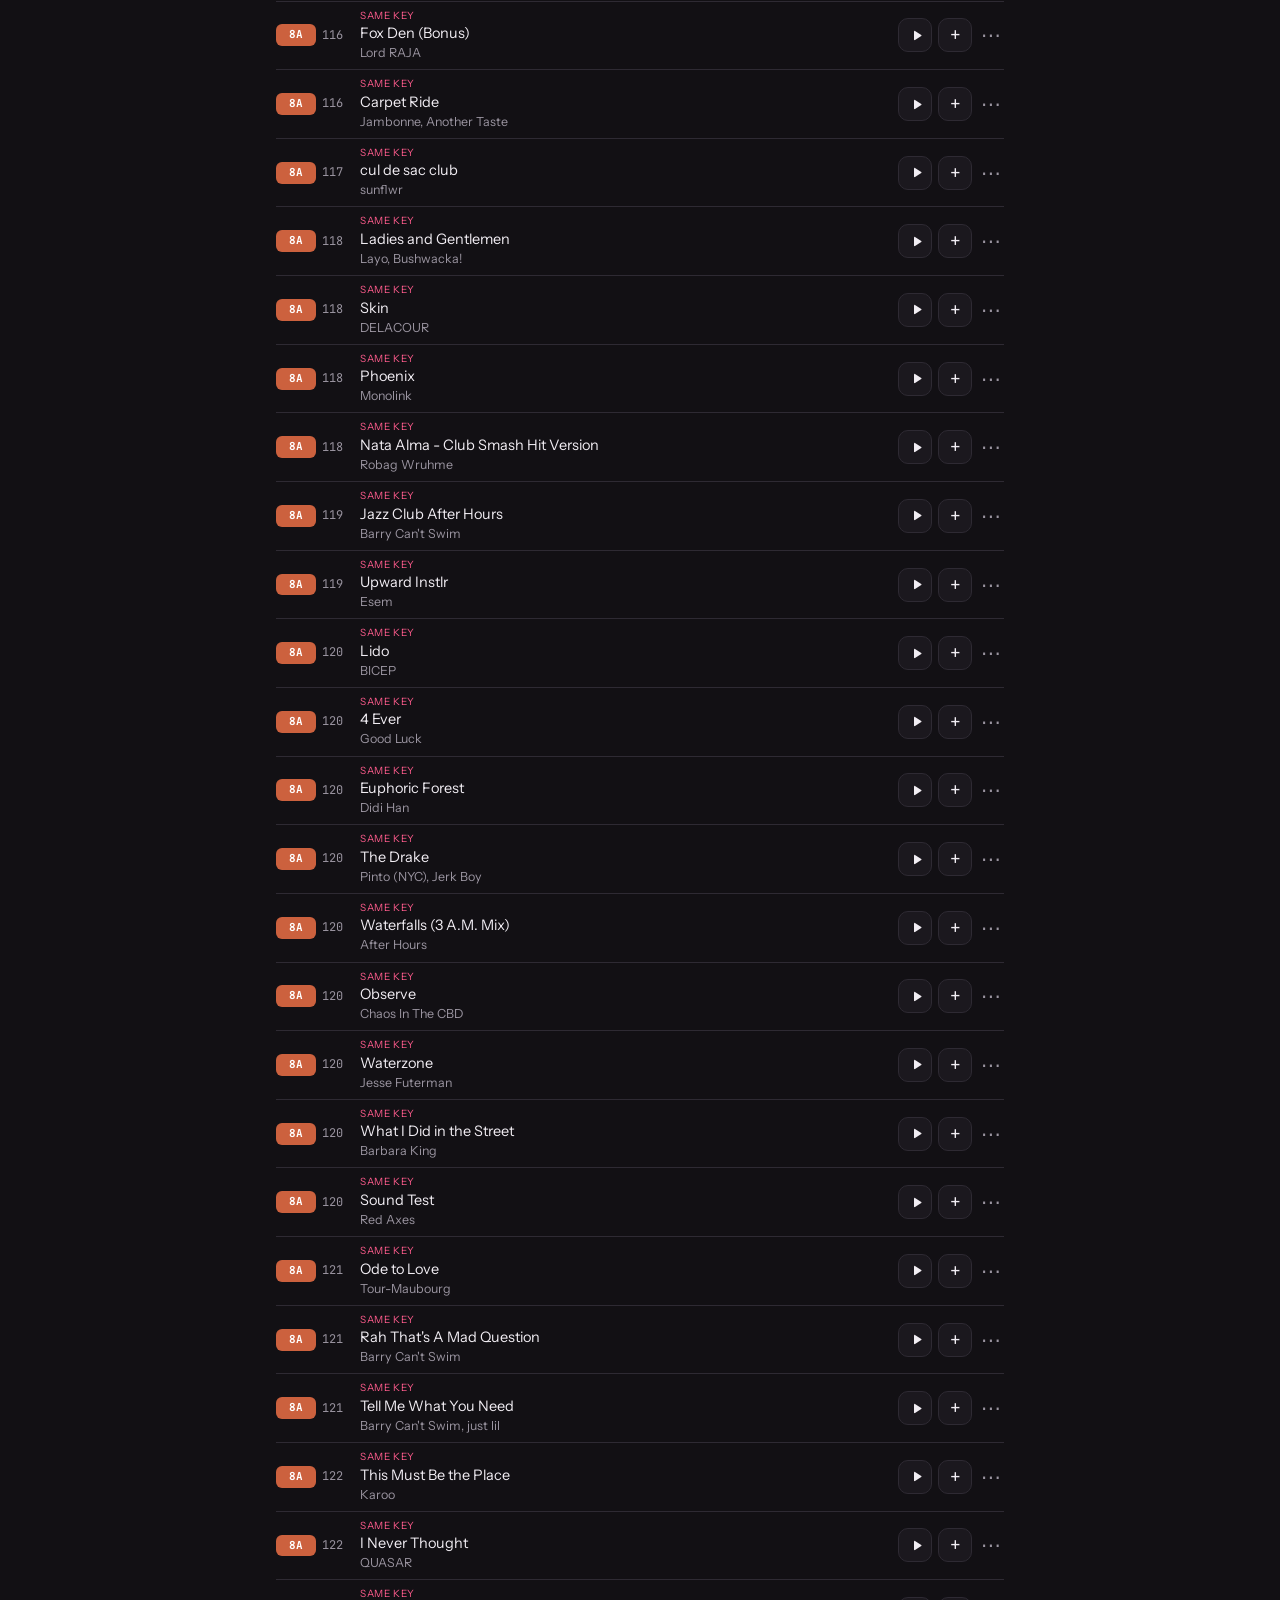
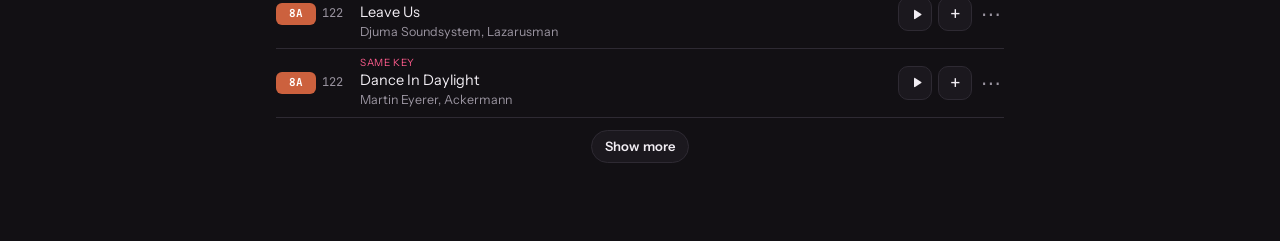
==== commit d03e2044: "Heads-up strip shows on every tab, including Playing; say BPM instead of tempo everywhere Co-Authore" ====
--- a/index.html
+++ b/index.html
@@ -33,7 +33,7 @@
     <div class="filters">
       <input id="q" type="search" placeholder="Search any track or artist" aria-label="Search any track or artist" autocomplete="off">
       <div class="frow">
-        <label>Tempo <input id="tmin" type="number" inputmode="numeric" aria-label="Lowest tempo"> to <input id="tmax" type="number" inputmode="numeric" aria-label="Highest tempo"></label>
+        <label>BPM <input id="tmin" type="number" inputmode="numeric" aria-label="Lowest BPM"> to <input id="tmax" type="number" inputmode="numeric" aria-label="Highest BPM"></label>
         <select id="crate" aria-label="Crate"><option value="">All crates</option></select>
       </div>
     </div>
@@ -70,7 +70,7 @@
       <button class="devbtn" id="pvDevice" type="button"><span class="dico" id="pvDevIco"></span><span><small>Playing on</small><b id="pvDevName">—</b></span><span class="chev" id="pvChev"></span></button>
       <button class="btn" id="pvMix" type="button">Mix out of this</button>
       <div class="qhead"><h2>Suggested next</h2><label class="htog" title="If nothing is queued, the top suggestion queues itself 8 seconds before the track ends"><input type="checkbox" id="autoTog2"> Auto-pick</label></div>
-      <p class="note" id="sugNote">Best matches from what's playing, by key and tempo. Swipe right to queue.</p>
+      <p class="note" id="sugNote">Best matches from what's playing, by key and BPM. Swipe right to queue.</p>
       <div class="list" id="pvSuggest"></div>
       <div class="qhead"><h2>Up next</h2><button class="btn ghost danger" id="qClear" type="button" hidden>Clear queue</button></div>
       <p class="note">Swipe right on any track to queue it. Drag <b>≡</b> to reorder, tap <b>✕</b> to remove. Each label shows how the track mixes from the one before it.</p>
@@ -128,7 +128,7 @@
         <select id="existingPl"><option value="">Loading your playlists…</option></select>
         <p class="note">Tracks already in that playlist are skipped, so nothing is doubled up.</p>
       </div>
-      <label class="check"><input id="crateOrder" type="checkbox"> Sort by tempo before saving</label>
+      <label class="check"><input id="crateOrder" type="checkbox"> Sort by BPM before saving</label>
       <button class="btn" id="saveCrate" type="button">Save to Spotify</button>
       <p class="status" id="saveStatus" role="status"></p>
     </div>
@@ -192,8 +192,8 @@
         <li><b>✎</b> next to a title means you've left yourself a note on it. Add one from the <b>⋯</b> menu.</li>
       </ul>
       <h3>Direction</h3>
-      <p>The <b>Direction</b> switch under the wheel tells the app where you want the night to go. <b>Build</b> favours a few tempo up, energy boosts and minor to major. <b>Hold</b> keeps tempo and key close. <b>Cool</b> favours tempo down and major to minor, and avoids boosts. <b>Any</b> just ranks by closest key and tempo. It only changes the <b>order</b> of the wheel list and the suggestions on the Playing tab, never how many tracks you see. It works from the track you're mixing out of, and each row shows the tempo change from it (like <b>+3</b>). Each flow on the Flows tab has a tempo chart so you can see the shape of the night afterwards.</p>
-      <p class="gp">The wheel narrows the options. Tempo, energy, vocals and phrasing still decide whether a blend works, so trust your ears over the colours.</p>
+      <p>The <b>Direction</b> switch under the wheel tells the app where you want the night to go. <b>Build</b> favours a few BPM up, energy boosts and minor to major. <b>Hold</b> keeps BPM and key close. <b>Cool</b> favours BPM down and major to minor, and avoids boosts. <b>Any</b> just ranks by closest key and BPM. It only changes the <b>order</b> of the wheel list and the suggestions on the Playing tab, never how many tracks you see. It works from the track you're mixing out of, and each row shows the BPM change from it (like <b>+3</b>). Each flow on the Flows tab has a BPM chart so you can see the shape of the night afterwards.</p>
+      <p class="gp">The wheel narrows the options. BPM, energy, vocals and phrasing still decide whether a blend works, so trust your ears over the colours.</p>
     </details>
 
     <details><summary>Getting started</summary>
@@ -216,7 +216,7 @@
 
     <details><summary>Your thread</summary>
       <ul>
-        <li>Tap a track's name to mix out of it. The wheel jumps to its key, the tempo filter sets to 6 either side, and the list shows what fits.</li>
+        <li>Tap a track's name to mix out of it. The wheel jumps to its key, the BPM filter sets to 6 either side, and the list shows what fits.</li>
         <li>Keep tapping tracks to build your <b>thread</b>, the chain of tracks you've moved through.</li>
         <li><b>‹ Back one</b> steps back a track. Tap any track in the thread to jump back to it. <b>Clear thread</b> starts again.</li>
         <li><b>Save thread as crate</b> puts the whole thread into your crate in order.</li>
@@ -248,7 +248,7 @@
     <details><summary>Crates and saving to Spotify</summary>
       <ul>
         <li>Add tracks with <b>+</b>, your thread, a flow, or the current list.</li>
-        <li>Drag the <b>≡</b> handle to change the order. Tick <b>Sort by tempo</b> to order by tempo when saving.</li>
+        <li>Drag the <b>≡</b> handle to change the order. Tick <b>Sort by BPM</b> to order by BPM when saving.</li>
         <li><b>New playlist</b> creates a private Spotify playlist. <b>Add to existing</b> adds to one of your playlists and skips tracks already in it.</li>
         <li>Spotify doesn't let apps move playlists into folders, so drag them into a folder in Spotify yourself.</li>
       </ul>
@@ -263,7 +263,7 @@
 
     <details><summary>Adding keys for new tracks</summary>
       <ol>
-        <li>Put the new tracks in one of your own Spotify playlists, open it on your phone and tap <b>Mix</b> so keys and tempos show.</li>
+        <li>Put the new tracks in one of your own Spotify playlists, open it on your phone and tap <b>Mix</b> so keys and BPMs show.</li>
         <li>Screenshot the list as you scroll and send the screenshots to Claude.</li>
         <li>Claude replies with lines like <code>7B | 130 | Positive | Jamback | 2:49</code>. Copy them.</li>
         <li>Open that playlist in the <b>Playlists</b> tab, tap <b>Add keys</b>, paste and tap <b>Match</b>. ASH//FLOW pairs each line with the exact track in the playlist. Anything it can't find there, it searches Spotify for, using the length to pick the right version.</li>
@@ -292,7 +292,7 @@
       <label class="btn ghost filebtn">Restore backup<input id="restore" type="file" accept="application/json,.json" hidden></label>
     </div>
     <h2>Add tracks</h2>
-    <p class="note">Best route: open the playlist in the <b>Playlists</b> tab and use <b>Add keys</b> there. Use this box for tracks that aren't in one of your playlists; ASH//FLOW searches Spotify to find them. One track per line: <code>key | tempo | title | artist | length</code>.</p>
+    <p class="note">Best route: open the playlist in the <b>Playlists</b> tab and use <b>Add keys</b> there. Use this box for tracks that aren't in one of your playlists; ASH//FLOW searches Spotify to find them. One track per line: <code>key | BPM | title | artist | length</code>.</p>
     <textarea id="paste" rows="6" placeholder="7B | 130 | Positive | Jamback | 2:49"></textarea>
     <button class="btn" id="addPaste" type="button">Find tracks</button>
     <p class="status" id="pasteStatus" role="status"></p>
@@ -300,7 +300,7 @@
     <p class="note" id="spInfo"></p>
     <button class="btn ghost" id="logout" type="button">Disconnect Spotify</button>
     <h2>About the keys</h2>
-    <p class="note">Keys and tempos come from Spotify's Mix view. A is minor, B is major. Same key, one step, mood switch (same number, other letter), energy boost (+2) and diagonal moves all mix cleanly. The rules narrow the field; your ears decide the blend.</p>
+    <p class="note">Keys and BPMs come from Spotify's Mix view. A is minor, B is major. Same key, one step, mood switch (same number, other letter), energy boost (+2) and diagonal moves all mix cleanly. The rules narrow the field; your ears decide the blend.</p>
   </section>
 </main>
 
--- a/app.css
+++ b/app.css
@@ -175,7 +175,9 @@
 .pv-ctrl button{background:none;border:0;font-size:26px;color:var(--ink);cursor:pointer;width:52px;height:52px}
 .pv-ctrl .big{width:72px;height:72px;border-radius:50%;background:var(--ink);color:var(--bg);font-size:24px}
 #pvMix{justify-self:center}
-body.on-playing .np{display:none}
+body.on-playing:not(.has-heads) .np{display:none}
+body.on-playing .np>:not(#npHeads){display:none}
+body.on-playing .np .np-heads{border-bottom:0;padding-bottom:0}
 body.on-playing.has-np{padding-bottom:calc(var(--tabs-h) + env(safe-area-inset-bottom,0px) + 16px)}
 
 /* History */
@@ -471,3 +473,5 @@
 .htog{display:flex;align-items:center;gap:6px;white-space:nowrap}
 .htog input{width:16px;height:16px;accent-color:var(--accent);margin:0}
 .qhead .htog{font-size:13px;color:var(--muted)}
+body.on-playing.has-np.has-heads{padding-bottom:calc(var(--tabs-h) + env(safe-area-inset-bottom,0px) + 240px)}
+body.on-playing .np{padding-top:10px}
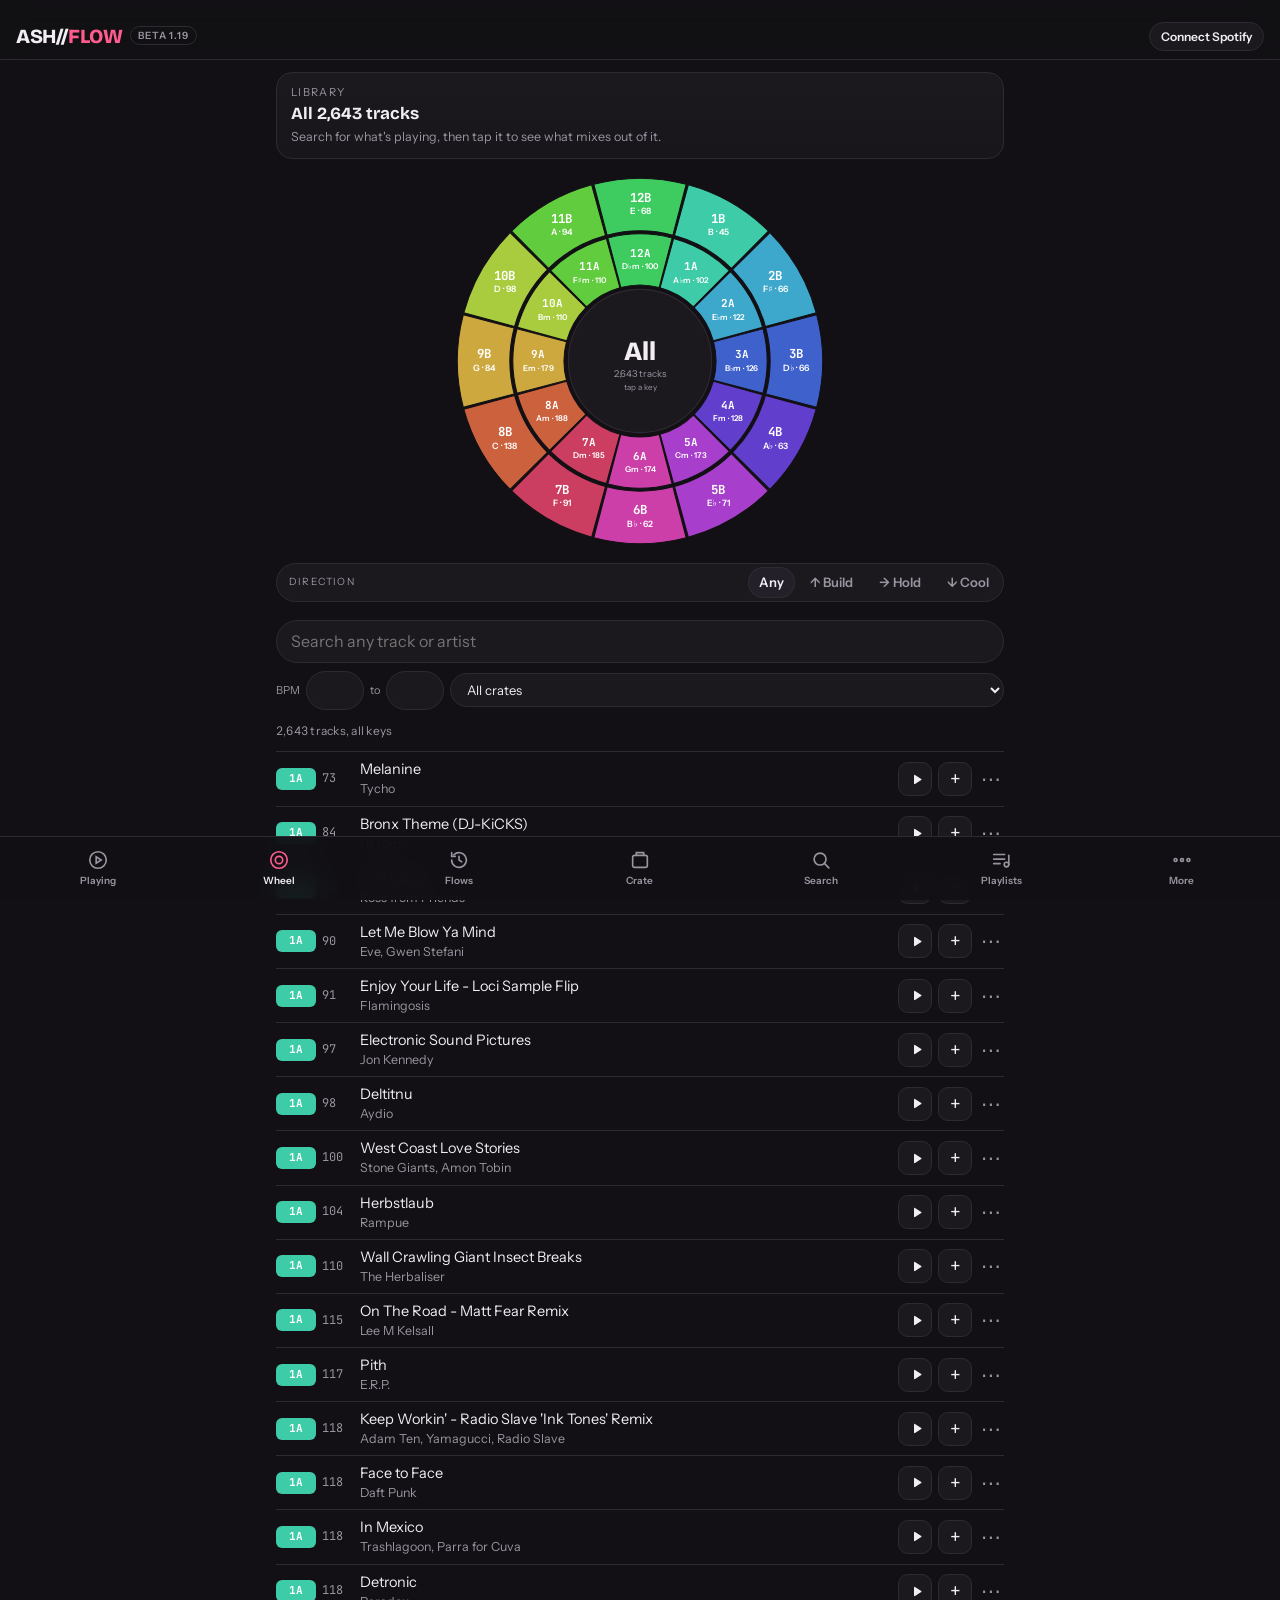
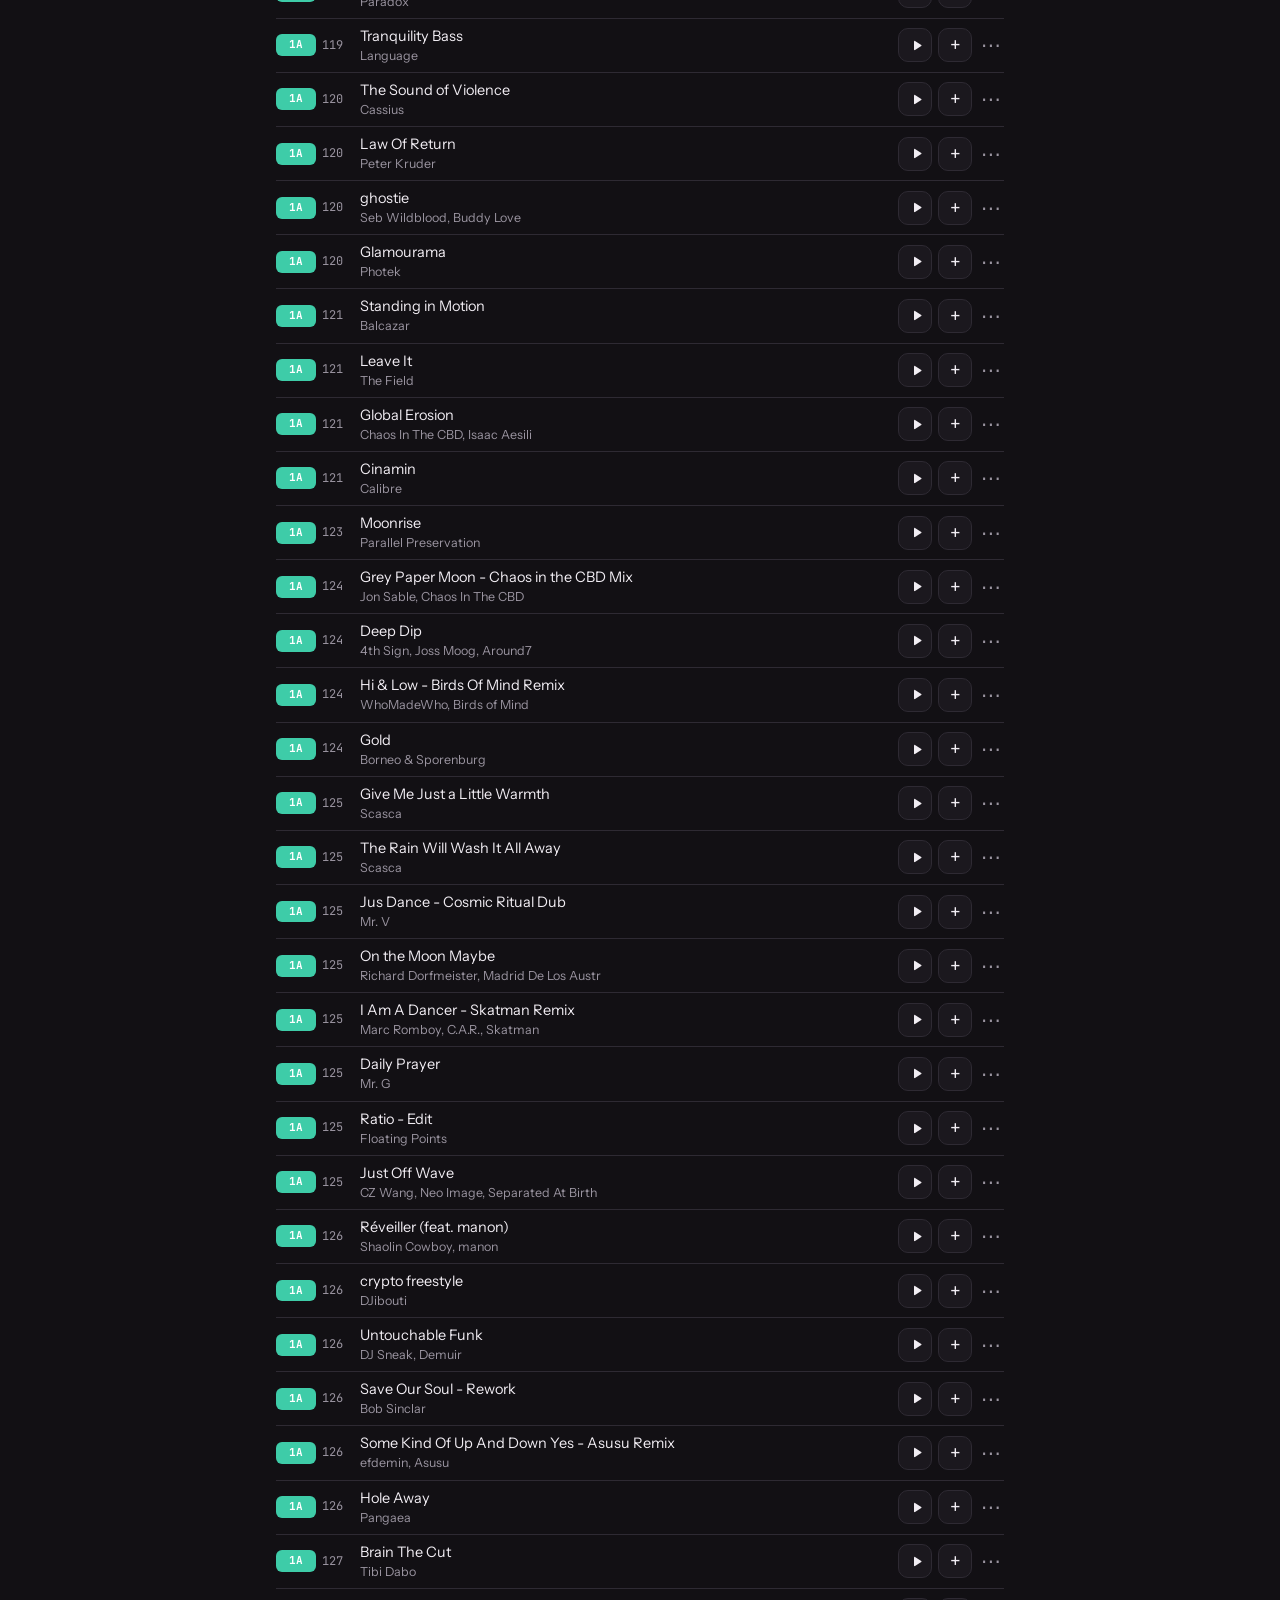
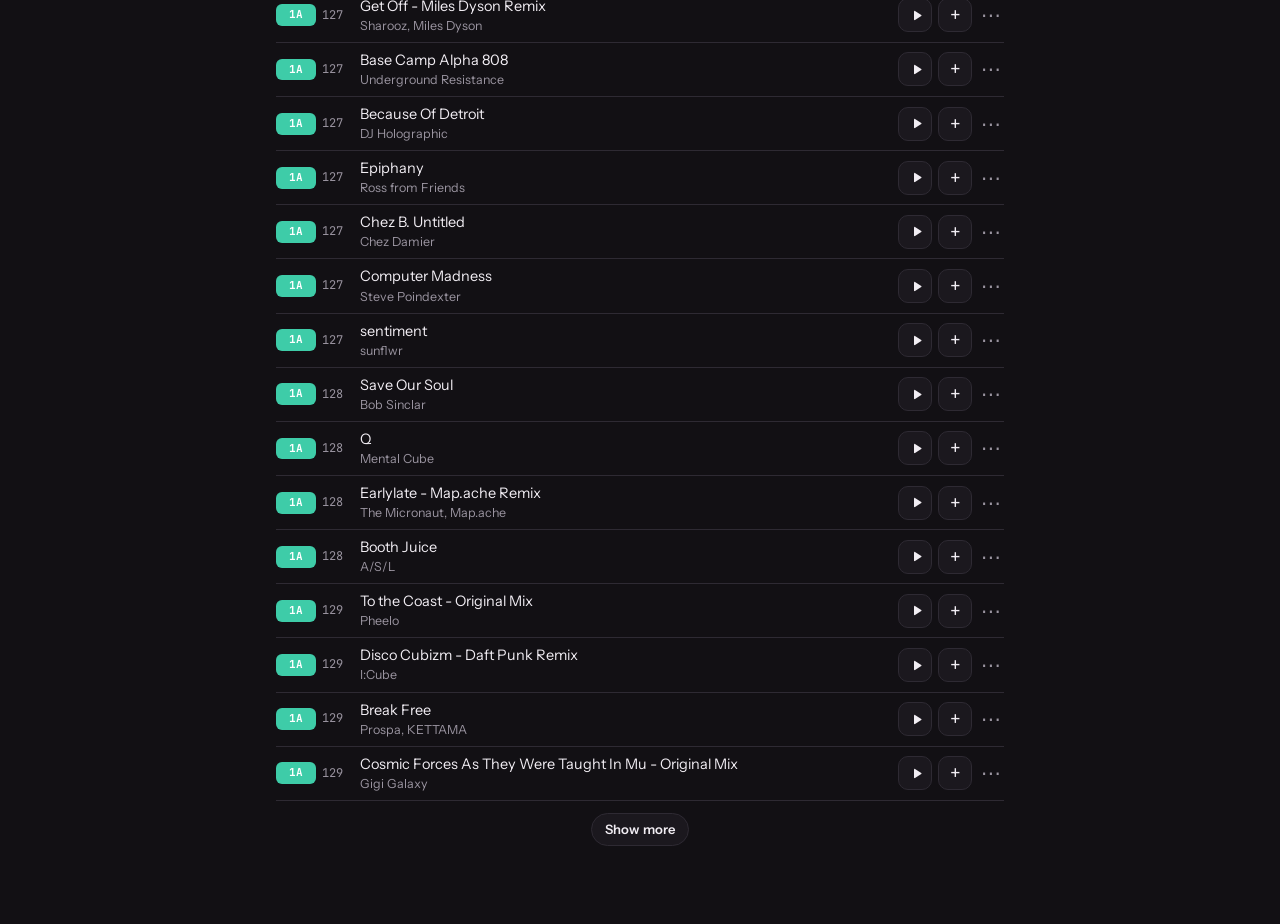
==== commit 5fe0311b: "Connection check on More tab; device error lists what Spotify can see Co-Authored-By: Claude Opus 5." ====
--- a/index.html
+++ b/index.html
@@ -298,7 +298,8 @@
     <p class="status" id="pasteStatus" role="status"></p>
     <h2>Spotify</h2>
     <p class="note" id="spInfo"></p>
-    <button class="btn ghost" id="logout" type="button">Disconnect Spotify</button>
+    <div class="crate-actions"><button class="btn" id="connCheck" type="button">Connection check</button><button class="btn ghost" id="logout" type="button">Disconnect Spotify</button></div>
+    <div id="connOut" hidden></div>
     <h2>About the keys</h2>
     <p class="note">Keys and BPMs come from Spotify's Mix view. A is minor, B is major. Same key, one step, mood switch (same number, other letter), energy boost (+2) and diagonal moves all mix cleanly. The rules narrow the field; your ears decide the blend.</p>
   </section>
--- a/app.css
+++ b/app.css
@@ -475,3 +475,6 @@
 .qhead .htog{font-size:13px;color:var(--muted)}
 body.on-playing.has-np.has-heads{padding-bottom:calc(var(--tabs-h) + env(safe-area-inset-bottom,0px) + 240px)}
 body.on-playing .np{padding-top:10px}
+.crate-actions .btn .ico{display:inline-block;width:16px;height:16px;margin-right:6px;vertical-align:-3px}
+.crate-actions .btn .ico:not(.fill){fill:none;stroke:currentColor;stroke-width:1.9;stroke-linecap:round;stroke-linejoin:round}
+pre.conn{white-space:pre-wrap;overflow-wrap:anywhere;font-family:var(--mono);font-size:11.5px;line-height:1.5;background:var(--surface);border:1px solid var(--line);border-radius:10px;padding:10px 12px;margin:10px 0}
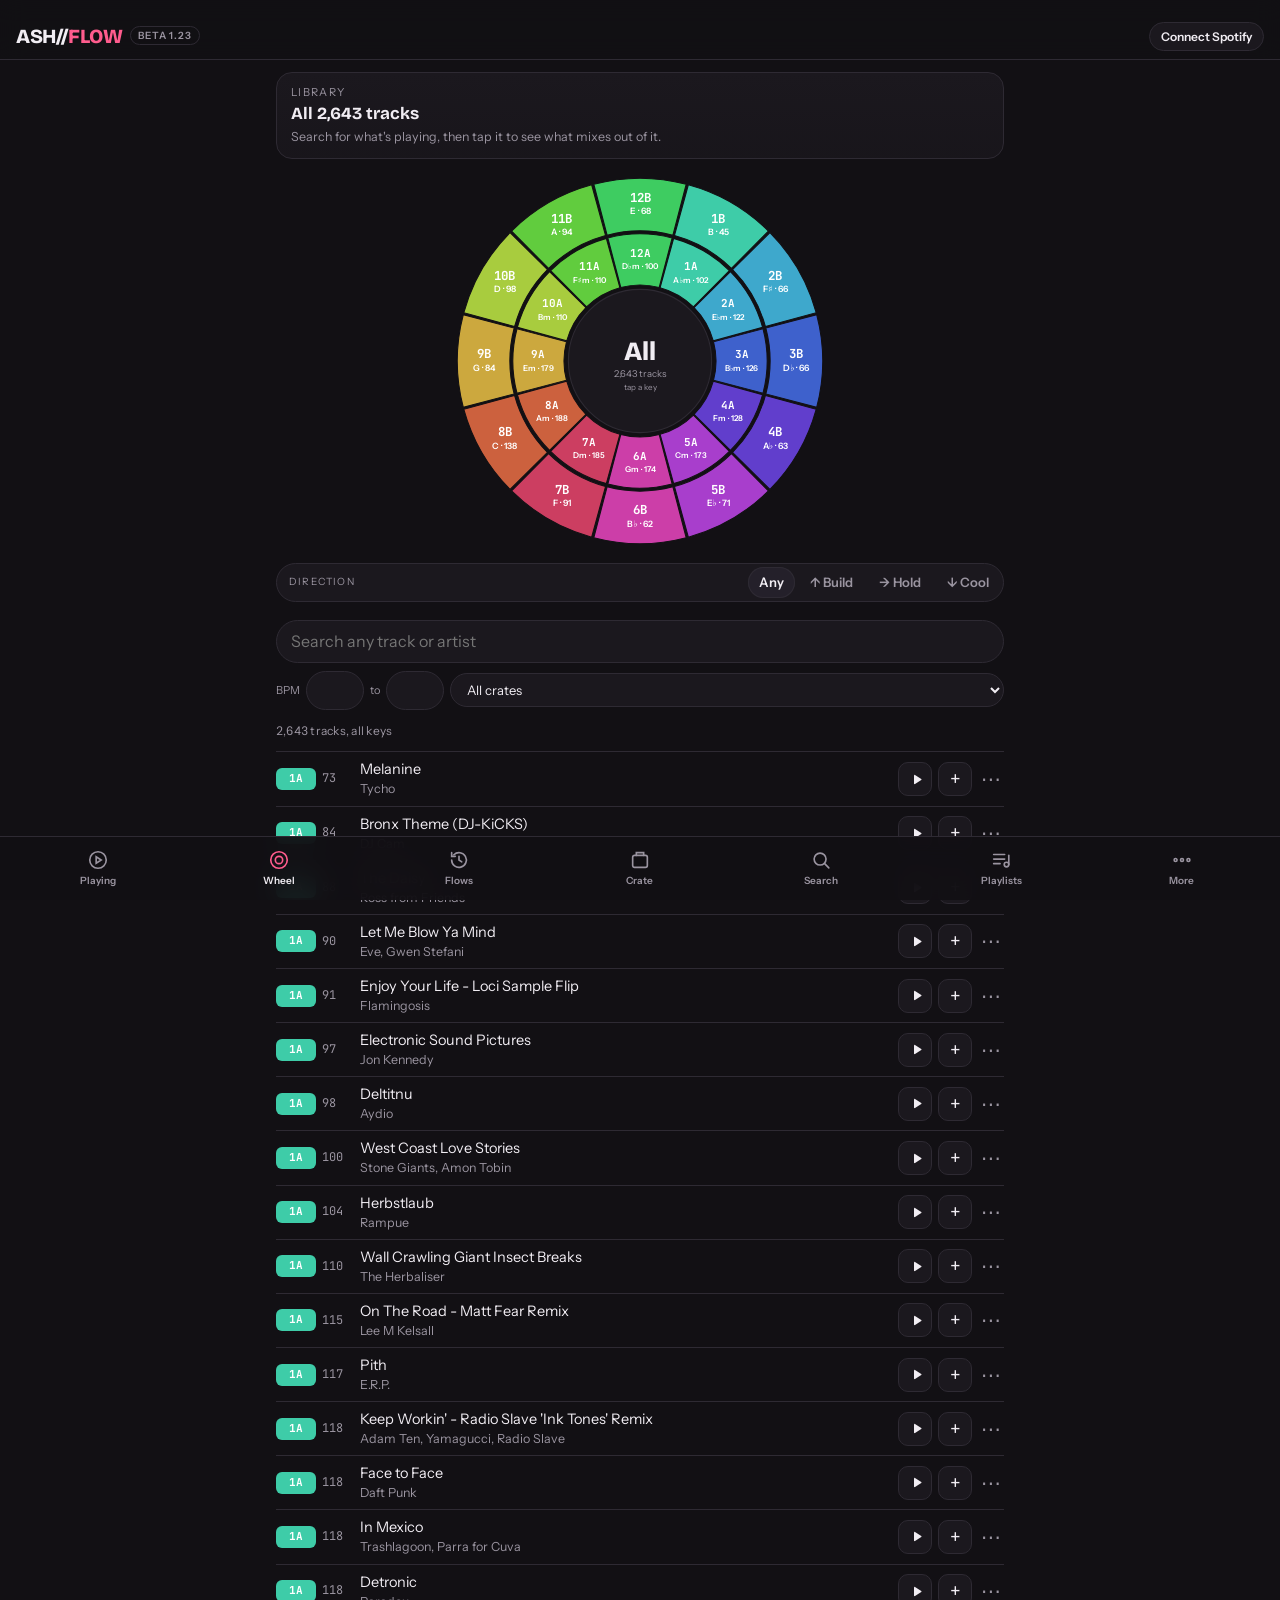
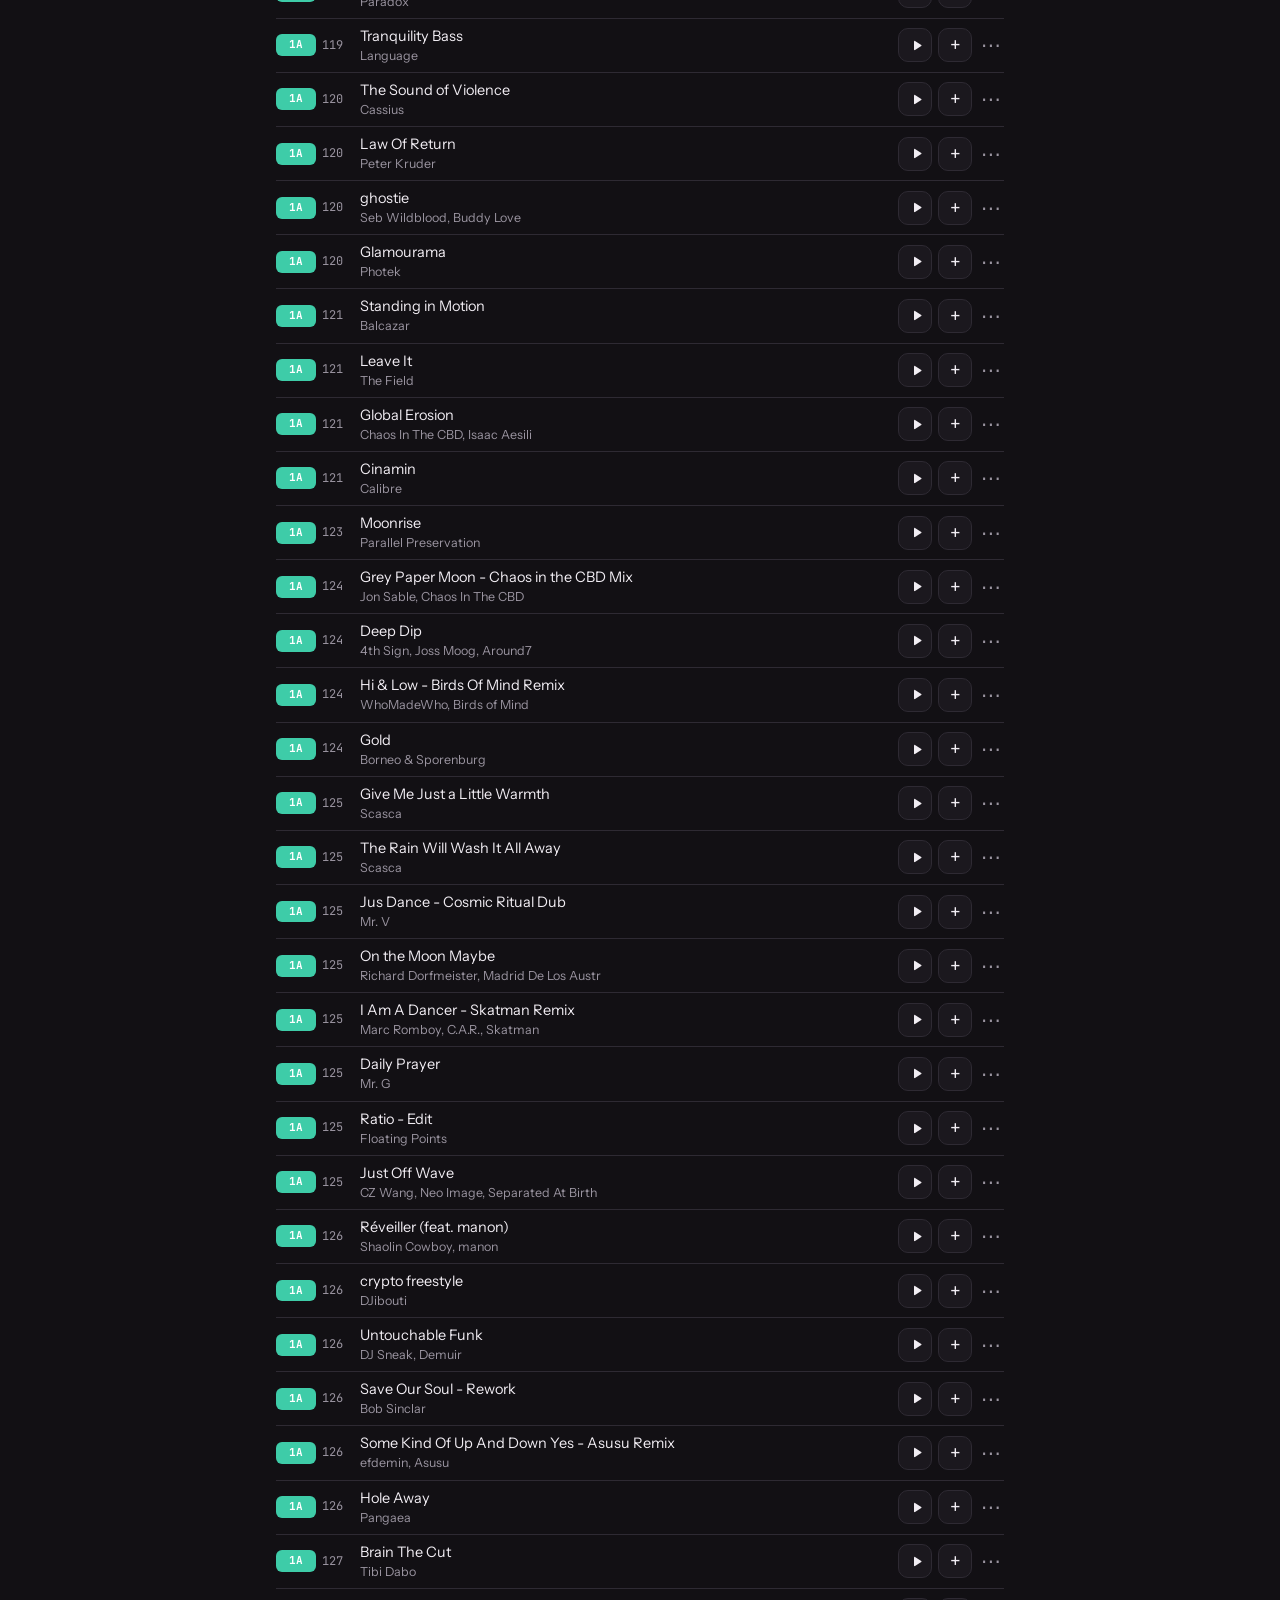
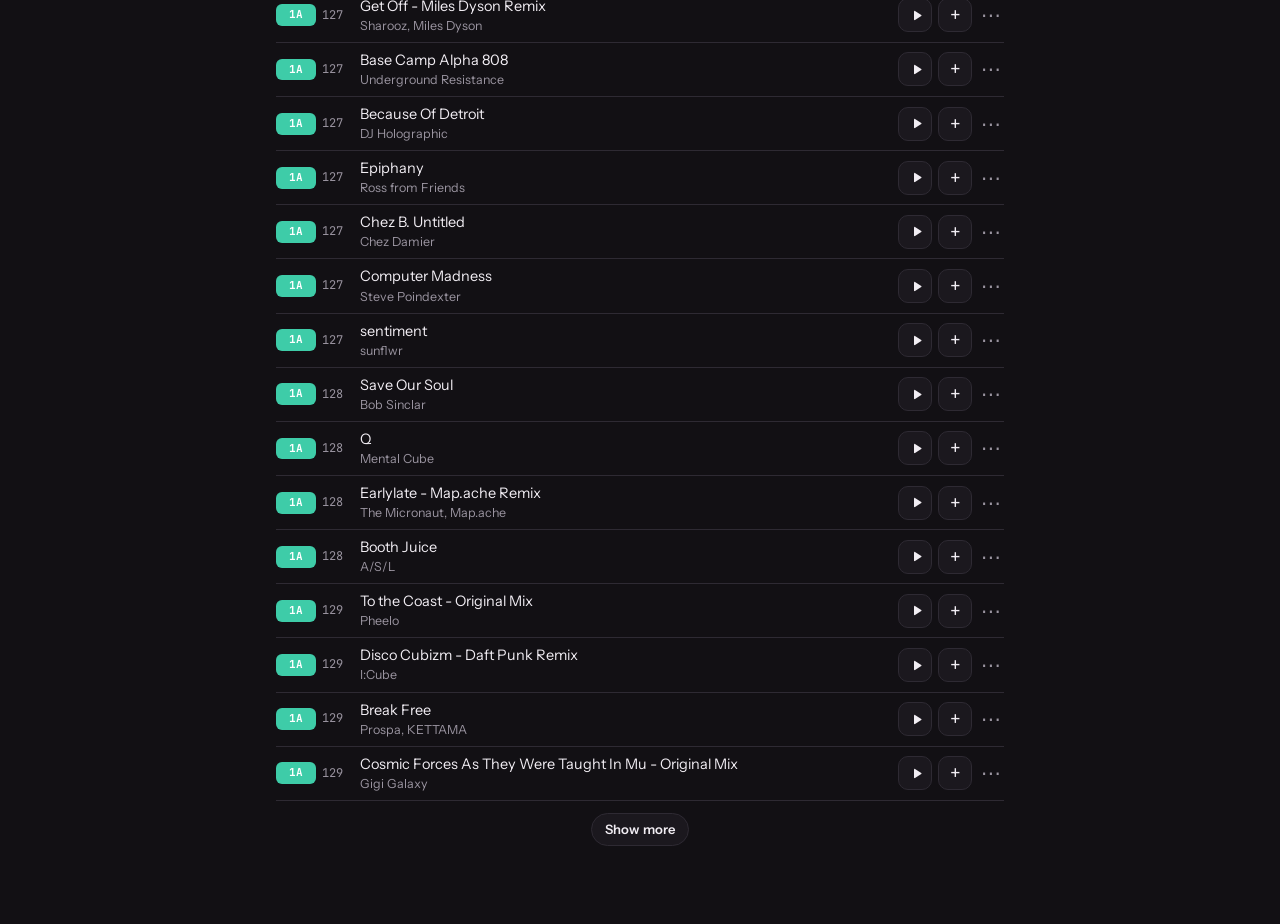
==== commit 2d3e8cfa: "Live set: play through an app-managed playlist so play-now, reorder and remove work without skipping" ====
--- a/index.html
+++ b/index.html
@@ -189,6 +189,7 @@
         <li><b>Key clash</b> in amber, in your queue, means that transition breaks the rules. It might still work over a drum break, but listen first.</li>
         <li><b>?</b> means the track has no key in your library yet.</li>
         <li><b class="gmem">★ Played after this</b> in green means you've gone from the track you're mixing out of into that one before, in a flow or a crate you saved. Those float to the top.</li>
+        <li><b>Live set:</b> when you play a track, Spotify plays from a private playlist called <b>ASH//FLOW Live</b>. Everything after the playing track is your queue, so you can play something next, reorder or remove tracks, and nothing gets skipped. Turn it off on the More tab.</li>
         <li><b>✎</b> next to a title means you've left yourself a note on it. Add one from the <b>⋯</b> menu.</li>
       </ul>
       <h3>Direction</h3>
@@ -298,6 +299,7 @@
     <p class="status" id="pasteStatus" role="status"></p>
     <h2>Spotify</h2>
     <p class="note" id="spInfo"></p>
+    <label class="check"><input id="liveTog" type="checkbox"> <span><b>Live set</b> (recommended). Spotify plays from a private playlist called “ASH//FLOW Live” that the app edits as you queue, so tracks can be played next, moved or removed without skipping.</span></label>
     <div class="crate-actions"><button class="btn" id="connCheck" type="button">Connection check</button><button class="btn ghost" id="logout" type="button">Disconnect Spotify</button></div>
     <div id="connOut" hidden></div>
     <h2>About the keys</h2>
--- a/app.css
+++ b/app.css
@@ -478,3 +478,5 @@
 .crate-actions .btn .ico{display:inline-block;width:16px;height:16px;margin-right:6px;vertical-align:-3px}
 .crate-actions .btn .ico:not(.fill){fill:none;stroke:currentColor;stroke-width:1.9;stroke-linecap:round;stroke-linejoin:round}
 pre.conn{white-space:pre-wrap;overflow-wrap:anywhere;font-family:var(--mono);font-size:11.5px;line-height:1.5;background:var(--surface);border:1px solid var(--line);border-radius:10px;padding:10px 12px;margin:10px 0}
+.livechip{display:inline-flex;align-items:center;gap:7px;font-size:12px;font-weight:600;color:var(--accent);margin-bottom:6px}
+.livechip span{width:7px;height:7px;border-radius:50%;background:var(--accent);box-shadow:0 0 0 3px color-mix(in srgb,var(--accent) 25%,transparent)}
